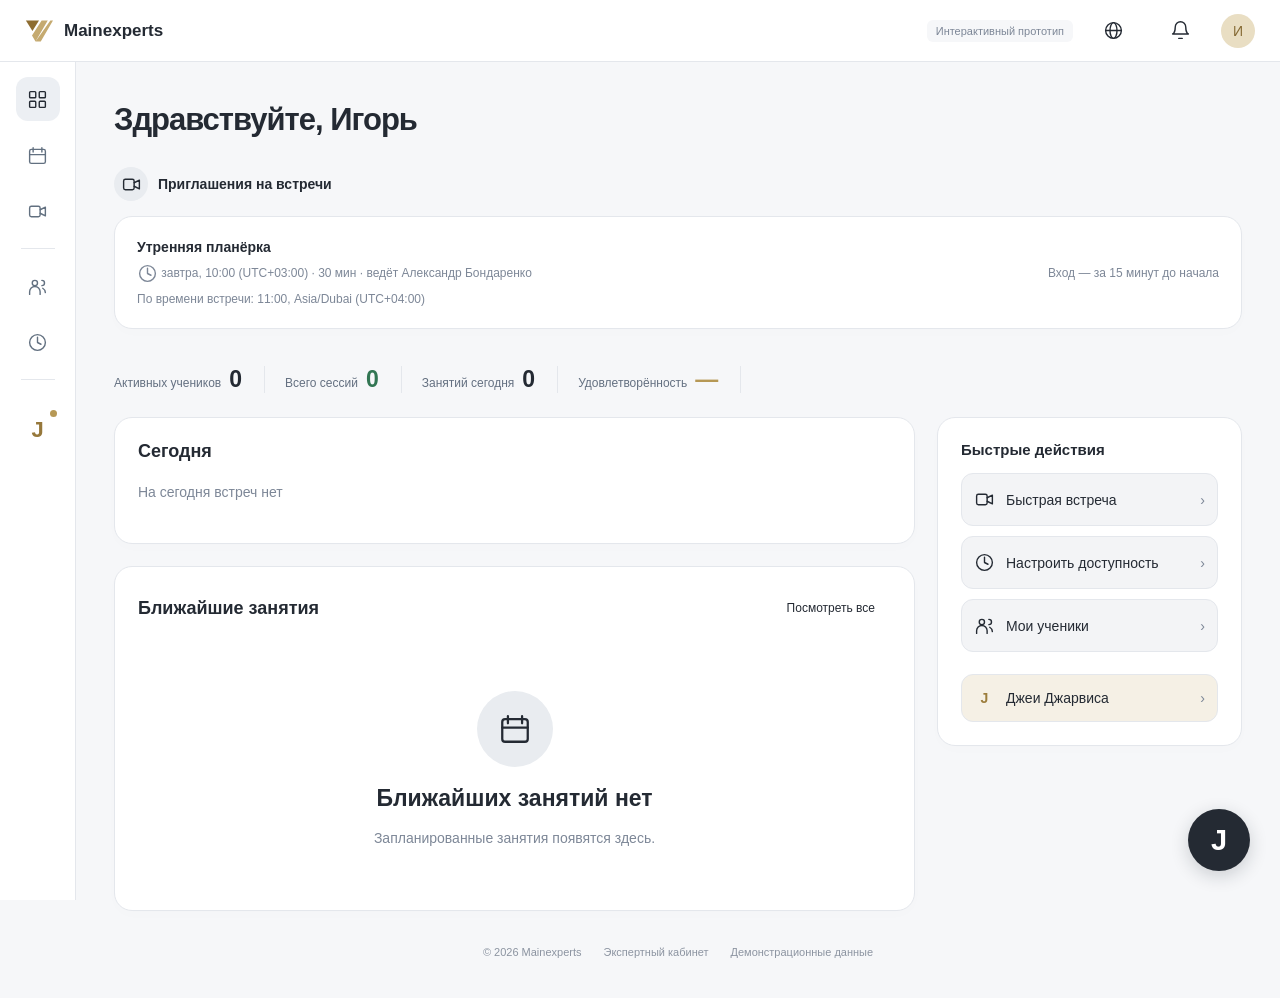
==== jarvis/index.html @ 4f7a0f9d "Add interactive Jarvis J popup and local Js history" ====
<!doctype html><html lang="ru"><head><meta charset="utf-8"><meta name="viewport" content="width=device-width,initial-scale=1"><meta name="robots" content="noindex"><title>Джеи Джарвиса — MainExperts</title><style>
:root{--ink:#242a33;--muted:#7d8797;--gold:#b69855;--line:#e4e7ec;--bg:#f6f7f9;--green:#267653}*{box-sizing:border-box}body{margin:0;background:var(--bg);color:var(--ink);font:14px -apple-system,BlinkMacSystemFont,'Segoe UI',Arial,sans-serif}button,input,textarea,select{font:inherit}button,a,input,textarea,select{-webkit-tap-highlight-color:transparent}button{cursor:pointer}button{border:1px solid var(--line);background:white;color:var(--ink);border-radius:11px;padding:11px 16px;transition:.15s}button:hover{background:#f0f1f3}button:disabled{opacity:.5;cursor:wait}button:focus-visible,a:focus-visible{outline:3px solid #c5ac73;outline-offset:3px}.primary{background:var(--ink);border-color:var(--ink);color:white}.primary:hover{background:#3b4350}.gold{background:#f2ecdf;border-color:#e7dcc3;color:#80632b}.ghost{border:0;background:transparent}.icon{width:21px;height:21px;vertical-align:middle;fill:none;stroke:currentColor;stroke-width:1.6;stroke-linecap:round;stroke-linejoin:round}.top{height:62px;border-bottom:1px solid var(--line);background:white;position:sticky;top:0;z-index:3;display:flex;align-items:center;justify-content:space-between;padding:0 25px}.brand{display:flex;gap:11px;align-items:center;font-size:17px;font-weight:650}.brand svg{width:28px;height:28px}.topright{display:flex;gap:14px;align-items:center}.avatar{border:0;background:#e9dec3;border-radius:50%;width:34px;height:34px;padding:0;color:#856a34}.demolabel{font-size:11px;color:var(--muted);padding:5px 9px;background:var(--bg);border-radius:6px}.sidebar{width:76px;position:fixed;top:62px;bottom:0;background:white;border-right:1px solid var(--line);display:flex;align-items:center;flex-direction:column;padding:15px 0;gap:12px;z-index:3}.navbtn{border:0;width:44px;height:44px;padding:10px;background:transparent;position:relative;border-radius:12px;color:#627080}.navbtn.active{background:#eceff3;color:var(--ink)}.navbtn.jnav{margin-top:12px;font-size:22px;font-weight:700;color:#96783b}.navbtn.jnav.active{background:#f1e9d8}.navbtn .dot{position:absolute;top:3px;right:3px;width:7px;height:7px;background:#b69855;border-radius:50%}.sep{height:1px;background:var(--line);width:34px;margin:3px 0}.navbtn:after{content:attr(aria-label);display:none;position:absolute;left:55px;top:8px;white-space:nowrap;background:#242a33;color:white;padding:9px 12px;border-radius:8px;font-size:12px;font-weight:400}.navbtn:hover:after{display:block}main{margin-left:76px;padding:40px 38px;min-height:calc(100vh - 62px)}h1{font-size:31px;letter-spacing:-1px;margin:0 0 9px}h2{font-size:18px;margin:0}h3{font-size:15px;margin:0}.muted{color:var(--muted)}.small{font-size:12px}.sectiontitle{margin:29px 0 15px;display:flex;align-items:center;gap:10px;font-weight:600}.circle{width:34px;height:34px;display:inline-grid;place-items:center;background:#e9ecf0;border-radius:50%}.card{background:white;border:1px solid var(--line);border-radius:18px;padding:23px;box-shadow:0 4px 14px #14243503}.meeting{display:flex;align-items:center;justify-content:space-between;padding:22px}.meeting p{margin:8px 0 0}.stats{display:flex;gap:20px;flex-wrap:wrap;margin:37px 0 24px;color:#647081;font-size:12px}.stats span{border-right:1px solid var(--line);padding-right:22px}.stats strong{font-size:23px;margin-left:8px;color:var(--ink)}.dashboardgrid{display:grid;grid-template-columns:minmax(0,1fr) 305px;gap:22px}.today{height:127px}.today p{margin-top:22px}.upcoming{min-height:345px;margin-top:22px}.cardhead{display:flex;align-items:center;justify-content:space-between}.empty{display:flex;align-items:center;justify-content:center;flex-direction:column;text-align:center;gap:18px;padding:65px 0 35px}.empty .circle{width:76px;height:76px}.empty .icon{width:34px;height:34px}.empty h2{font-size:23px}.empty p{margin:0}.quick{height:max-content}.quick h3{margin-bottom:15px}.quick button{display:flex;align-items:center;gap:11px;text-align:left;width:100%;background:#f3f4f6;margin:10px 0 0;padding:15px 12px;border-radius:12px}.quick button .arrow{margin-left:auto;color:var(--muted)}.foot{font-size:11px;color:#8c94a1;display:flex;gap:22px;justify-content:center;margin:35px 0 0;flex-wrap:wrap}.jfab{position:fixed;bottom:29px;right:30px;background:#242a33;color:white;border-radius:50%;width:62px;height:62px;padding:0;font-size:29px;font-weight:650;border:0;box-shadow:0 5px 18px #16212d30;z-index:6}.jfab:hover{background:#414955;transform:translateY(-2px)}.jfab:before{content:'Джейнуть Джарвису';position:absolute;right:75px;top:15px;font-size:12px;font-weight:500;color:var(--ink);background:white;padding:10px 15px;white-space:nowrap;border:1px solid var(--line);border-radius:9px;opacity:0;pointer-events:none}.jfab:hover:before{opacity:1}.intro{display:flex;justify-content:space-between;align-items:flex-start;gap:15px;margin-bottom:24px}.intro p{margin:0;line-height:1.6}.eyebrow{font-size:11px;letter-spacing:1.5px;color:#a38951;font-weight:600;margin-bottom:10px}.toolbar{display:flex;align-items:center;gap:12px;padding:13px;margin-bottom:19px}.toolbar input{flex:1;min-width:80px;border:0;padding:10px;background:transparent;outline:none}.toolbar select{border:1px solid var(--line);border-radius:9px;padding:10px;background:white;max-width:190px}.jlayout{display:grid;grid-template-columns:390px minmax(0,1fr);gap:20px;align-items:start}.jlist{display:flex;flex-direction:column;gap:10px}.jitem{text-align:left;padding:19px;width:100%;border-radius:15px}.jitem.selected{border-color:#bd9d58;box-shadow:0 0 0 1px #bd9d58;background:#fffcf5}.jitem h3{line-height:1.45;margin:10px 0 13px}.row{display:flex;align-items:center;justify-content:space-between;gap:12px}.jid{color:#a1874e;font-size:12px;font-weight:650}.tag{font-size:11px;font-weight:600;padding:6px 9px;border-radius:7px;background:#eff1f5;color:#60708a;display:inline-block}.tag.green{background:#e8f3ed;color:#287152}.tag.gold{background:#f8efd9;color:#907126}.tag.blue{background:#eaf0fa;color:#516f9c}.details{padding:28px}.details h2{font-size:24px;line-height:1.3;margin:20px 0 15px;letter-spacing:-.4px}.details .desc{line-height:1.75;white-space:pre-wrap}.context{display:flex;flex-wrap:wrap;gap:8px;color:var(--muted);font-size:12px;margin-bottom:24px}.detailsection{border-top:1px solid var(--line);padding-top:22px;margin-top:24px}.timeline{margin-top:20px}.event{position:relative;margin-left:5px;padding:0 0 23px 23px;border-left:1px solid var(--line);line-height:1.5}.event:before{content:'';position:absolute;left:-4px;top:6px;width:7px;height:7px;border-radius:50%;background:#b69855}.event small{display:block;color:var(--muted);margin-bottom:3px}.detailactions{display:flex;gap:9px;flex-wrap:wrap;margin-top:17px}.detailimg{width:100%;max-height:190px;object-fit:contain;object-position:left;border:1px solid var(--line);border-radius:10px;background:#f6f7f9;cursor:zoom-in}.notice{background:#f5f2ea;border:1px solid #e8dfcb;padding:14px 16px;border-radius:11px;font-size:12px;line-height:1.6;color:#7a6946;margin:0 0 20px}.overlay{position:fixed;inset:0;background:#17202c55;backdrop-filter:blur(4px);z-index:10;display:grid;place-items:center;padding:22px}.overlay[hidden],[hidden]{display:none!important}.modal{background:white;border-radius:23px;width:min(900px,100%);max-height:calc(100dvh - 44px);overflow:auto;box-shadow:0 25px 90px #15202c3d;position:relative}.modalheader{display:flex;justify-content:space-between;align-items:flex-start;padding:26px 28px 22px;border-bottom:1px solid var(--line)}.modalheader h2{font-size:25px;letter-spacing:-.7px}.modalheader p{margin:8px 0 0;color:var(--muted);font-size:13px}.jmark{display:grid;place-items:center;width:42px;height:42px;border-radius:12px;background:#f2ecdf;color:#9b7e40;font-size:26px;font-weight:700;margin-right:14px}.close{padding:5px 9px;font-size:24px;line-height:1.1;border:0;background:transparent;color:#8b94a2}.modalbody{padding:25px 28px;display:grid;grid-template-columns:1fr 1fr;gap:25px}.preview{background:var(--bg);border:1px solid var(--line);border-radius:12px;min-height:200px;display:grid;place-items:center;overflow:hidden;position:relative}.preview img{width:100%;max-height:245px;object-fit:contain;cursor:zoom-in}.preview .muted{padding:25px;text-align:center;font-size:12px;line-height:1.7}.previewbar{display:flex;justify-content:space-between;align-items:center;margin-bottom:12px}.previewtools{display:flex;gap:8px;margin-top:10px}.previewtools button{font-size:11px;padding:8px 10px}.screeninfo{margin-top:17px;font-size:12px;line-height:1.8;color:var(--muted)}.tabs{display:flex;padding:4px;background:#f2f3f5;border-radius:11px;margin-bottom:15px}.tabs button{width:50%;border:0;background:transparent;padding:9px;border-radius:8px;color:var(--muted)}.tabs button.active{background:white;color:var(--ink);box-shadow:0 2px 5px #00000008}.fieldlabel{font-weight:600;font-size:12px;display:block;margin:15px 0 9px}textarea{width:100%;min-height:166px;resize:vertical;border:1px solid var(--line);border-radius:11px;padding:14px;line-height:1.6;outline-color:#b69855;color:var(--ink)}.recbox{border:1px dashed #d6dbe3;border-radius:12px;display:flex;align-items:center;flex-direction:column;padding:22px;gap:12px;text-align:center;margin-bottom:12px}.mic{border-radius:50%;width:54px;height:54px;padding:15px;background:#f1e9d8;color:#987a39;border:0}.mic.recording{background:#fae2e1;color:#ad4f49;animation:pulse 1.4s infinite}@keyframes pulse{50%{box-shadow:0 0 0 9px #fae2e177}}.recbox audio{width:100%;height:35px}.formbottom{display:flex;justify-content:space-between;gap:15px;align-items:center;padding:20px 28px;border-top:1px solid var(--line);background:#fcfcfd;border-radius:0 0 23px 23px}.formbottom .primary{min-width:145px}.error{color:#aa4238;line-height:1.5;font-size:12px;margin-top:10px}.toast{position:fixed;bottom:35px;left:50%;transform:translateX(-50%);background:white;box-shadow:0 10px 40px #17203130;border:1px solid #dbe5dc;border-radius:14px;padding:15px 20px;z-index:30;display:flex;align-items:center;gap:17px;max-width:90vw}.toast strong{display:block;margin-bottom:4px}.toast .ok{width:32px;height:32px;border-radius:50%;background:#e8f3ed;color:#267653;display:grid;place-items:center}.toast button{font-size:12px;padding:8px 10px}.zoom img{max-width:95vw;max-height:88dvh;object-fit:contain;border-radius:12px}.zoom .close{position:fixed;top:15px;right:20px;color:white;font-size:32px}.meetinglist{display:grid;gap:15px}.commentform{margin-top:15px;display:flex;gap:9px}.commentform input{flex:1;min-width:0;border:1px solid var(--line);padding:12px;border-radius:9px}.recordstatus{font-size:12px;color:var(--muted);line-height:1.5}.modal .hint{font-size:11px;line-height:1.6;color:var(--muted)}.mobilehead{display:none}.badgecount{background:#e8dec6;border-radius:20px;padding:3px 7px;font-size:10px;margin-left:5px}.emptylist{padding:40px 20px;text-align:center;color:var(--muted);line-height:1.7}
@media(min-width:1600px){main{padding:44px 50px}.upcoming{min-height:420px}}@media(max-width:1100px){.jlayout{grid-template-columns:320px minmax(0,1fr)}.dashboardgrid{grid-template-columns:minmax(0,1fr) 260px}main{padding:30px 24px}.details{padding:20px}}@media(max-width:800px){.sidebar{width:58px}.navbtn{width:40px;height:40px}.navbtn:after{left:48px}main{margin-left:58px;padding:26px 17px}.dashboardgrid{grid-template-columns:1fr}.quick{display:none}.stats{gap:14px}.stats span{padding-right:13px}.jlayout{grid-template-columns:1fr}.details{margin-top:4px}.jitem{padding:14px}.jlist{max-height:300px;overflow:auto;padding:2px}.modalbody{grid-template-columns:1fr;gap:20px}.modalheader{padding:20px}.modalbody{padding:20px}.preview{min-height:120px;max-height:180px}.preview img{max-height:160px}.screeninfo{display:none}.modalheader h2{font-size:22px}.formbottom{padding:16px 20px}.formbottom .hint{max-width:160px}.overlay{padding:10px}.modal{max-height:calc(100dvh - 20px)}.intro{flex-direction:column}.intro>button{align-self:flex-start}.toolbar{flex-wrap:wrap}.toolbar input{width:100%;flex-basis:100%}.toolbar select{flex:1;font-size:12px}h1{font-size:28px}.meeting{align-items:flex-start;gap:15px}.meeting>.small{display:none}.top{padding:0 15px}.demolabel{display:none}.topright{gap:6px}.jfab{width:56px;height:56px;right:19px;bottom:22px}.toast{bottom:87px;min-width:300px;font-size:12px;padding:12px;gap:9px}.foot{margin-bottom:50px}.details h2{font-size:21px}.detailactions button{font-size:12px}}
</style></head><body>
<svg style="display:none" xmlns="http://www.w3.org/2000/svg"><symbol id="grid" viewBox="0 0 24 24"><rect x="3" y="3" width="7" height="7" rx="1"/><rect x="14" y="3" width="7" height="7" rx="1"/><rect x="3" y="14" width="7" height="7" rx="1"/><rect x="14" y="14" width="7" height="7" rx="1"/></symbol><symbol id="calendar" viewBox="0 0 24 24"><rect x="3" y="5" width="18" height="16" rx="2"/><path d="M7 3v5m10-5v5M3 11h18"/></symbol><symbol id="video" viewBox="0 0 24 24"><rect x="3" y="6" width="12" height="12" rx="2"/><path d="m15 10 6-3v10l-6-3"/></symbol><symbol id="people" viewBox="0 0 24 24"><circle cx="9" cy="8" r="3"/><path d="M3 21v-3a6 6 0 0 1 12 0v3m2-16a3 3 0 0 1 0 6m1 3a6 6 0 0 1 3 5"/></symbol><symbol id="bell" viewBox="0 0 24 24"><path d="M18 8a6 6 0 0 0-12 0c0 7-3 8-3 8h18s-3-1-3-8M10 21h4"/></symbol><symbol id="clock" viewBox="0 0 24 24"><circle cx="12" cy="12" r="9"/><path d="M12 6v6l4 2"/></symbol><symbol id="mic" viewBox="0 0 24 24"><rect x="9" y="2" width="6" height="13" rx="3"/><path d="M5 10v2a7 7 0 0 0 14 0v-2M12 19v3m-4 0h8"/></symbol><symbol id="globe" viewBox="0 0 24 24"><circle cx="12" cy="12" r="9"/><ellipse cx="12" cy="12" rx="4" ry="9"/><path d="M3 12h18"/></symbol></svg>
<div id="app"><header class="top"><div class="brand"><svg viewBox="0 0 32 32"><path fill="#8e6d31" d="M1 4h15L8.5 16z"/><path fill="#c5aa70" d="M19 4h7L12 28l-4-7zM29 4h3L18 28h-6z"/></svg>Mainexperts</div><div class="topright"><span class="demolabel">Интерактивный прототип</span><button class="ghost" aria-label="Язык" data-action="lang"><svg class="icon"><use href="#globe"/></svg></button><button class="ghost" aria-label="Уведомления" data-action="notifications"><svg class="icon"><use href="#bell"/></svg></button><button class="avatar" aria-label="Профиль" data-action="profile">И</button></div></header>
<nav class="sidebar" aria-label="Главное меню"><button class="navbtn active" data-page="home" aria-label="Главная"><svg class="icon"><use href="#grid"/></svg></button><button class="navbtn" data-page="calendar" aria-label="Календарь"><svg class="icon"><use href="#calendar"/></svg></button><button class="navbtn" data-page="meetings" aria-label="Встречи"><svg class="icon"><use href="#video"/></svg></button><div class="sep"></div><button class="navbtn" data-page="students" aria-label="Мои ученики"><svg class="icon"><use href="#people"/></svg></button><button class="navbtn" data-page="availability" aria-label="Доступность"><svg class="icon"><use href="#clock"/></svg></button><div class="sep"></div><button class="navbtn jnav" data-page="js" aria-label="Джеи Джарвиса">J<span class="dot"></span></button></nav>
<main id="main"></main><button class="jfab" id="jfab" title="Джейнуть Джарвису" aria-label="Джейнуть Джарвису">J</button></div>
<div id="composer" class="overlay" hidden><section class="modal" role="dialog" aria-modal="true" aria-labelledby="composeTitle"><header class="modalheader"><div style="display:flex"><div class="jmark">J</div><div><h2 id="composeTitle">Джейнуть Джарвису</h2><p>Покажите экран. Расскажите, что изменить.</p></div></div><button class="close" data-action="close" aria-label="Закрыть">×</button></header><div class="modalbody"><div><div class="previewbar"><strong class="small">Ваш экран</strong><span id="captureLabel" class="small muted">Снимок готов</span></div><div class="preview" id="preview"></div><div class="previewtools"><button data-action="recapture">Переснять</button><button data-action="removeScreenshot">Удалить снимок</button></div><p class="hint">Снимок только этой страницы. Перед отправкой проверьте, что на нём нет лишних данных.</p><div class="screeninfo"><span id="contextLabel"></span><br>Кабинет эксперта · Демонстрационная среда</div></div><div><div class="tabs" role="tablist" aria-label="Способ описания"><button id="textTab" class="active" role="tab" aria-selected="true" data-mode="text">Текст</button><button id="voiceTab" role="tab" aria-selected="false" data-mode="voice">Голос</button></div><div id="voicePanel" hidden><div class="recbox"><button id="record" class="mic" aria-label="Начать запись"><svg class="icon"><use href="#mic"/></svg></button><strong id="recordTime">Надиктовать джей</strong><div class="recordstatus" id="recordStatus">Нажмите на микрофон, чтобы начать запись.</div><audio id="audioPreview" controls hidden></audio></div></div><label class="fieldlabel" for="description" id="descriptionLabel">Что нужно исправить или добавить?</label><textarea id="description" maxlength="5000" placeholder="Например: на главной не вижу прошедшие встречи. Хочу открывать запись отсюда."></textarea><p class="hint" id="textHint">Достаточно описать своими словами. Джарвис разберётся в контексте.</p><div id="formError" class="error" role="alert"></div></div></div><footer class="formbottom"><span class="hint">Джей сохранится в этом браузере.<br>Прототип не отправляет его команде.</span><button id="submit" class="primary">Джейнуть <span style="margin-left:14px">↗</span></button></footer></section></div>
<div id="zoom" class="overlay zoom" hidden role="dialog" aria-label="Снимок экрана"><button class="close" aria-label="Закрыть снимок">×</button><img alt="Снимок экрана джея"></div><div id="toast" class="toast" hidden role="status"></div>
<script>/*!
 * html2canvas 1.4.1 <https://html2canvas.hertzen.com>
 * Copyright (c) 2022 Niklas von Hertzen <https://hertzen.com>
 * Released under MIT License
 */
!function(A,e){"object"==typeof exports&&"undefined"!=typeof module?module.exports=e():"function"==typeof define&&define.amd?define(e):(A="undefined"!=typeof globalThis?globalThis:A||self).html2canvas=e()}(this,function(){"use strict";
/*! *****************************************************************************
    Copyright (c) Microsoft Corporation.

    Permission to use, copy, modify, and/or distribute this software for any
    purpose with or without fee is hereby granted.

    THE SOFTWARE IS PROVIDED "AS IS" AND THE AUTHOR DISCLAIMS ALL WARRANTIES WITH
    REGARD TO THIS SOFTWARE INCLUDING ALL IMPLIED WARRANTIES OF MERCHANTABILITY
    AND FITNESS. IN NO EVENT SHALL THE AUTHOR BE LIABLE FOR ANY SPECIAL, DIRECT,
    INDIRECT, OR CONSEQUENTIAL DAMAGES OR ANY DAMAGES WHATSOEVER RESULTING FROM
    LOSS OF USE, DATA OR PROFITS, WHETHER IN AN ACTION OF CONTRACT, NEGLIGENCE OR
    OTHER TORTIOUS ACTION, ARISING OUT OF OR IN CONNECTION WITH THE USE OR
    PERFORMANCE OF THIS SOFTWARE.
    ***************************************************************************** */var r=function(A,e){return(r=Object.setPrototypeOf||{__proto__:[]}instanceof Array&&function(A,e){A.__proto__=e}||function(A,e){for(var t in e)Object.prototype.hasOwnProperty.call(e,t)&&(A[t]=e[t])})(A,e)};function A(A,e){if("function"!=typeof e&&null!==e)throw new TypeError("Class extends value "+String(e)+" is not a constructor or null");function t(){this.constructor=A}r(A,e),A.prototype=null===e?Object.create(e):(t.prototype=e.prototype,new t)}var h=function(){return(h=Object.assign||function(A){for(var e,t=1,r=arguments.length;t<r;t++)for(var B in e=arguments[t])Object.prototype.hasOwnProperty.call(e,B)&&(A[B]=e[B]);return A}).apply(this,arguments)};function a(A,s,o,i){return new(o=o||Promise)(function(t,e){function r(A){try{n(i.next(A))}catch(A){e(A)}}function B(A){try{n(i.throw(A))}catch(A){e(A)}}function n(A){var e;A.done?t(A.value):((e=A.value)instanceof o?e:new o(function(A){A(e)})).then(r,B)}n((i=i.apply(A,s||[])).next())})}function H(t,r){var B,n,s,o={label:0,sent:function(){if(1&s[0])throw s[1];return s[1]},trys:[],ops:[]},A={next:e(0),throw:e(1),return:e(2)};return"function"==typeof Symbol&&(A[Symbol.iterator]=function(){return this}),A;function e(e){return function(A){return function(e){if(B)throw new TypeError("Generator is already executing.");for(;o;)try{if(B=1,n&&(s=2&e[0]?n.return:e[0]?n.throw||((s=n.return)&&s.call(n),0):n.next)&&!(s=s.call(n,e[1])).done)return s;switch(n=0,(e=s?[2&e[0],s.value]:e)[0]){case 0:case 1:s=e;break;case 4:return o.label++,{value:e[1],done:!1};case 5:o.label++,n=e[1],e=[0];continue;case 7:e=o.ops.pop(),o.trys.pop();continue;default:if(!(s=0<(s=o.trys).length&&s[s.length-1])&&(6===e[0]||2===e[0])){o=0;continue}if(3===e[0]&&(!s||e[1]>s[0]&&e[1]<s[3])){o.label=e[1];break}if(6===e[0]&&o.label<s[1]){o.label=s[1],s=e;break}if(s&&o.label<s[2]){o.label=s[2],o.ops.push(e);break}s[2]&&o.ops.pop(),o.trys.pop();continue}e=r.call(t,o)}catch(A){e=[6,A],n=0}finally{B=s=0}if(5&e[0])throw e[1];return{value:e[0]?e[1]:void 0,done:!0}}([e,A])}}}function t(A,e,t){if(t||2===arguments.length)for(var r,B=0,n=e.length;B<n;B++)!r&&B in e||((r=r||Array.prototype.slice.call(e,0,B))[B]=e[B]);return A.concat(r||e)}var d=(B.prototype.add=function(A,e,t,r){return new B(this.left+A,this.top+e,this.width+t,this.height+r)},B.fromClientRect=function(A,e){return new B(e.left+A.windowBounds.left,e.top+A.windowBounds.top,e.width,e.height)},B.fromDOMRectList=function(A,e){e=Array.from(e).find(function(A){return 0!==A.width});return e?new B(e.left+A.windowBounds.left,e.top+A.windowBounds.top,e.width,e.height):B.EMPTY},B.EMPTY=new B(0,0,0,0),B);function B(A,e,t,r){this.left=A,this.top=e,this.width=t,this.height=r}for(var f=function(A,e){return d.fromClientRect(A,e.getBoundingClientRect())},Q=function(A){for(var e=[],t=0,r=A.length;t<r;){var B,n=A.charCodeAt(t++);55296<=n&&n<=56319&&t<r?56320==(64512&(B=A.charCodeAt(t++)))?e.push(((1023&n)<<10)+(1023&B)+65536):(e.push(n),t--):e.push(n)}return e},g=function(){for(var A=[],e=0;e<arguments.length;e++)A[e]=arguments[e];if(String.fromCodePoint)return String.fromCodePoint.apply(String,A);var t=A.length;if(!t)return"";for(var r=[],B=-1,n="";++B<t;){var s=A[B];s<=65535?r.push(s):(s-=65536,r.push(55296+(s>>10),s%1024+56320)),(B+1===t||16384<r.length)&&(n+=String.fromCharCode.apply(String,r),r.length=0)}return n},e="ABCDEFGHIJKLMNOPQRSTUVWXYZabcdefghijklmnopqrstuvwxyz0123456789+/",n="undefined"==typeof Uint8Array?[]:new Uint8Array(256),s=0;s<e.length;s++)n[e.charCodeAt(s)]=s;for(var o="ABCDEFGHIJKLMNOPQRSTUVWXYZabcdefghijklmnopqrstuvwxyz0123456789+/",c="undefined"==typeof Uint8Array?[]:new Uint8Array(256),i=0;i<o.length;i++)c[o.charCodeAt(i)]=i;function w(A,e,t){return A.slice?A.slice(e,t):new Uint16Array(Array.prototype.slice.call(A,e,t))}var U=(l.prototype.get=function(A){var e;if(0<=A){if(A<55296||56319<A&&A<=65535)return e=this.index[A>>5],this.data[e=(e<<2)+(31&A)];if(A<=65535)return e=this.index[2048+(A-55296>>5)],this.data[e=(e<<2)+(31&A)];if(A<this.highStart)return e=this.index[e=2080+(A>>11)],e=this.index[e+=A>>5&63],this.data[e=(e<<2)+(31&A)];if(A<=1114111)return this.data[this.highValueIndex]}return this.errorValue},l);function l(A,e,t,r,B,n){this.initialValue=A,this.errorValue=e,this.highStart=t,this.highValueIndex=r,this.index=B,this.data=n}for(var C="ABCDEFGHIJKLMNOPQRSTUVWXYZabcdefghijklmnopqrstuvwxyz0123456789+/",u="undefined"==typeof Uint8Array?[]:new Uint8Array(256),F=0;F<C.length;F++)u[C.charCodeAt(F)]=F;function p(A,e,t,r){var B=r[t];if(Array.isArray(A)?-1!==A.indexOf(B):A===B)for(var n=t;n<=r.length;){if((o=r[++n])===e)return 1;if(o!==D)break}if(B===D)for(n=t;0<n;){var s=r[--n];if(Array.isArray(A)?-1!==A.indexOf(s):A===s)for(var o,i=t;i<=r.length;){if((o=r[++i])===e)return 1;if(o!==D)break}if(s!==D)break}}function E(A,e){for(var t=A;0<=t;){var r=e[t];if(r!==D)return r;t--}return 0}function I(t,A){var e=(B=function(A,r){void 0===r&&(r="strict");var B=[],n=[],s=[];return A.forEach(function(A,e){var t=rA.get(A);if(50<t?(s.push(!0),t-=50):s.push(!1),-1!==["normal","auto","loose"].indexOf(r)&&-1!==[8208,8211,12316,12448].indexOf(A))return n.push(e),B.push(16);if(4!==t&&11!==t)return n.push(e),31===t?B.push("strict"===r?O:q):t===AA||29===t?B.push(J):43===t?131072<=A&&A<=196605||196608<=A&&A<=262141?B.push(q):B.push(J):void B.push(t);if(0===e)return n.push(e),B.push(J);t=B[e-1];return-1===iA.indexOf(t)?(n.push(n[e-1]),B.push(t)):(n.push(e),B.push(J))}),[n,B,s]}(t,(A=A||{lineBreak:"normal",wordBreak:"normal"}).lineBreak))[0],r=B[1],B=B[2];return[e,r="break-all"===A.wordBreak||"break-word"===A.wordBreak?r.map(function(A){return-1!==[R,J,AA].indexOf(A)?q:A}):r,"keep-all"===A.wordBreak?B.map(function(A,e){return A&&19968<=t[e]&&t[e]<=40959}):void 0]}var y,K,m,L,b,D=10,v=13,x=15,M=17,S=18,T=19,G=20,O=21,V=22,k=24,R=25,N=26,P=27,X=28,J=30,Y=32,W=33,Z=34,_=35,q=37,j=38,z=39,$=40,AA=42,eA=[9001,65288],tA="×",rA=(m=function(A){var e,t,r,B,n=.75*A.length,s=A.length,o=0;"="===A[A.length-1]&&(n--,"="===A[A.length-2]&&n--);for(var n=new("undefined"!=typeof ArrayBuffer&&"undefined"!=typeof Uint8Array&&void 0!==Uint8Array.prototype.slice?ArrayBuffer:Array)(n),i=Array.isArray(n)?n:new Uint8Array(n),Q=0;Q<s;Q+=4)e=c[A.charCodeAt(Q)],t=c[A.charCodeAt(Q+1)],r=c[A.charCodeAt(Q+2)],B=c[A.charCodeAt(Q+3)],i[o++]=e<<2|t>>4,i[o++]=(15&t)<<4|r>>2,i[o++]=(3&r)<<6|63&B;return n}(y="[base64]/[base64]/[base64]/8DvwO/A78DvwO/A78DvwO/A78DvwO/A78DvwO/A78DvwO/A78DvwO/A78DvwO/A78DvwO/[base64]/CzAAMACHC4sLkwubC58Lpwt1AK4Ltgt1APsDMAAwADAAMAAwADAAMAAwAL4LwwvLC9IL1wvdCzAAMADlC+kL8Qv5C/[base64]/[base64]/[base64]//[base64]"),L=Array.isArray(m)?function(A){for(var e=A.length,t=[],r=0;r<e;r+=4)t.push(A[r+3]<<24|A[r+2]<<16|A[r+1]<<8|A[r]);return t}(m):new Uint32Array(m),b=Array.isArray(m)?function(A){for(var e=A.length,t=[],r=0;r<e;r+=2)t.push(A[r+1]<<8|A[r]);return t}(m):new Uint16Array(m),y=w(b,12,L[4]/2),K=2===L[5]?w(b,(24+L[4])/2):(m=L,b=Math.ceil((24+L[4])/4),m.slice?m.slice(b,K):new Uint32Array(Array.prototype.slice.call(m,b,K))),new U(L[0],L[1],L[2],L[3],y,K)),BA=[J,36],nA=[1,2,3,5],sA=[D,8],oA=[P,N],iA=nA.concat(sA),QA=[j,z,$,Z,_],cA=[x,v],aA=(gA.prototype.slice=function(){return g.apply(void 0,this.codePoints.slice(this.start,this.end))},gA);function gA(A,e,t,r){this.codePoints=A,this.required="!"===e,this.start=t,this.end=r}function wA(A,e){var t=Q(A),r=(e=I(t,e))[0],B=e[1],n=e[2],s=t.length,o=0,i=0;return{next:function(){if(s<=i)return{done:!0,value:null};for(var A=tA;i<s&&(A=function(A,e,t,r,B){if(0===t[r])return tA;var n=r-1;if(Array.isArray(B)&&!0===B[n])return tA;var s=n-1,o=1+n,i=e[n],r=0<=s?e[s]:0,B=e[o];if(2===i&&3===B)return tA;if(-1!==nA.indexOf(i))return"!";if(-1!==nA.indexOf(B))return tA;if(-1!==sA.indexOf(B))return tA;if(8===E(n,e))return"÷";if(11===rA.get(A[n]))return tA;if((i===Y||i===W)&&11===rA.get(A[o]))return tA;if(7===i||7===B)return tA;if(9===i)return tA;if(-1===[D,v,x].indexOf(i)&&9===B)return tA;if(-1!==[M,S,T,k,X].indexOf(B))return tA;if(E(n,e)===V)return tA;if(p(23,V,n,e))return tA;if(p([M,S],O,n,e))return tA;if(p(12,12,n,e))return tA;if(i===D)return"÷";if(23===i||23===B)return tA;if(16===B||16===i)return"÷";if(-1!==[v,x,O].indexOf(B)||14===i)return tA;if(36===r&&-1!==cA.indexOf(i))return tA;if(i===X&&36===B)return tA;if(B===G)return tA;if(-1!==BA.indexOf(B)&&i===R||-1!==BA.indexOf(i)&&B===R)return tA;if(i===P&&-1!==[q,Y,W].indexOf(B)||-1!==[q,Y,W].indexOf(i)&&B===N)return tA;if(-1!==BA.indexOf(i)&&-1!==oA.indexOf(B)||-1!==oA.indexOf(i)&&-1!==BA.indexOf(B))return tA;if(-1!==[P,N].indexOf(i)&&(B===R||-1!==[V,x].indexOf(B)&&e[1+o]===R)||-1!==[V,x].indexOf(i)&&B===R||i===R&&-1!==[R,X,k].indexOf(B))return tA;if(-1!==[R,X,k,M,S].indexOf(B))for(var Q=n;0<=Q;){if((c=e[Q])===R)return tA;if(-1===[X,k].indexOf(c))break;Q--}if(-1!==[P,N].indexOf(B))for(var c,Q=-1!==[M,S].indexOf(i)?s:n;0<=Q;){if((c=e[Q])===R)return tA;if(-1===[X,k].indexOf(c))break;Q--}if(j===i&&-1!==[j,z,Z,_].indexOf(B)||-1!==[z,Z].indexOf(i)&&-1!==[z,$].indexOf(B)||-1!==[$,_].indexOf(i)&&B===$)return tA;if(-1!==QA.indexOf(i)&&-1!==[G,N].indexOf(B)||-1!==QA.indexOf(B)&&i===P)return tA;if(-1!==BA.indexOf(i)&&-1!==BA.indexOf(B))return tA;if(i===k&&-1!==BA.indexOf(B))return tA;if(-1!==BA.concat(R).indexOf(i)&&B===V&&-1===eA.indexOf(A[o])||-1!==BA.concat(R).indexOf(B)&&i===S)return tA;if(41===i&&41===B){for(var a=t[n],g=1;0<a&&41===e[--a];)g++;if(g%2!=0)return tA}return i===Y&&B===W?tA:"÷"}(t,B,r,++i,n))===tA;);if(A===tA&&i!==s)return{done:!0,value:null};var e=new aA(t,A,o,i);return o=i,{value:e,done:!1}}}}function UA(A){return 48<=A&&A<=57}function lA(A){return UA(A)||65<=A&&A<=70||97<=A&&A<=102}function CA(A){return 10===A||9===A||32===A}function uA(A){return 97<=(t=e=A)&&t<=122||65<=(e=e)&&e<=90||128<=A||95===A;var e,t}function FA(A){return uA(A)||UA(A)||45===A}function hA(A,e){return 92===A&&10!==e}function dA(A,e,t){return 45===A?uA(e)||hA(e,t):!!uA(A)||92===A&&10!==e}function fA(A,e,t){return 43===A||45===A?!!UA(e)||46===e&&UA(t):UA(46===A?e:A)}var HA={type:2},pA={type:3},EA={type:4},IA={type:13},yA={type:8},KA={type:21},mA={type:9},LA={type:10},bA={type:11},DA={type:12},vA={type:14},xA={type:23},MA={type:1},SA={type:25},TA={type:24},GA={type:26},OA={type:27},VA={type:28},kA={type:29},RA={type:31},NA={type:32},PA=(XA.prototype.write=function(A){this._value=this._value.concat(Q(A))},XA.prototype.read=function(){for(var A=[],e=this.consumeToken();e!==NA;)A.push(e),e=this.consumeToken();return A},XA.prototype.consumeToken=function(){var A=this.consumeCodePoint();switch(A){case 34:return this.consumeStringToken(34);case 35:var e=this.peekCodePoint(0),t=this.peekCodePoint(1),r=this.peekCodePoint(2);if(FA(e)||hA(t,r)){var B=dA(e,t,r)?2:1;return{type:5,value:this.consumeName(),flags:B}}break;case 36:if(61===this.peekCodePoint(0))return this.consumeCodePoint(),IA;break;case 39:return this.consumeStringToken(39);case 40:return HA;case 41:return pA;case 42:if(61===this.peekCodePoint(0))return this.consumeCodePoint(),vA;break;case 43:if(fA(A,this.peekCodePoint(0),this.peekCodePoint(1)))return this.reconsumeCodePoint(A),this.consumeNumericToken();break;case 44:return EA;case 45:var r=A,B=this.peekCodePoint(0),n=this.peekCodePoint(1);if(fA(r,B,n))return this.reconsumeCodePoint(A),this.consumeNumericToken();if(dA(r,B,n))return this.reconsumeCodePoint(A),this.consumeIdentLikeToken();if(45===B&&62===n)return this.consumeCodePoint(),this.consumeCodePoint(),TA;break;case 46:if(fA(A,this.peekCodePoint(0),this.peekCodePoint(1)))return this.reconsumeCodePoint(A),this.consumeNumericToken();break;case 47:if(42===this.peekCodePoint(0))for(this.consumeCodePoint();;){var s=this.consumeCodePoint();if(42===s&&47===(s=this.consumeCodePoint()))return this.consumeToken();if(-1===s)return this.consumeToken()}break;case 58:return GA;case 59:return OA;case 60:if(33===this.peekCodePoint(0)&&45===this.peekCodePoint(1)&&45===this.peekCodePoint(2))return this.consumeCodePoint(),this.consumeCodePoint(),SA;break;case 64:var n=this.peekCodePoint(0),o=this.peekCodePoint(1),i=this.peekCodePoint(2);if(dA(n,o,i))return{type:7,value:this.consumeName()};break;case 91:return VA;case 92:if(hA(A,this.peekCodePoint(0)))return this.reconsumeCodePoint(A),this.consumeIdentLikeToken();break;case 93:return kA;case 61:if(61===this.peekCodePoint(0))return this.consumeCodePoint(),yA;break;case 123:return bA;case 125:return DA;case 117:case 85:o=this.peekCodePoint(0),i=this.peekCodePoint(1);return 43!==o||!lA(i)&&63!==i||(this.consumeCodePoint(),this.consumeUnicodeRangeToken()),this.reconsumeCodePoint(A),this.consumeIdentLikeToken();case 124:if(61===this.peekCodePoint(0))return this.consumeCodePoint(),mA;if(124===this.peekCodePoint(0))return this.consumeCodePoint(),KA;break;case 126:if(61===this.peekCodePoint(0))return this.consumeCodePoint(),LA;break;case-1:return NA}return CA(A)?(this.consumeWhiteSpace(),RA):UA(A)?(this.reconsumeCodePoint(A),this.consumeNumericToken()):uA(A)?(this.reconsumeCodePoint(A),this.consumeIdentLikeToken()):{type:6,value:g(A)}},XA.prototype.consumeCodePoint=function(){var A=this._value.shift();return void 0===A?-1:A},XA.prototype.reconsumeCodePoint=function(A){this._value.unshift(A)},XA.prototype.peekCodePoint=function(A){return A>=this._value.length?-1:this._value[A]},XA.prototype.consumeUnicodeRangeToken=function(){for(var A=[],e=this.consumeCodePoint();lA(e)&&A.length<6;)A.push(e),e=this.consumeCodePoint();for(var t=!1;63===e&&A.length<6;)A.push(e),e=this.consumeCodePoint(),t=!0;if(t)return{type:30,start:parseInt(g.apply(void 0,A.map(function(A){return 63===A?48:A})),16),end:parseInt(g.apply(void 0,A.map(function(A){return 63===A?70:A})),16)};var r=parseInt(g.apply(void 0,A),16);if(45===this.peekCodePoint(0)&&lA(this.peekCodePoint(1))){this.consumeCodePoint();for(var e=this.consumeCodePoint(),B=[];lA(e)&&B.length<6;)B.push(e),e=this.consumeCodePoint();return{type:30,start:r,end:parseInt(g.apply(void 0,B),16)}}return{type:30,start:r,end:r}},XA.prototype.consumeIdentLikeToken=function(){var A=this.consumeName();return"url"===A.toLowerCase()&&40===this.peekCodePoint(0)?(this.consumeCodePoint(),this.consumeUrlToken()):40===this.peekCodePoint(0)?(this.consumeCodePoint(),{type:19,value:A}):{type:20,value:A}},XA.prototype.consumeUrlToken=function(){var A=[];if(this.consumeWhiteSpace(),-1===this.peekCodePoint(0))return{type:22,value:""};var e,t=this.peekCodePoint(0);if(39===t||34===t){t=this.consumeStringToken(this.consumeCodePoint());return 0===t.type&&(this.consumeWhiteSpace(),-1===this.peekCodePoint(0)||41===this.peekCodePoint(0))?(this.consumeCodePoint(),{type:22,value:t.value}):(this.consumeBadUrlRemnants(),xA)}for(;;){var r=this.consumeCodePoint();if(-1===r||41===r)return{type:22,value:g.apply(void 0,A)};if(CA(r))return this.consumeWhiteSpace(),-1===this.peekCodePoint(0)||41===this.peekCodePoint(0)?(this.consumeCodePoint(),{type:22,value:g.apply(void 0,A)}):(this.consumeBadUrlRemnants(),xA);if(34===r||39===r||40===r||(0<=(e=r)&&e<=8||11===e||14<=e&&e<=31||127===e))return this.consumeBadUrlRemnants(),xA;if(92===r){if(!hA(r,this.peekCodePoint(0)))return this.consumeBadUrlRemnants(),xA;A.push(this.consumeEscapedCodePoint())}else A.push(r)}},XA.prototype.consumeWhiteSpace=function(){for(;CA(this.peekCodePoint(0));)this.consumeCodePoint()},XA.prototype.consumeBadUrlRemnants=function(){for(;;){var A=this.consumeCodePoint();if(41===A||-1===A)return;hA(A,this.peekCodePoint(0))&&this.consumeEscapedCodePoint()}},XA.prototype.consumeStringSlice=function(A){for(var e="";0<A;){var t=Math.min(5e4,A);e+=g.apply(void 0,this._value.splice(0,t)),A-=t}return this._value.shift(),e},XA.prototype.consumeStringToken=function(A){for(var e="",t=0;;){var r,B=this._value[t];if(-1===B||void 0===B||B===A)return{type:0,value:e+=this.consumeStringSlice(t)};if(10===B)return this._value.splice(0,t),MA;92!==B||-1!==(r=this._value[t+1])&&void 0!==r&&(10===r?(e+=this.consumeStringSlice(t),t=-1,this._value.shift()):hA(B,r)&&(e+=this.consumeStringSlice(t),e+=g(this.consumeEscapedCodePoint()),t=-1)),t++}},XA.prototype.consumeNumber=function(){var A=[],e=4;for(43!==(t=this.peekCodePoint(0))&&45!==t||A.push(this.consumeCodePoint());UA(this.peekCodePoint(0));)A.push(this.consumeCodePoint());var t=this.peekCodePoint(0),r=this.peekCodePoint(1);if(46===t&&UA(r))for(A.push(this.consumeCodePoint(),this.consumeCodePoint()),e=8;UA(this.peekCodePoint(0));)A.push(this.consumeCodePoint());t=this.peekCodePoint(0);var r=this.peekCodePoint(1),B=this.peekCodePoint(2);if((69===t||101===t)&&((43===r||45===r)&&UA(B)||UA(r)))for(A.push(this.consumeCodePoint(),this.consumeCodePoint()),e=8;UA(this.peekCodePoint(0));)A.push(this.consumeCodePoint());return[function(A){var e=0,t=1;43!==A[e]&&45!==A[e]||(45===A[e]&&(t=-1),e++);for(var r=[];UA(A[e]);)r.push(A[e++]);var B=r.length?parseInt(g.apply(void 0,r),10):0;46===A[e]&&e++;for(var n=[];UA(A[e]);)n.push(A[e++]);var s=n.length,o=s?parseInt(g.apply(void 0,n),10):0;69!==A[e]&&101!==A[e]||e++;var i=1;43!==A[e]&&45!==A[e]||(45===A[e]&&(i=-1),e++);for(var Q=[];UA(A[e]);)Q.push(A[e++]);var c=Q.length?parseInt(g.apply(void 0,Q),10):0;return t*(B+o*Math.pow(10,-s))*Math.pow(10,i*c)}(A),e]},XA.prototype.consumeNumericToken=function(){var A=this.consumeNumber(),e=A[0],t=A[1],r=this.peekCodePoint(0),B=this.peekCodePoint(1),A=this.peekCodePoint(2);return dA(r,B,A)?{type:15,number:e,flags:t,unit:this.consumeName()}:37===r?(this.consumeCodePoint(),{type:16,number:e,flags:t}):{type:17,number:e,flags:t}},XA.prototype.consumeEscapedCodePoint=function(){var A,e=this.consumeCodePoint();if(lA(e)){for(var t=g(e);lA(this.peekCodePoint(0))&&t.length<6;)t+=g(this.consumeCodePoint());CA(this.peekCodePoint(0))&&this.consumeCodePoint();var r=parseInt(t,16);return 0===r||55296<=(A=r)&&A<=57343||1114111<r?65533:r}return-1===e?65533:e},XA.prototype.consumeName=function(){for(var A="";;){var e=this.consumeCodePoint();if(FA(e))A+=g(e);else{if(!hA(e,this.peekCodePoint(0)))return this.reconsumeCodePoint(e),A;A+=g(this.consumeEscapedCodePoint())}}},XA);function XA(){this._value=[]}var JA=(YA.create=function(A){var e=new PA;return e.write(A),new YA(e.read())},YA.parseValue=function(A){return YA.create(A).parseComponentValue()},YA.parseValues=function(A){return YA.create(A).parseComponentValues()},YA.prototype.parseComponentValue=function(){for(var A=this.consumeToken();31===A.type;)A=this.consumeToken();if(32===A.type)throw new SyntaxError("Error parsing CSS component value, unexpected EOF");this.reconsumeToken(A);for(var e=this.consumeComponentValue();31===(A=this.consumeToken()).type;);if(32===A.type)return e;throw new SyntaxError("Error parsing CSS component value, multiple values found when expecting only one")},YA.prototype.parseComponentValues=function(){for(var A=[];;){var e=this.consumeComponentValue();if(32===e.type)return A;A.push(e),A.push()}},YA.prototype.consumeComponentValue=function(){var A=this.consumeToken();switch(A.type){case 11:case 28:case 2:return this.consumeSimpleBlock(A.type);case 19:return this.consumeFunction(A)}return A},YA.prototype.consumeSimpleBlock=function(A){for(var e={type:A,values:[]},t=this.consumeToken();;){if(32===t.type||ce(t,A))return e;this.reconsumeToken(t),e.values.push(this.consumeComponentValue()),t=this.consumeToken()}},YA.prototype.consumeFunction=function(A){for(var e={name:A.value,values:[],type:18};;){var t=this.consumeToken();if(32===t.type||3===t.type)return e;this.reconsumeToken(t),e.values.push(this.consumeComponentValue())}},YA.prototype.consumeToken=function(){var A=this._tokens.shift();return void 0===A?NA:A},YA.prototype.reconsumeToken=function(A){this._tokens.unshift(A)},YA);function YA(A){this._tokens=A}function WA(A){return 15===A.type}function ZA(A){return 17===A.type}function _A(A){return 20===A.type}function qA(A){return 0===A.type}function jA(A,e){return _A(A)&&A.value===e}function zA(A){return 31!==A.type}function $A(A){return 31!==A.type&&4!==A.type}function Ae(A){var e=[],t=[];return A.forEach(function(A){if(4===A.type){if(0===t.length)throw new Error("Error parsing function args, zero tokens for arg");return e.push(t),void(t=[])}31!==A.type&&t.push(A)}),t.length&&e.push(t),e}function ee(A){return 17===A.type||15===A.type}function te(A){return 16===A.type||ee(A)}function re(A){return 1<A.length?[A[0],A[1]]:[A[0]]}function Be(A,e,t){var r=A[0],A=A[1];return[Ue(r,e),Ue(void 0!==A?A:r,t)]}function ne(A){return 15===A.type&&("deg"===A.unit||"grad"===A.unit||"rad"===A.unit||"turn"===A.unit)}function se(A){switch(A.filter(_A).map(function(A){return A.value}).join(" ")){case"to bottom right":case"to right bottom":case"left top":case"top left":return[ae,ae];case"to top":case"bottom":return Ce(0);case"to bottom left":case"to left bottom":case"right top":case"top right":return[ae,we];case"to right":case"left":return Ce(90);case"to top left":case"to left top":case"right bottom":case"bottom right":return[we,we];case"to bottom":case"top":return Ce(180);case"to top right":case"to right top":case"left bottom":case"bottom left":return[we,ae];case"to left":case"right":return Ce(270)}return 0}function oe(A){return 0==(255&A)}function ie(A){var e=255&A,t=255&A>>8,r=255&A>>16,A=255&A>>24;return e<255?"rgba("+A+","+r+","+t+","+e/255+")":"rgb("+A+","+r+","+t+")"}function Qe(A,e){if(17===A.type)return A.number;if(16!==A.type)return 0;var t=3===e?1:255;return 3===e?A.number/100*t:Math.round(A.number/100*t)}var ce=function(A,e){return 11===e&&12===A.type||(28===e&&29===A.type||2===e&&3===A.type)},ae={type:17,number:0,flags:4},ge={type:16,number:50,flags:4},we={type:16,number:100,flags:4},Ue=function(A,e){if(16===A.type)return A.number/100*e;if(WA(A))switch(A.unit){case"rem":case"em":return 16*A.number;default:return A.number}return A.number},le=function(A,e){if(15===e.type)switch(e.unit){case"deg":return Math.PI*e.number/180;case"grad":return Math.PI/200*e.number;case"rad":return e.number;case"turn":return 2*Math.PI*e.number}throw new Error("Unsupported angle type")},Ce=function(A){return Math.PI*A/180},ue=function(A,e){if(18===e.type){var t=me[e.name];if(void 0===t)throw new Error('Attempting to parse an unsupported color function "'+e.name+'"');return t(A,e.values)}if(5===e.type){if(3===e.value.length){var r=e.value.substring(0,1),B=e.value.substring(1,2),n=e.value.substring(2,3);return Fe(parseInt(r+r,16),parseInt(B+B,16),parseInt(n+n,16),1)}if(4===e.value.length){var r=e.value.substring(0,1),B=e.value.substring(1,2),n=e.value.substring(2,3),s=e.value.substring(3,4);return Fe(parseInt(r+r,16),parseInt(B+B,16),parseInt(n+n,16),parseInt(s+s,16)/255)}if(6===e.value.length){r=e.value.substring(0,2),B=e.value.substring(2,4),n=e.value.substring(4,6);return Fe(parseInt(r,16),parseInt(B,16),parseInt(n,16),1)}if(8===e.value.length){r=e.value.substring(0,2),B=e.value.substring(2,4),n=e.value.substring(4,6),s=e.value.substring(6,8);return Fe(parseInt(r,16),parseInt(B,16),parseInt(n,16),parseInt(s,16)/255)}}if(20===e.type){e=Le[e.value.toUpperCase()];if(void 0!==e)return e}return Le.TRANSPARENT},Fe=function(A,e,t,r){return(A<<24|e<<16|t<<8|Math.round(255*r)<<0)>>>0},he=function(A,e){e=e.filter($A);if(3===e.length){var t=e.map(Qe),r=t[0],B=t[1],t=t[2];return Fe(r,B,t,1)}if(4!==e.length)return 0;e=e.map(Qe),r=e[0],B=e[1],t=e[2],e=e[3];return Fe(r,B,t,e)};function de(A,e,t){return t<0&&(t+=1),1<=t&&--t,t<1/6?(e-A)*t*6+A:t<.5?e:t<2/3?6*(e-A)*(2/3-t)+A:A}function fe(A,e){return ue(A,JA.create(e).parseComponentValue())}function He(A,e){return A=ue(A,e[0]),(e=e[1])&&te(e)?{color:A,stop:e}:{color:A,stop:null}}function pe(A,t){var e=A[0],r=A[A.length-1];null===e.stop&&(e.stop=ae),null===r.stop&&(r.stop=we);for(var B=[],n=0,s=0;s<A.length;s++){var o=A[s].stop;null!==o?(n<(o=Ue(o,t))?B.push(o):B.push(n),n=o):B.push(null)}for(var i=null,s=0;s<B.length;s++){var Q=B[s];if(null===Q)null===i&&(i=s);else if(null!==i){for(var c=s-i,a=(Q-B[i-1])/(1+c),g=1;g<=c;g++)B[i+g-1]=a*g;i=null}}return A.map(function(A,e){return{color:A.color,stop:Math.max(Math.min(1,B[e]/t),0)}})}function Ee(A,e,t){var r="number"==typeof A?A:(s=e/2,r=(n=t)/2,s=Ue((B=A)[0],e)-s,n=r-Ue(B[1],n),(Math.atan2(n,s)+2*Math.PI)%(2*Math.PI)),B=Math.abs(e*Math.sin(r))+Math.abs(t*Math.cos(r)),n=e/2,s=t/2,e=B/2,t=Math.sin(r-Math.PI/2)*e,e=Math.cos(r-Math.PI/2)*e;return[B,n-e,n+e,s-t,s+t]}function Ie(A,e){return Math.sqrt(A*A+e*e)}function ye(A,e,B,n,s){return[[0,0],[0,e],[A,0],[A,e]].reduce(function(A,e){var t=e[0],r=e[1],r=Ie(B-t,n-r);return(s?r<A.optimumDistance:r>A.optimumDistance)?{optimumCorner:e,optimumDistance:r}:A},{optimumDistance:s?1/0:-1/0,optimumCorner:null}).optimumCorner}var Ke=function(A,e){var t=e.filter($A),r=t[0],B=t[1],n=t[2],e=t[3],t=(17===r.type?Ce(r.number):le(A,r))/(2*Math.PI),A=te(B)?B.number/100:0,r=te(n)?n.number/100:0,B=void 0!==e&&te(e)?Ue(e,1):1;if(0==A)return Fe(255*r,255*r,255*r,1);n=r<=.5?r*(1+A):r+A-r*A,e=2*r-n,A=de(e,n,t+1/3),r=de(e,n,t),t=de(e,n,t-1/3);return Fe(255*A,255*r,255*t,B)},me={hsl:Ke,hsla:Ke,rgb:he,rgba:he},Le={ALICEBLUE:4042850303,ANTIQUEWHITE:4209760255,AQUA:16777215,AQUAMARINE:2147472639,AZURE:4043309055,BEIGE:4126530815,BISQUE:4293182719,BLACK:255,BLANCHEDALMOND:4293643775,BLUE:65535,BLUEVIOLET:2318131967,BROWN:2771004159,BURLYWOOD:3736635391,CADETBLUE:1604231423,CHARTREUSE:2147418367,CHOCOLATE:3530104575,CORAL:4286533887,CORNFLOWERBLUE:1687547391,CORNSILK:4294499583,CRIMSON:3692313855,CYAN:16777215,DARKBLUE:35839,DARKCYAN:9145343,DARKGOLDENROD:3095837695,DARKGRAY:2846468607,DARKGREEN:6553855,DARKGREY:2846468607,DARKKHAKI:3182914559,DARKMAGENTA:2332068863,DARKOLIVEGREEN:1433087999,DARKORANGE:4287365375,DARKORCHID:2570243327,DARKRED:2332033279,DARKSALMON:3918953215,DARKSEAGREEN:2411499519,DARKSLATEBLUE:1211993087,DARKSLATEGRAY:793726975,DARKSLATEGREY:793726975,DARKTURQUOISE:13554175,DARKVIOLET:2483082239,DEEPPINK:4279538687,DEEPSKYBLUE:12582911,DIMGRAY:1768516095,DIMGREY:1768516095,DODGERBLUE:512819199,FIREBRICK:2988581631,FLORALWHITE:4294635775,FORESTGREEN:579543807,FUCHSIA:4278255615,GAINSBORO:3705462015,GHOSTWHITE:4177068031,GOLD:4292280575,GOLDENROD:3668254975,GRAY:2155905279,GREEN:8388863,GREENYELLOW:2919182335,GREY:2155905279,HONEYDEW:4043305215,HOTPINK:4285117695,INDIANRED:3445382399,INDIGO:1258324735,IVORY:4294963455,KHAKI:4041641215,LAVENDER:3873897215,LAVENDERBLUSH:4293981695,LAWNGREEN:2096890111,LEMONCHIFFON:4294626815,LIGHTBLUE:2916673279,LIGHTCORAL:4034953471,LIGHTCYAN:3774873599,LIGHTGOLDENRODYELLOW:4210742015,LIGHTGRAY:3553874943,LIGHTGREEN:2431553791,LIGHTGREY:3553874943,LIGHTPINK:4290167295,LIGHTSALMON:4288707327,LIGHTSEAGREEN:548580095,LIGHTSKYBLUE:2278488831,LIGHTSLATEGRAY:2005441023,LIGHTSLATEGREY:2005441023,LIGHTSTEELBLUE:2965692159,LIGHTYELLOW:4294959359,LIME:16711935,LIMEGREEN:852308735,LINEN:4210091775,MAGENTA:4278255615,MAROON:2147483903,MEDIUMAQUAMARINE:1724754687,MEDIUMBLUE:52735,MEDIUMORCHID:3126187007,MEDIUMPURPLE:2473647103,MEDIUMSEAGREEN:1018393087,MEDIUMSLATEBLUE:2070474495,MEDIUMSPRINGGREEN:16423679,MEDIUMTURQUOISE:1221709055,MEDIUMVIOLETRED:3340076543,MIDNIGHTBLUE:421097727,MINTCREAM:4127193855,MISTYROSE:4293190143,MOCCASIN:4293178879,NAVAJOWHITE:4292783615,NAVY:33023,OLDLACE:4260751103,OLIVE:2155872511,OLIVEDRAB:1804477439,ORANGE:4289003775,ORANGERED:4282712319,ORCHID:3664828159,PALEGOLDENROD:4008225535,PALEGREEN:2566625535,PALETURQUOISE:2951671551,PALEVIOLETRED:3681588223,PAPAYAWHIP:4293907967,PEACHPUFF:4292524543,PERU:3448061951,PINK:4290825215,PLUM:3718307327,POWDERBLUE:2967529215,PURPLE:2147516671,REBECCAPURPLE:1714657791,RED:4278190335,ROSYBROWN:3163525119,ROYALBLUE:1097458175,SADDLEBROWN:2336560127,SALMON:4202722047,SANDYBROWN:4104413439,SEAGREEN:780883967,SEASHELL:4294307583,SIENNA:2689740287,SILVER:3233857791,SKYBLUE:2278484991,SLATEBLUE:1784335871,SLATEGRAY:1887473919,SLATEGREY:1887473919,SNOW:4294638335,SPRINGGREEN:16744447,STEELBLUE:1182971135,TAN:3535047935,TEAL:8421631,THISTLE:3636451583,TOMATO:4284696575,TRANSPARENT:0,TURQUOISE:1088475391,VIOLET:4001558271,WHEAT:4125012991,WHITE:4294967295,WHITESMOKE:4126537215,YELLOW:4294902015,YELLOWGREEN:2597139199},be={name:"background-clip",initialValue:"border-box",prefix:!1,type:1,parse:function(A,e){return e.map(function(A){if(_A(A))switch(A.value){case"padding-box":return 1;case"content-box":return 2}return 0})}},De={name:"background-color",initialValue:"transparent",prefix:!1,type:3,format:"color"},Ke=function(t,A){var r=Ce(180),B=[];return Ae(A).forEach(function(A,e){if(0===e){e=A[0];if(20===e.type&&-1!==["top","left","right","bottom"].indexOf(e.value))return void(r=se(A));if(ne(e))return void(r=(le(t,e)+Ce(270))%Ce(360))}A=He(t,A);B.push(A)}),{angle:r,stops:B,type:1}},ve="closest-side",xe="farthest-side",Me="closest-corner",Se="farthest-corner",Te="ellipse",Ge="contain",he=function(r,A){var B=0,n=3,s=[],o=[];return Ae(A).forEach(function(A,e){var t=!0;0===e?t=A.reduce(function(A,e){if(_A(e))switch(e.value){case"center":return o.push(ge),!1;case"top":case"left":return o.push(ae),!1;case"right":case"bottom":return o.push(we),!1}else if(te(e)||ee(e))return o.push(e),!1;return A},t):1===e&&(t=A.reduce(function(A,e){if(_A(e))switch(e.value){case"circle":return B=0,!1;case Te:return!(B=1);case Ge:case ve:return n=0,!1;case xe:return!(n=1);case Me:return!(n=2);case"cover":case Se:return!(n=3)}else if(ee(e)||te(e))return(n=!Array.isArray(n)?[]:n).push(e),!1;return A},t)),t&&(A=He(r,A),s.push(A))}),{size:n,shape:B,stops:s,position:o,type:2}},Oe=function(A,e){if(22===e.type){var t={url:e.value,type:0};return A.cache.addImage(e.value),t}if(18!==e.type)throw new Error("Unsupported image type "+e.type);t=ke[e.name];if(void 0===t)throw new Error('Attempting to parse an unsupported image function "'+e.name+'"');return t(A,e.values)};var Ve,ke={"linear-gradient":function(t,A){var r=Ce(180),B=[];return Ae(A).forEach(function(A,e){if(0===e){e=A[0];if(20===e.type&&"to"===e.value)return void(r=se(A));if(ne(e))return void(r=le(t,e))}A=He(t,A);B.push(A)}),{angle:r,stops:B,type:1}},"-moz-linear-gradient":Ke,"-ms-linear-gradient":Ke,"-o-linear-gradient":Ke,"-webkit-linear-gradient":Ke,"radial-gradient":function(B,A){var n=0,s=3,o=[],i=[];return Ae(A).forEach(function(A,e){var t,r=!0;0===e&&(t=!1,r=A.reduce(function(A,e){if(t)if(_A(e))switch(e.value){case"center":return i.push(ge),A;case"top":case"left":return i.push(ae),A;case"right":case"bottom":return i.push(we),A}else(te(e)||ee(e))&&i.push(e);else if(_A(e))switch(e.value){case"circle":return n=0,!1;case Te:return!(n=1);case"at":return!(t=!0);case ve:return s=0,!1;case"cover":case xe:return!(s=1);case Ge:case Me:return!(s=2);case Se:return!(s=3)}else if(ee(e)||te(e))return(s=!Array.isArray(s)?[]:s).push(e),!1;return A},r)),r&&(A=He(B,A),o.push(A))}),{size:s,shape:n,stops:o,position:i,type:2}},"-moz-radial-gradient":he,"-ms-radial-gradient":he,"-o-radial-gradient":he,"-webkit-radial-gradient":he,"-webkit-gradient":function(r,A){var e=Ce(180),B=[],n=1;return Ae(A).forEach(function(A,e){var t,A=A[0];if(0===e){if(_A(A)&&"linear"===A.value)return void(n=1);if(_A(A)&&"radial"===A.value)return void(n=2)}18===A.type&&("from"===A.name?(t=ue(r,A.values[0]),B.push({stop:ae,color:t})):"to"===A.name?(t=ue(r,A.values[0]),B.push({stop:we,color:t})):"color-stop"!==A.name||2===(A=A.values.filter($A)).length&&(t=ue(r,A[1]),A=A[0],ZA(A)&&B.push({stop:{type:16,number:100*A.number,flags:A.flags},color:t})))}),1===n?{angle:(e+Ce(180))%Ce(360),stops:B,type:n}:{size:3,shape:0,stops:B,position:[],type:n}}},Re={name:"background-image",initialValue:"none",type:1,prefix:!1,parse:function(e,A){if(0===A.length)return[];var t=A[0];return 20===t.type&&"none"===t.value?[]:A.filter(function(A){return $A(A)&&!(20===(A=A).type&&"none"===A.value||18===A.type&&!ke[A.name])}).map(function(A){return Oe(e,A)})}},Ne={name:"background-origin",initialValue:"border-box",prefix:!1,type:1,parse:function(A,e){return e.map(function(A){if(_A(A))switch(A.value){case"padding-box":return 1;case"content-box":return 2}return 0})}},Pe={name:"background-position",initialValue:"0% 0%",type:1,prefix:!1,parse:function(A,e){return Ae(e).map(function(A){return A.filter(te)}).map(re)}},Xe={name:"background-repeat",initialValue:"repeat",prefix:!1,type:1,parse:function(A,e){return Ae(e).map(function(A){return A.filter(_A).map(function(A){return A.value}).join(" ")}).map(Je)}},Je=function(A){switch(A){case"no-repeat":return 1;case"repeat-x":case"repeat no-repeat":return 2;case"repeat-y":case"no-repeat repeat":return 3;default:return 0}};(he=Ve=Ve||{}).AUTO="auto",he.CONTAIN="contain";function Ye(A,e){return _A(A)&&"normal"===A.value?1.2*e:17===A.type?e*A.number:te(A)?Ue(A,e):e}var We,Ze,_e={name:"background-size",initialValue:"0",prefix:!(he.COVER="cover"),type:1,parse:function(A,e){return Ae(e).map(function(A){return A.filter(qe)})}},qe=function(A){return _A(A)||te(A)},he=function(A){return{name:"border-"+A+"-color",initialValue:"transparent",prefix:!1,type:3,format:"color"}},je=he("top"),ze=he("right"),$e=he("bottom"),At=he("left"),he=function(A){return{name:"border-radius-"+A,initialValue:"0 0",prefix:!1,type:1,parse:function(A,e){return re(e.filter(te))}}},et=he("top-left"),tt=he("top-right"),rt=he("bottom-right"),Bt=he("bottom-left"),he=function(A){return{name:"border-"+A+"-style",initialValue:"solid",prefix:!1,type:2,parse:function(A,e){switch(e){case"none":return 0;case"dashed":return 2;case"dotted":return 3;case"double":return 4}return 1}}},nt=he("top"),st=he("right"),ot=he("bottom"),it=he("left"),he=function(A){return{name:"border-"+A+"-width",initialValue:"0",type:0,prefix:!1,parse:function(A,e){return WA(e)?e.number:0}}},Qt=he("top"),ct=he("right"),at=he("bottom"),gt=he("left"),wt={name:"color",initialValue:"transparent",prefix:!1,type:3,format:"color"},Ut={name:"direction",initialValue:"ltr",prefix:!1,type:2,parse:function(A,e){return"rtl"!==e?0:1}},lt={name:"display",initialValue:"inline-block",prefix:!1,type:1,parse:function(A,e){return e.filter(_A).reduce(function(A,e){return A|Ct(e.value)},0)}},Ct=function(A){switch(A){case"block":case"-webkit-box":return 2;case"inline":return 4;case"run-in":return 8;case"flow":return 16;case"flow-root":return 32;case"table":return 64;case"flex":case"-webkit-flex":return 128;case"grid":case"-ms-grid":return 256;case"ruby":return 512;case"subgrid":return 1024;case"list-item":return 2048;case"table-row-group":return 4096;case"table-header-group":return 8192;case"table-footer-group":return 16384;case"table-row":return 32768;case"table-cell":return 65536;case"table-column-group":return 131072;case"table-column":return 262144;case"table-caption":return 524288;case"ruby-base":return 1048576;case"ruby-text":return 2097152;case"ruby-base-container":return 4194304;case"ruby-text-container":return 8388608;case"contents":return 16777216;case"inline-block":return 33554432;case"inline-list-item":return 67108864;case"inline-table":return 134217728;case"inline-flex":return 268435456;case"inline-grid":return 536870912}return 0},ut={name:"float",initialValue:"none",prefix:!1,type:2,parse:function(A,e){switch(e){case"left":return 1;case"right":return 2;case"inline-start":return 3;case"inline-end":return 4}return 0}},Ft={name:"letter-spacing",initialValue:"0",prefix:!1,type:0,parse:function(A,e){return!(20===e.type&&"normal"===e.value||17!==e.type&&15!==e.type)?e.number:0}},ht={name:"line-break",initialValue:(he=We=We||{}).NORMAL="normal",prefix:!(he.STRICT="strict"),type:2,parse:function(A,e){return"strict"!==e?We.NORMAL:We.STRICT}},dt={name:"line-height",initialValue:"normal",prefix:!1,type:4},ft={name:"list-style-image",initialValue:"none",type:0,prefix:!1,parse:function(A,e){return 20===e.type&&"none"===e.value?null:Oe(A,e)}},Ht={name:"list-style-position",initialValue:"outside",prefix:!1,type:2,parse:function(A,e){return"inside"!==e?1:0}},pt={name:"list-style-type",initialValue:"none",prefix:!1,type:2,parse:function(A,e){switch(e){case"disc":return 0;case"circle":return 1;case"square":return 2;case"decimal":return 3;case"cjk-decimal":return 4;case"decimal-leading-zero":return 5;case"lower-roman":return 6;case"upper-roman":return 7;case"lower-greek":return 8;case"lower-alpha":return 9;case"upper-alpha":return 10;case"arabic-indic":return 11;case"armenian":return 12;case"bengali":return 13;case"cambodian":return 14;case"cjk-earthly-branch":return 15;case"cjk-heavenly-stem":return 16;case"cjk-ideographic":return 17;case"devanagari":return 18;case"ethiopic-numeric":return 19;case"georgian":return 20;case"gujarati":return 21;case"gurmukhi":case"hebrew":return 22;case"hiragana":return 23;case"hiragana-iroha":return 24;case"japanese-formal":return 25;case"japanese-informal":return 26;case"kannada":return 27;case"katakana":return 28;case"katakana-iroha":return 29;case"khmer":return 30;case"korean-hangul-formal":return 31;case"korean-hanja-formal":return 32;case"korean-hanja-informal":return 33;case"lao":return 34;case"lower-armenian":return 35;case"malayalam":return 36;case"mongolian":return 37;case"myanmar":return 38;case"oriya":return 39;case"persian":return 40;case"simp-chinese-formal":return 41;case"simp-chinese-informal":return 42;case"tamil":return 43;case"telugu":return 44;case"thai":return 45;case"tibetan":return 46;case"trad-chinese-formal":return 47;case"trad-chinese-informal":return 48;case"upper-armenian":return 49;case"disclosure-open":return 50;case"disclosure-closed":return 51;default:return-1}}},he=function(A){return{name:"margin-"+A,initialValue:"0",prefix:!1,type:4}},Et=he("top"),It=he("right"),yt=he("bottom"),Kt=he("left"),mt={name:"overflow",initialValue:"visible",prefix:!1,type:1,parse:function(A,e){return e.filter(_A).map(function(A){switch(A.value){case"hidden":return 1;case"scroll":return 2;case"clip":return 3;case"auto":return 4;default:return 0}})}},Lt={name:"overflow-wrap",initialValue:"normal",prefix:!1,type:2,parse:function(A,e){return"break-word"!==e?"normal":"break-word"}},he=function(A){return{name:"padding-"+A,initialValue:"0",prefix:!1,type:3,format:"length-percentage"}},bt=he("top"),Dt=he("right"),vt=he("bottom"),xt=he("left"),Mt={name:"text-align",initialValue:"left",prefix:!1,type:2,parse:function(A,e){switch(e){case"right":return 2;case"center":case"justify":return 1;default:return 0}}},St={name:"position",initialValue:"static",prefix:!1,type:2,parse:function(A,e){switch(e){case"relative":return 1;case"absolute":return 2;case"fixed":return 3;case"sticky":return 4}return 0}},Tt={name:"text-shadow",initialValue:"none",type:1,prefix:!1,parse:function(n,A){return 1===A.length&&jA(A[0],"none")?[]:Ae(A).map(function(A){for(var e={color:Le.TRANSPARENT,offsetX:ae,offsetY:ae,blur:ae},t=0,r=0;r<A.length;r++){var B=A[r];ee(B)?(0===t?e.offsetX=B:1===t?e.offsetY=B:e.blur=B,t++):e.color=ue(n,B)}return e})}},Gt={name:"text-transform",initialValue:"none",prefix:!1,type:2,parse:function(A,e){switch(e){case"uppercase":return 2;case"lowercase":return 1;case"capitalize":return 3}return 0}},Ot={name:"transform",initialValue:"none",prefix:!0,type:0,parse:function(A,e){if(20===e.type&&"none"===e.value)return null;if(18!==e.type)return null;var t=Vt[e.name];if(void 0===t)throw new Error('Attempting to parse an unsupported transform function "'+e.name+'"');return t(e.values)}},Vt={matrix:function(A){A=A.filter(function(A){return 17===A.type}).map(function(A){return A.number});return 6===A.length?A:null},matrix3d:function(A){var e=A.filter(function(A){return 17===A.type}).map(function(A){return A.number}),t=e[0],r=e[1];e[2],e[3];var B=e[4],n=e[5];e[6],e[7],e[8],e[9],e[10],e[11];var s=e[12],A=e[13];return e[14],e[15],16===e.length?[t,r,B,n,s,A]:null}},he={type:16,number:50,flags:4},kt=[he,he],Rt={name:"transform-origin",initialValue:"50% 50%",prefix:!0,type:1,parse:function(A,e){e=e.filter(te);return 2!==e.length?kt:[e[0],e[1]]}},Nt={name:"visible",initialValue:"none",prefix:!1,type:2,parse:function(A,e){switch(e){case"hidden":return 1;case"collapse":return 2;default:return 0}}};(he=Ze=Ze||{}).NORMAL="normal",he.BREAK_ALL="break-all";function Pt(A,e){return 0!=(A&e)}function Xt(A,e,t){return(A=A&&A[Math.min(e,A.length-1)])?t?A.open:A.close:""}var Jt={name:"word-break",initialValue:"normal",prefix:!(he.KEEP_ALL="keep-all"),type:2,parse:function(A,e){switch(e){case"break-all":return Ze.BREAK_ALL;case"keep-all":return Ze.KEEP_ALL;default:return Ze.NORMAL}}},Yt={name:"z-index",initialValue:"auto",prefix:!1,type:0,parse:function(A,e){if(20===e.type)return{auto:!0,order:0};if(ZA(e))return{auto:!1,order:e.number};throw new Error("Invalid z-index number parsed")}},Wt=function(A,e){if(15===e.type)switch(e.unit.toLowerCase()){case"s":return 1e3*e.number;case"ms":return e.number}throw new Error("Unsupported time type")},Zt={name:"opacity",initialValue:"1",type:0,prefix:!1,parse:function(A,e){return ZA(e)?e.number:1}},_t={name:"text-decoration-color",initialValue:"transparent",prefix:!1,type:3,format:"color"},qt={name:"text-decoration-line",initialValue:"none",prefix:!1,type:1,parse:function(A,e){return e.filter(_A).map(function(A){switch(A.value){case"underline":return 1;case"overline":return 2;case"line-through":return 3;case"none":return 4}return 0}).filter(function(A){return 0!==A})}},jt={name:"font-family",initialValue:"",prefix:!1,type:1,parse:function(A,e){var t=[],r=[];return e.forEach(function(A){switch(A.type){case 20:case 0:t.push(A.value);break;case 17:t.push(A.number.toString());break;case 4:r.push(t.join(" ")),t.length=0}}),t.length&&r.push(t.join(" ")),r.map(function(A){return-1===A.indexOf(" ")?A:"'"+A+"'"})}},zt={name:"font-size",initialValue:"0",prefix:!1,type:3,format:"length"},$t={name:"font-weight",initialValue:"normal",type:0,prefix:!1,parse:function(A,e){return ZA(e)?e.number:!_A(e)||"bold"!==e.value?400:700}},Ar={name:"font-variant",initialValue:"none",type:1,prefix:!1,parse:function(A,e){return e.filter(_A).map(function(A){return A.value})}},er={name:"font-style",initialValue:"normal",prefix:!1,type:2,parse:function(A,e){switch(e){case"oblique":return"oblique";case"italic":return"italic";default:return"normal"}}},tr={name:"content",initialValue:"none",type:1,prefix:!1,parse:function(A,e){if(0===e.length)return[];var t=e[0];return 20===t.type&&"none"===t.value?[]:e}},rr={name:"counter-increment",initialValue:"none",prefix:!0,type:1,parse:function(A,e){if(0===e.length)return null;var t=e[0];if(20===t.type&&"none"===t.value)return null;for(var r=[],B=e.filter(zA),n=0;n<B.length;n++){var s=B[n],o=B[n+1];20===s.type&&(o=o&&ZA(o)?o.number:1,r.push({counter:s.value,increment:o}))}return r}},Br={name:"counter-reset",initialValue:"none",prefix:!0,type:1,parse:function(A,e){if(0===e.length)return[];for(var t=[],r=e.filter(zA),B=0;B<r.length;B++){var n=r[B],s=r[B+1];_A(n)&&"none"!==n.value&&(s=s&&ZA(s)?s.number:0,t.push({counter:n.value,reset:s}))}return t}},nr={name:"duration",initialValue:"0s",prefix:!1,type:1,parse:function(e,A){return A.filter(WA).map(function(A){return Wt(e,A)})}},sr={name:"quotes",initialValue:"none",prefix:!0,type:1,parse:function(A,e){if(0===e.length)return null;var t=e[0];if(20===t.type&&"none"===t.value)return null;var r=[],B=e.filter(qA);if(B.length%2!=0)return null;for(var n=0;n<B.length;n+=2){var s=B[n].value,o=B[n+1].value;r.push({open:s,close:o})}return r}},or={name:"box-shadow",initialValue:"none",type:1,prefix:!1,parse:function(n,A){return 1===A.length&&jA(A[0],"none")?[]:Ae(A).map(function(A){for(var e={color:255,offsetX:ae,offsetY:ae,blur:ae,spread:ae,inset:!1},t=0,r=0;r<A.length;r++){var B=A[r];jA(B,"inset")?e.inset=!0:ee(B)?(0===t?e.offsetX=B:1===t?e.offsetY=B:2===t?e.blur=B:e.spread=B,t++):e.color=ue(n,B)}return e})}},ir={name:"paint-order",initialValue:"normal",prefix:!1,type:1,parse:function(A,e){var t=[];return e.filter(_A).forEach(function(A){switch(A.value){case"stroke":t.push(1);break;case"fill":t.push(0);break;case"markers":t.push(2)}}),[0,1,2].forEach(function(A){-1===t.indexOf(A)&&t.push(A)}),t}},Qr={name:"-webkit-text-stroke-color",initialValue:"currentcolor",prefix:!1,type:3,format:"color"},cr={name:"-webkit-text-stroke-width",initialValue:"0",type:0,prefix:!1,parse:function(A,e){return WA(e)?e.number:0}},ar=(gr.prototype.isVisible=function(){return 0<this.display&&0<this.opacity&&0===this.visibility},gr.prototype.isTransparent=function(){return oe(this.backgroundColor)},gr.prototype.isTransformed=function(){return null!==this.transform},gr.prototype.isPositioned=function(){return 0!==this.position},gr.prototype.isPositionedWithZIndex=function(){return this.isPositioned()&&!this.zIndex.auto},gr.prototype.isFloating=function(){return 0!==this.float},gr.prototype.isInlineLevel=function(){return Pt(this.display,4)||Pt(this.display,33554432)||Pt(this.display,268435456)||Pt(this.display,536870912)||Pt(this.display,67108864)||Pt(this.display,134217728)},gr);function gr(A,e){this.animationDuration=lr(A,nr,e.animationDuration),this.backgroundClip=lr(A,be,e.backgroundClip),this.backgroundColor=lr(A,De,e.backgroundColor),this.backgroundImage=lr(A,Re,e.backgroundImage),this.backgroundOrigin=lr(A,Ne,e.backgroundOrigin),this.backgroundPosition=lr(A,Pe,e.backgroundPosition),this.backgroundRepeat=lr(A,Xe,e.backgroundRepeat),this.backgroundSize=lr(A,_e,e.backgroundSize),this.borderTopColor=lr(A,je,e.borderTopColor),this.borderRightColor=lr(A,ze,e.borderRightColor),this.borderBottomColor=lr(A,$e,e.borderBottomColor),this.borderLeftColor=lr(A,At,e.borderLeftColor),this.borderTopLeftRadius=lr(A,et,e.borderTopLeftRadius),this.borderTopRightRadius=lr(A,tt,e.borderTopRightRadius),this.borderBottomRightRadius=lr(A,rt,e.borderBottomRightRadius),this.borderBottomLeftRadius=lr(A,Bt,e.borderBottomLeftRadius),this.borderTopStyle=lr(A,nt,e.borderTopStyle),this.borderRightStyle=lr(A,st,e.borderRightStyle),this.borderBottomStyle=lr(A,ot,e.borderBottomStyle),this.borderLeftStyle=lr(A,it,e.borderLeftStyle),this.borderTopWidth=lr(A,Qt,e.borderTopWidth),this.borderRightWidth=lr(A,ct,e.borderRightWidth),this.borderBottomWidth=lr(A,at,e.borderBottomWidth),this.borderLeftWidth=lr(A,gt,e.borderLeftWidth),this.boxShadow=lr(A,or,e.boxShadow),this.color=lr(A,wt,e.color),this.direction=lr(A,Ut,e.direction),this.display=lr(A,lt,e.display),this.float=lr(A,ut,e.cssFloat),this.fontFamily=lr(A,jt,e.fontFamily),this.fontSize=lr(A,zt,e.fontSize),this.fontStyle=lr(A,er,e.fontStyle),this.fontVariant=lr(A,Ar,e.fontVariant),this.fontWeight=lr(A,$t,e.fontWeight),this.letterSpacing=lr(A,Ft,e.letterSpacing),this.lineBreak=lr(A,ht,e.lineBreak),this.lineHeight=lr(A,dt,e.lineHeight),this.listStyleImage=lr(A,ft,e.listStyleImage),this.listStylePosition=lr(A,Ht,e.listStylePosition),this.listStyleType=lr(A,pt,e.listStyleType),this.marginTop=lr(A,Et,e.marginTop),this.marginRight=lr(A,It,e.marginRight),this.marginBottom=lr(A,yt,e.marginBottom),this.marginLeft=lr(A,Kt,e.marginLeft),this.opacity=lr(A,Zt,e.opacity);var t=lr(A,mt,e.overflow);this.overflowX=t[0],this.overflowY=t[1<t.length?1:0],this.overflowWrap=lr(A,Lt,e.overflowWrap),this.paddingTop=lr(A,bt,e.paddingTop),this.paddingRight=lr(A,Dt,e.paddingRight),this.paddingBottom=lr(A,vt,e.paddingBottom),this.paddingLeft=lr(A,xt,e.paddingLeft),this.paintOrder=lr(A,ir,e.paintOrder),this.position=lr(A,St,e.position),this.textAlign=lr(A,Mt,e.textAlign),this.textDecorationColor=lr(A,_t,null!==(t=e.textDecorationColor)&&void 0!==t?t:e.color),this.textDecorationLine=lr(A,qt,null!==(t=e.textDecorationLine)&&void 0!==t?t:e.textDecoration),this.textShadow=lr(A,Tt,e.textShadow),this.textTransform=lr(A,Gt,e.textTransform),this.transform=lr(A,Ot,e.transform),this.transformOrigin=lr(A,Rt,e.transformOrigin),this.visibility=lr(A,Nt,e.visibility),this.webkitTextStrokeColor=lr(A,Qr,e.webkitTextStrokeColor),this.webkitTextStrokeWidth=lr(A,cr,e.webkitTextStrokeWidth),this.wordBreak=lr(A,Jt,e.wordBreak),this.zIndex=lr(A,Yt,e.zIndex)}for(var wr=function(A,e){this.content=lr(A,tr,e.content),this.quotes=lr(A,sr,e.quotes)},Ur=function(A,e){this.counterIncrement=lr(A,rr,e.counterIncrement),this.counterReset=lr(A,Br,e.counterReset)},lr=function(A,e,t){var r=new PA,t=null!=t?t.toString():e.initialValue;r.write(t);var B=new JA(r.read());switch(e.type){case 2:var n=B.parseComponentValue();return e.parse(A,_A(n)?n.value:e.initialValue);case 0:return e.parse(A,B.parseComponentValue());case 1:return e.parse(A,B.parseComponentValues());case 4:return B.parseComponentValue();case 3:switch(e.format){case"angle":return le(A,B.parseComponentValue());case"color":return ue(A,B.parseComponentValue());case"image":return Oe(A,B.parseComponentValue());case"length":var s=B.parseComponentValue();return ee(s)?s:ae;case"length-percentage":s=B.parseComponentValue();return te(s)?s:ae;case"time":return Wt(A,B.parseComponentValue())}}},Cr=function(A,e){A=function(A){switch(A.getAttribute("data-html2canvas-debug")){case"all":return 1;case"clone":return 2;case"parse":return 3;case"render":return 4;default:return 0}}(A);return 1===A||e===A},ur=function(A,e){this.context=A,this.textNodes=[],this.elements=[],this.flags=0,Cr(e,3),this.styles=new ar(A,window.getComputedStyle(e,null)),JB(e)&&(this.styles.animationDuration.some(function(A){return 0<A})&&(e.style.animationDuration="0s"),null!==this.styles.transform&&(e.style.transform="none")),this.bounds=f(this.context,e),Cr(e,4)&&(this.flags|=16)},Fr="ABCDEFGHIJKLMNOPQRSTUVWXYZabcdefghijklmnopqrstuvwxyz0123456789+/",hr="undefined"==typeof Uint8Array?[]:new Uint8Array(256),dr=0;dr<Fr.length;dr++)hr[Fr.charCodeAt(dr)]=dr;function fr(A,e,t){return A.slice?A.slice(e,t):new Uint16Array(Array.prototype.slice.call(A,e,t))}var Hr=(pr.prototype.get=function(A){var e;if(0<=A){if(A<55296||56319<A&&A<=65535)return e=this.index[A>>5],this.data[e=(e<<2)+(31&A)];if(A<=65535)return e=this.index[2048+(A-55296>>5)],this.data[e=(e<<2)+(31&A)];if(A<this.highStart)return e=this.index[e=2080+(A>>11)],e=this.index[e+=A>>5&63],this.data[e=(e<<2)+(31&A)];if(A<=1114111)return this.data[this.highValueIndex]}return this.errorValue},pr);function pr(A,e,t,r,B,n){this.initialValue=A,this.errorValue=e,this.highStart=t,this.highValueIndex=r,this.index=B,this.data=n}for(var Er="ABCDEFGHIJKLMNOPQRSTUVWXYZabcdefghijklmnopqrstuvwxyz0123456789+/",Ir="undefined"==typeof Uint8Array?[]:new Uint8Array(256),yr=0;yr<Er.length;yr++)Ir[Er.charCodeAt(yr)]=yr;function Kr(A){return kr.get(A)}function mr(A){var t=function(A){for(var e=[],t=0,r=A.length;t<r;){var B,n=A.charCodeAt(t++);55296<=n&&n<=56319&&t<r?56320==(64512&(B=A.charCodeAt(t++)))?e.push(((1023&n)<<10)+(1023&B)+65536):(e.push(n),t--):e.push(n)}return e}(A),r=t.length,B=0,n=0,s=t.map(Kr);return{next:function(){if(r<=B)return{done:!0,value:null};for(var A=Rr;B<r&&(A=function(A,e){var t=e-2,r=A[t],B=A[e-1],e=A[e];if(2===B&&3===e)return Rr;if(2===B||3===B||4===B)return"÷";if(2===e||3===e||4===e)return"÷";if(B===Tr&&-1!==[Tr,Gr,Or,Vr].indexOf(e))return Rr;if(!(B!==Or&&B!==Gr||e!==Gr&&10!==e))return Rr;if((B===Vr||10===B)&&10===e)return Rr;if(13===e||5===e)return Rr;if(7===e)return Rr;if(1===B)return Rr;if(13===B&&14===e){for(;5===r;)r=A[--t];if(14===r)return Rr}if(15===B&&15===e){for(var n=0;15===r;)n++,r=A[--t];if(n%2==0)return Rr}return"÷"}(s,++B))===Rr;);if(A===Rr&&B!==r)return{done:!0,value:null};var e=function(){for(var A=[],e=0;e<arguments.length;e++)A[e]=arguments[e];if(String.fromCodePoint)return String.fromCodePoint.apply(String,A);var t=A.length;if(!t)return"";for(var r=[],B=-1,n="";++B<t;){var s=A[B];s<=65535?r.push(s):(s-=65536,r.push(55296+(s>>10),s%1024+56320)),(B+1===t||16384<r.length)&&(n+=String.fromCharCode.apply(String,r),r.length=0)}return n}.apply(null,t.slice(n,B));return n=B,{value:e,done:!1}}}}function Lr(A){return 0===A[0]&&255===A[1]&&0===A[2]&&255===A[3]}var br,Dr,vr,xr,Mr,Sr,Tr=8,Gr=9,Or=11,Vr=12,kr=(vr=function(A){var e,t,r,B,n=.75*A.length,s=A.length,o=0;"="===A[A.length-1]&&(n--,"="===A[A.length-2]&&n--);for(var n=new("undefined"!=typeof ArrayBuffer&&"undefined"!=typeof Uint8Array&&void 0!==Uint8Array.prototype.slice?ArrayBuffer:Array)(n),i=Array.isArray(n)?n:new Uint8Array(n),Q=0;Q<s;Q+=4)e=hr[A.charCodeAt(Q)],t=hr[A.charCodeAt(Q+1)],r=hr[A.charCodeAt(Q+2)],B=hr[A.charCodeAt(Q+3)],i[o++]=e<<2|t>>4,i[o++]=(15&t)<<4|r>>2,i[o++]=(3&r)<<6|63&B;return n}(br="[base64]/[base64]/[base64]/[base64]/oEpgO6AqsD+AAIAAgAswMIAAgACAAIAIkAuwP5AfsBwwPLAwgACAAIAAgACADRA9kDCAAIAOED6QMIAAgACAAIAAgACADuA/[base64]///////[base64]"),xr=Array.isArray(vr)?function(A){for(var e=A.length,t=[],r=0;r<e;r+=4)t.push(A[r+3]<<24|A[r+2]<<16|A[r+1]<<8|A[r]);return t}(vr):new Uint32Array(vr),Mr=Array.isArray(vr)?function(A){for(var e=A.length,t=[],r=0;r<e;r+=2)t.push(A[r+1]<<8|A[r]);return t}(vr):new Uint16Array(vr),br=fr(Mr,12,xr[4]/2),Dr=2===xr[5]?fr(Mr,(24+xr[4])/2):(vr=xr,Mr=Math.ceil((24+xr[4])/4),vr.slice?vr.slice(Mr,Dr):new Uint32Array(Array.prototype.slice.call(vr,Mr,Dr))),new Hr(xr[0],xr[1],xr[2],xr[3],br,Dr)),Rr="×",Nr=function(A,e,t,r,B){var n="http://www.w3.org/2000/svg",s=document.createElementNS(n,"svg"),n=document.createElementNS(n,"foreignObject");return s.setAttributeNS(null,"width",A.toString()),s.setAttributeNS(null,"height",e.toString()),n.setAttributeNS(null,"width","100%"),n.setAttributeNS(null,"height","100%"),n.setAttributeNS(null,"x",t.toString()),n.setAttributeNS(null,"y",r.toString()),n.setAttributeNS(null,"externalResourcesRequired","true"),s.appendChild(n),n.appendChild(B),s},Pr=function(r){return new Promise(function(A,e){var t=new Image;t.onload=function(){return A(t)},t.onerror=e,t.src="data:image/svg+xml;charset=utf-8,"+encodeURIComponent((new XMLSerializer).serializeToString(r))})},Xr={get SUPPORT_RANGE_BOUNDS(){var A=function(A){if(A.createRange){var e=A.createRange();if(e.getBoundingClientRect){var t=A.createElement("boundtest");t.style.height="123px",t.style.display="block",A.body.appendChild(t),e.selectNode(t);e=e.getBoundingClientRect(),e=Math.round(e.height);if(A.body.removeChild(t),123===e)return!0}}return!1}(document);return Object.defineProperty(Xr,"SUPPORT_RANGE_BOUNDS",{value:A}),A},get SUPPORT_WORD_BREAKING(){var A=Xr.SUPPORT_RANGE_BOUNDS&&function(A){var e=A.createElement("boundtest");e.style.width="50px",e.style.display="block",e.style.fontSize="12px",e.style.letterSpacing="0px",e.style.wordSpacing="0px",A.body.appendChild(e);var r=A.createRange();e.innerHTML="function"==typeof"".repeat?"&#128104;".repeat(10):"";var B=e.firstChild,t=Q(B.data).map(function(A){return g(A)}),n=0,s={},t=t.every(function(A,e){r.setStart(B,n),r.setEnd(B,n+A.length);var t=r.getBoundingClientRect();n+=A.length;A=t.x>s.x||t.y>s.y;return s=t,0===e||A});return A.body.removeChild(e),t}(document);return Object.defineProperty(Xr,"SUPPORT_WORD_BREAKING",{value:A}),A},get SUPPORT_SVG_DRAWING(){var A=function(A){var e=new Image,t=A.createElement("canvas"),A=t.getContext("2d");if(!A)return!1;e.src="data:image/svg+xml,<svg xmlns='http://www.w3.org/2000/svg'></svg>";try{A.drawImage(e,0,0),t.toDataURL()}catch(A){return!1}return!0}(document);return Object.defineProperty(Xr,"SUPPORT_SVG_DRAWING",{value:A}),A},get SUPPORT_FOREIGNOBJECT_DRAWING(){var A="function"==typeof Array.from&&"function"==typeof window.fetch?function(t){var A=t.createElement("canvas"),r=100;A.width=r,A.height=r;var B=A.getContext("2d");if(!B)return Promise.reject(!1);B.fillStyle="rgb(0, 255, 0)",B.fillRect(0,0,r,r);var e=new Image,n=A.toDataURL();e.src=n;e=Nr(r,r,0,0,e);return B.fillStyle="red",B.fillRect(0,0,r,r),Pr(e).then(function(A){B.drawImage(A,0,0);var e=B.getImageData(0,0,r,r).data;B.fillStyle="red",B.fillRect(0,0,r,r);A=t.createElement("div");return A.style.backgroundImage="url("+n+")",A.style.height="100px",Lr(e)?Pr(Nr(r,r,0,0,A)):Promise.reject(!1)}).then(function(A){return B.drawImage(A,0,0),Lr(B.getImageData(0,0,r,r).data)}).catch(function(){return!1})}(document):Promise.resolve(!1);return Object.defineProperty(Xr,"SUPPORT_FOREIGNOBJECT_DRAWING",{value:A}),A},get SUPPORT_CORS_IMAGES(){var A=void 0!==(new Image).crossOrigin;return Object.defineProperty(Xr,"SUPPORT_CORS_IMAGES",{value:A}),A},get SUPPORT_RESPONSE_TYPE(){var A="string"==typeof(new XMLHttpRequest).responseType;return Object.defineProperty(Xr,"SUPPORT_RESPONSE_TYPE",{value:A}),A},get SUPPORT_CORS_XHR(){var A="withCredentials"in new XMLHttpRequest;return Object.defineProperty(Xr,"SUPPORT_CORS_XHR",{value:A}),A},get SUPPORT_NATIVE_TEXT_SEGMENTATION(){var A=!("undefined"==typeof Intl||!Intl.Segmenter);return Object.defineProperty(Xr,"SUPPORT_NATIVE_TEXT_SEGMENTATION",{value:A}),A}},Jr=function(A,e){this.text=A,this.bounds=e},Yr=function(A,e){var t=e.ownerDocument;if(t){var r=t.createElement("html2canvaswrapper");r.appendChild(e.cloneNode(!0));t=e.parentNode;if(t){t.replaceChild(r,e);A=f(A,r);return r.firstChild&&t.replaceChild(r.firstChild,r),A}}return d.EMPTY},Wr=function(A,e,t){var r=A.ownerDocument;if(!r)throw new Error("Node has no owner document");r=r.createRange();return r.setStart(A,e),r.setEnd(A,e+t),r},Zr=function(A){if(Xr.SUPPORT_NATIVE_TEXT_SEGMENTATION){var e=new Intl.Segmenter(void 0,{granularity:"grapheme"});return Array.from(e.segment(A)).map(function(A){return A.segment})}return function(A){for(var e,t=mr(A),r=[];!(e=t.next()).done;)e.value&&r.push(e.value.slice());return r}(A)},_r=function(A,e){return 0!==e.letterSpacing?Zr(A):function(A,e){if(Xr.SUPPORT_NATIVE_TEXT_SEGMENTATION){var t=new Intl.Segmenter(void 0,{granularity:"word"});return Array.from(t.segment(A)).map(function(A){return A.segment})}return jr(A,e)}(A,e)},qr=[32,160,4961,65792,65793,4153,4241],jr=function(A,e){for(var t,r=wA(A,{lineBreak:e.lineBreak,wordBreak:"break-word"===e.overflowWrap?"break-word":e.wordBreak}),B=[];!(t=r.next()).done;)!function(){var A,e;t.value&&(A=t.value.slice(),A=Q(A),e="",A.forEach(function(A){-1===qr.indexOf(A)?e+=g(A):(e.length&&B.push(e),B.push(g(A)),e="")}),e.length&&B.push(e))}();return B},zr=function(A,e,t){var B,n,s,o,i;this.text=$r(e.data,t.textTransform),this.textBounds=(B=A,A=this.text,s=e,A=_r(A,n=t),o=[],i=0,A.forEach(function(A){var e,t,r;n.textDecorationLine.length||0<A.trim().length?Xr.SUPPORT_RANGE_BOUNDS?1<(r=Wr(s,i,A.length).getClientRects()).length?(e=Zr(A),t=0,e.forEach(function(A){o.push(new Jr(A,d.fromDOMRectList(B,Wr(s,t+i,A.length).getClientRects()))),t+=A.length})):o.push(new Jr(A,d.fromDOMRectList(B,r))):(r=s.splitText(A.length),o.push(new Jr(A,Yr(B,s))),s=r):Xr.SUPPORT_RANGE_BOUNDS||(s=s.splitText(A.length)),i+=A.length}),o)},$r=function(A,e){switch(e){case 1:return A.toLowerCase();case 3:return A.replace(AB,eB);case 2:return A.toUpperCase();default:return A}},AB=/(^|\s|:|-|\(|\))([a-z])/g,eB=function(A,e,t){return 0<A.length?e+t.toUpperCase():A},tB=(A(rB,Sr=ur),rB);function rB(A,e){A=Sr.call(this,A,e)||this;return A.src=e.currentSrc||e.src,A.intrinsicWidth=e.naturalWidth,A.intrinsicHeight=e.naturalHeight,A.context.cache.addImage(A.src),A}var BB,nB=(A(sB,BB=ur),sB);function sB(A,e){A=BB.call(this,A,e)||this;return A.canvas=e,A.intrinsicWidth=e.width,A.intrinsicHeight=e.height,A}var oB,iB=(A(QB,oB=ur),QB);function QB(A,e){var t=oB.call(this,A,e)||this,r=new XMLSerializer,A=f(A,e);return e.setAttribute("width",A.width+"px"),e.setAttribute("height",A.height+"px"),t.svg="data:image/svg+xml,"+encodeURIComponent(r.serializeToString(e)),t.intrinsicWidth=e.width.baseVal.value,t.intrinsicHeight=e.height.baseVal.value,t.context.cache.addImage(t.svg),t}var cB,aB=(A(gB,cB=ur),gB);function gB(A,e){A=cB.call(this,A,e)||this;return A.value=e.value,A}var wB,UB=(A(lB,wB=ur),lB);function lB(A,e){A=wB.call(this,A,e)||this;return A.start=e.start,A.reversed="boolean"==typeof e.reversed&&!0===e.reversed,A}var CB,uB=[{type:15,flags:0,unit:"px",number:3}],FB=[{type:16,flags:0,number:50}],hB="checkbox",dB="radio",fB="password",HB=707406591,pB=(A(EB,CB=ur),EB);function EB(A,e){var t=CB.call(this,A,e)||this;switch(t.type=e.type.toLowerCase(),t.checked=e.checked,t.value=0===(e=(A=e).type===fB?new Array(A.value.length+1).join("•"):A.value).length?A.placeholder||"":e,t.type!==hB&&t.type!==dB||(t.styles.backgroundColor=3739148031,t.styles.borderTopColor=t.styles.borderRightColor=t.styles.borderBottomColor=t.styles.borderLeftColor=2779096575,t.styles.borderTopWidth=t.styles.borderRightWidth=t.styles.borderBottomWidth=t.styles.borderLeftWidth=1,t.styles.borderTopStyle=t.styles.borderRightStyle=t.styles.borderBottomStyle=t.styles.borderLeftStyle=1,t.styles.backgroundClip=[0],t.styles.backgroundOrigin=[0],t.bounds=(e=t.bounds).width>e.height?new d(e.left+(e.width-e.height)/2,e.top,e.height,e.height):e.width<e.height?new d(e.left,e.top+(e.height-e.width)/2,e.width,e.width):e),t.type){case hB:t.styles.borderTopRightRadius=t.styles.borderTopLeftRadius=t.styles.borderBottomRightRadius=t.styles.borderBottomLeftRadius=uB;break;case dB:t.styles.borderTopRightRadius=t.styles.borderTopLeftRadius=t.styles.borderBottomRightRadius=t.styles.borderBottomLeftRadius=FB}return t}var IB,yB=(A(KB,IB=ur),KB);function KB(A,e){A=IB.call(this,A,e)||this,e=e.options[e.selectedIndex||0];return A.value=e&&e.text||"",A}var mB,LB=(A(bB,mB=ur),bB);function bB(A,e){A=mB.call(this,A,e)||this;return A.value=e.value,A}var DB,vB=(A(xB,DB=ur),xB);function xB(A,e){var t,r,B=DB.call(this,A,e)||this;B.src=e.src,B.width=parseInt(e.width,10)||0,B.height=parseInt(e.height,10)||0,B.backgroundColor=B.styles.backgroundColor;try{e.contentWindow&&e.contentWindow.document&&e.contentWindow.document.documentElement&&(B.tree=kB(A,e.contentWindow.document.documentElement),t=e.contentWindow.document.documentElement?fe(A,getComputedStyle(e.contentWindow.document.documentElement).backgroundColor):Le.TRANSPARENT,r=e.contentWindow.document.body?fe(A,getComputedStyle(e.contentWindow.document.body).backgroundColor):Le.TRANSPARENT,B.backgroundColor=oe(t)?oe(r)?B.styles.backgroundColor:r:t)}catch(A){}return B}function MB(A){return"VIDEO"===A.tagName}function SB(A){return"STYLE"===A.tagName}function TB(A){return 0<A.tagName.indexOf("-")}var GB=["OL","UL","MENU"],OB=function(e,A,t,r){for(var B=A.firstChild;B;B=s){var n,s=B.nextSibling;PB(B)&&0<B.data.trim().length?t.textNodes.push(new zr(e,B,t.styles)):XB(B)&&(rn(B)&&B.assignedNodes?B.assignedNodes().forEach(function(A){return OB(e,A,t,r)}):(n=VB(e,B)).styles.isVisible()&&(RB(B,n,r)?n.flags|=4:NB(n.styles)&&(n.flags|=2),-1!==GB.indexOf(B.tagName)&&(n.flags|=8),t.elements.push(n),B.slot,B.shadowRoot?OB(e,B.shadowRoot,n,r):en(B)||qB(B)||tn(B)||OB(e,B,n,r)))}},VB=function(A,e){return new($B(e)?tB:zB(e)?nB:qB(e)?iB:WB(e)?aB:ZB(e)?UB:_B(e)?pB:tn(e)?yB:en(e)?LB:An(e)?vB:ur)(A,e)},kB=function(A,e){var t=VB(A,e);return t.flags|=4,OB(A,e,t,t),t},RB=function(A,e,t){return e.styles.isPositionedWithZIndex()||e.styles.opacity<1||e.styles.isTransformed()||jB(A)&&t.styles.isTransparent()},NB=function(A){return A.isPositioned()||A.isFloating()},PB=function(A){return A.nodeType===Node.TEXT_NODE},XB=function(A){return A.nodeType===Node.ELEMENT_NODE},JB=function(A){return XB(A)&&void 0!==A.style&&!YB(A)},YB=function(A){return"object"==typeof A.className},WB=function(A){return"LI"===A.tagName},ZB=function(A){return"OL"===A.tagName},_B=function(A){return"INPUT"===A.tagName},qB=function(A){return"svg"===A.tagName},jB=function(A){return"BODY"===A.tagName},zB=function(A){return"CANVAS"===A.tagName},$B=function(A){return"IMG"===A.tagName},An=function(A){return"IFRAME"===A.tagName},en=function(A){return"TEXTAREA"===A.tagName},tn=function(A){return"SELECT"===A.tagName},rn=function(A){return"SLOT"===A.tagName},Bn=(nn.prototype.getCounterValue=function(A){A=this.counters[A];return A&&A.length?A[A.length-1]:1},nn.prototype.getCounterValues=function(A){A=this.counters[A];return A||[]},nn.prototype.pop=function(A){var e=this;A.forEach(function(A){return e.counters[A].pop()})},nn.prototype.parse=function(A){var t=this,e=A.counterIncrement,A=A.counterReset,r=!0;null!==e&&e.forEach(function(A){var e=t.counters[A.counter];e&&0!==A.increment&&(r=!1,e.length||e.push(1),e[Math.max(0,e.length-1)]+=A.increment)});var B=[];return r&&A.forEach(function(A){var e=t.counters[A.counter];B.push(A.counter),(e=e||(t.counters[A.counter]=[])).push(A.reset)}),B},nn);function nn(){this.counters={}}function sn(r,A,e,B,t,n){return r<A||e<r?Fn(r,t,0<n.length):B.integers.reduce(function(A,e,t){for(;e<=r;)r-=e,A+=B.values[t];return A},"")+n}function on(A,e,t,r){for(var B="";t||A--,B=r(A)+B,e<=(A/=e)*e;);return B}function Qn(A,e,t,r,B){var n=t-e+1;return(A<0?"-":"")+(on(Math.abs(A),n,r,function(A){return g(Math.floor(A%n)+e)})+B)}function cn(A,e,t){void 0===t&&(t=". ");var r=e.length;return on(Math.abs(A),r,!1,function(A){return e[Math.floor(A%r)]})+t}function an(A,e,t,r,B,n){if(A<-9999||9999<A)return Fn(A,4,0<B.length);var s=Math.abs(A),o=B;if(0===s)return e[0]+o;for(var i=0;0<s&&i<=4;i++){var Q=s%10;0==Q&&Pt(n,1)&&""!==o?o=e[Q]+o:1<Q||1==Q&&0===i||1==Q&&1===i&&Pt(n,2)||1==Q&&1===i&&Pt(n,4)&&100<A||1==Q&&1<i&&Pt(n,8)?o=e[Q]+(0<i?t[i-1]:"")+o:1==Q&&0<i&&(o=t[i-1]+o),s=Math.floor(s/10)}return(A<0?r:"")+o}var gn,wn={integers:[1e3,900,500,400,100,90,50,40,10,9,5,4,1],values:["M","CM","D","CD","C","XC","L","XL","X","IX","V","IV","I"]},Un={integers:[9e3,8e3,7e3,6e3,5e3,4e3,3e3,2e3,1e3,900,800,700,600,500,400,300,200,100,90,80,70,60,50,40,30,20,10,9,8,7,6,5,4,3,2,1],values:["Ք","Փ","Ւ","Ց","Ր","Տ","Վ","Ս","Ռ","Ջ","Պ","Չ","Ո","Շ","Ն","Յ","Մ","Ճ","Ղ","Ձ","Հ","Կ","Ծ","Խ","Լ","Ի","Ժ","Թ","Ը","Է","Զ","Ե","Դ","Գ","Բ","Ա"]},ln={integers:[1e4,9e3,8e3,7e3,6e3,5e3,4e3,3e3,2e3,1e3,400,300,200,100,90,80,70,60,50,40,30,20,19,18,17,16,15,10,9,8,7,6,5,4,3,2,1],values:["י׳","ט׳","ח׳","ז׳","ו׳","ה׳","ד׳","ג׳","ב׳","א׳","ת","ש","ר","ק","צ","פ","ע","ס","נ","מ","ל","כ","יט","יח","יז","טז","טו","י","ט","ח","ז","ו","ה","ד","ג","ב","א"]},Cn={integers:[1e4,9e3,8e3,7e3,6e3,5e3,4e3,3e3,2e3,1e3,900,800,700,600,500,400,300,200,100,90,80,70,60,50,40,30,20,10,9,8,7,6,5,4,3,2,1],values:["ჵ","ჰ","ჯ","ჴ","ხ","ჭ","წ","ძ","ც","ჩ","შ","ყ","ღ","ქ","ფ","ჳ","ტ","ს","რ","ჟ","პ","ო","ჲ","ნ","მ","ლ","კ","ი","თ","ჱ","ზ","ვ","ე","დ","გ","ბ","ა"]},un="마이너스",Fn=function(A,e,t){var r=t?". ":"",B=t?"、":"",n=t?", ":"",s=t?" ":"";switch(e){case 0:return"•"+s;case 1:return"◦"+s;case 2:return"◾"+s;case 5:var o=Qn(A,48,57,!0,r);return o.length<4?"0"+o:o;case 4:return cn(A,"〇一二三四五六七八九",B);case 6:return sn(A,1,3999,wn,3,r).toLowerCase();case 7:return sn(A,1,3999,wn,3,r);case 8:return Qn(A,945,969,!1,r);case 9:return Qn(A,97,122,!1,r);case 10:return Qn(A,65,90,!1,r);case 11:return Qn(A,1632,1641,!0,r);case 12:case 49:return sn(A,1,9999,Un,3,r);case 35:return sn(A,1,9999,Un,3,r).toLowerCase();case 13:return Qn(A,2534,2543,!0,r);case 14:case 30:return Qn(A,6112,6121,!0,r);case 15:return cn(A,"子丑寅卯辰巳午未申酉戌亥",B);case 16:return cn(A,"甲乙丙丁戊己庚辛壬癸",B);case 17:case 48:return an(A,"零一二三四五六七八九","十百千萬","負",B,14);case 47:return an(A,"零壹貳參肆伍陸柒捌玖","拾佰仟萬","負",B,15);case 42:return an(A,"零一二三四五六七八九","十百千萬","负",B,14);case 41:return an(A,"零壹贰叁肆伍陆柒捌玖","拾佰仟萬","负",B,15);case 26:return an(A,"〇一二三四五六七八九","十百千万","マイナス",B,0);case 25:return an(A,"零壱弐参四伍六七八九","拾百千万","マイナス",B,7);case 31:return an(A,"영일이삼사오육칠팔구","십백천만",un,n,7);case 33:return an(A,"零一二三四五六七八九","十百千萬",un,n,0);case 32:return an(A,"零壹貳參四五六七八九","拾百千",un,n,7);case 18:return Qn(A,2406,2415,!0,r);case 20:return sn(A,1,19999,Cn,3,r);case 21:return Qn(A,2790,2799,!0,r);case 22:return Qn(A,2662,2671,!0,r);case 22:return sn(A,1,10999,ln,3,r);case 23:return cn(A,"あいうえおかきくけこさしすせそたちつてとなにぬねのはひふへほまみむめもやゆよらりるれろわゐゑをん");case 24:return cn(A,"いろはにほへとちりぬるをわかよたれそつねならむうゐのおくやまけふこえてあさきゆめみしゑひもせす");case 27:return Qn(A,3302,3311,!0,r);case 28:return cn(A,"アイウエオカキクケコサシスセソタチツテトナニヌネノハヒフヘホマミムメモヤユヨラリルレロワヰヱヲン",B);case 29:return cn(A,"イロハニホヘトチリヌルヲワカヨタレソツネナラムウヰノオクヤマケフコエテアサキユメミシヱヒモセス",B);case 34:return Qn(A,3792,3801,!0,r);case 37:return Qn(A,6160,6169,!0,r);case 38:return Qn(A,4160,4169,!0,r);case 39:return Qn(A,2918,2927,!0,r);case 40:return Qn(A,1776,1785,!0,r);case 43:return Qn(A,3046,3055,!0,r);case 44:return Qn(A,3174,3183,!0,r);case 45:return Qn(A,3664,3673,!0,r);case 46:return Qn(A,3872,3881,!0,r);default:return Qn(A,48,57,!0,r)}},hn="data-html2canvas-ignore",dn=(fn.prototype.toIFrame=function(A,r){var e=this,B=pn(A,r);if(!B.contentWindow)return Promise.reject("Unable to find iframe window");var t=A.defaultView.pageXOffset,n=A.defaultView.pageYOffset,s=B.contentWindow,o=s.document,A=In(B).then(function(){return a(e,void 0,void 0,function(){var e,t;return H(this,function(A){switch(A.label){case 0:return this.scrolledElements.forEach(bn),s&&(s.scrollTo(r.left,r.top),!/(iPad|iPhone|iPod)/g.test(navigator.userAgent)||s.scrollY===r.top&&s.scrollX===r.left||(this.context.logger.warn("Unable to restore scroll position for cloned document"),this.context.windowBounds=this.context.windowBounds.add(s.scrollX-r.left,s.scrollY-r.top,0,0))),e=this.options.onclone,void 0===(t=this.clonedReferenceElement)?[2,Promise.reject("Error finding the "+this.referenceElement.nodeName+" in the cloned document")]:o.fonts&&o.fonts.ready?[4,o.fonts.ready]:[3,2];case 1:A.sent(),A.label=2;case 2:return/(AppleWebKit)/g.test(navigator.userAgent)?[4,En(o)]:[3,4];case 3:A.sent(),A.label=4;case 4:return"function"==typeof e?[2,Promise.resolve().then(function(){return e(o,t)}).then(function(){return B})]:[2,B]}})})});return o.open(),o.write(mn(document.doctype)+"<html></html>"),Ln(this.referenceElement.ownerDocument,t,n),o.replaceChild(o.adoptNode(this.documentElement),o.documentElement),o.close(),A},fn.prototype.createElementClone=function(A){if(Cr(A,2),zB(A))return this.createCanvasClone(A);if(MB(A))return this.createVideoClone(A);if(SB(A))return this.createStyleClone(A);var e=A.cloneNode(!1);return $B(e)&&($B(A)&&A.currentSrc&&A.currentSrc!==A.src&&(e.src=A.currentSrc,e.srcset=""),"lazy"===e.loading&&(e.loading="eager")),TB(e)?this.createCustomElementClone(e):e},fn.prototype.createCustomElementClone=function(A){var e=document.createElement("html2canvascustomelement");return Kn(A.style,e),e},fn.prototype.createStyleClone=function(A){try{var e=A.sheet;if(e&&e.cssRules){var t=[].slice.call(e.cssRules,0).reduce(function(A,e){return e&&"string"==typeof e.cssText?A+e.cssText:A},""),r=A.cloneNode(!1);return r.textContent=t,r}}catch(A){if(this.context.logger.error("Unable to access cssRules property",A),"SecurityError"!==A.name)throw A}return A.cloneNode(!1)},fn.prototype.createCanvasClone=function(e){var A;if(this.options.inlineImages&&e.ownerDocument){var t=e.ownerDocument.createElement("img");try{return t.src=e.toDataURL(),t}catch(A){this.context.logger.info("Unable to inline canvas contents, canvas is tainted",e)}}t=e.cloneNode(!1);try{t.width=e.width,t.height=e.height;var r,B,n=e.getContext("2d"),s=t.getContext("2d");return s&&(!this.options.allowTaint&&n?s.putImageData(n.getImageData(0,0,e.width,e.height),0,0):(!(r=null!==(A=e.getContext("webgl2"))&&void 0!==A?A:e.getContext("webgl"))||!1===(null==(B=r.getContextAttributes())?void 0:B.preserveDrawingBuffer)&&this.context.logger.warn("Unable to clone WebGL context as it has preserveDrawingBuffer=false",e),s.drawImage(e,0,0))),t}catch(A){this.context.logger.info("Unable to clone canvas as it is tainted",e)}return t},fn.prototype.createVideoClone=function(e){var A=e.ownerDocument.createElement("canvas");A.width=e.offsetWidth,A.height=e.offsetHeight;var t=A.getContext("2d");try{return t&&(t.drawImage(e,0,0,A.width,A.height),this.options.allowTaint||t.getImageData(0,0,A.width,A.height)),A}catch(A){this.context.logger.info("Unable to clone video as it is tainted",e)}A=e.ownerDocument.createElement("canvas");return A.width=e.offsetWidth,A.height=e.offsetHeight,A},fn.prototype.appendChildNode=function(A,e,t){XB(e)&&("SCRIPT"===e.tagName||e.hasAttribute(hn)||"function"==typeof this.options.ignoreElements&&this.options.ignoreElements(e))||this.options.copyStyles&&XB(e)&&SB(e)||A.appendChild(this.cloneNode(e,t))},fn.prototype.cloneChildNodes=function(A,e,t){for(var r,B=this,n=(A.shadowRoot||A).firstChild;n;n=n.nextSibling)XB(n)&&rn(n)&&"function"==typeof n.assignedNodes?(r=n.assignedNodes()).length&&r.forEach(function(A){return B.appendChildNode(e,A,t)}):this.appendChildNode(e,n,t)},fn.prototype.cloneNode=function(A,e){if(PB(A))return document.createTextNode(A.data);if(!A.ownerDocument)return A.cloneNode(!1);var t=A.ownerDocument.defaultView;if(t&&XB(A)&&(JB(A)||YB(A))){var r=this.createElementClone(A);r.style.transitionProperty="none";var B=t.getComputedStyle(A),n=t.getComputedStyle(A,":before"),s=t.getComputedStyle(A,":after");this.referenceElement===A&&JB(r)&&(this.clonedReferenceElement=r),jB(r)&&Mn(r);t=this.counters.parse(new Ur(this.context,B)),n=this.resolvePseudoContent(A,r,n,gn.BEFORE);TB(A)&&(e=!0),MB(A)||this.cloneChildNodes(A,r,e),n&&r.insertBefore(n,r.firstChild);s=this.resolvePseudoContent(A,r,s,gn.AFTER);return s&&r.appendChild(s),this.counters.pop(t),(B&&(this.options.copyStyles||YB(A))&&!An(A)||e)&&Kn(B,r),0===A.scrollTop&&0===A.scrollLeft||this.scrolledElements.push([r,A.scrollLeft,A.scrollTop]),(en(A)||tn(A))&&(en(r)||tn(r))&&(r.value=A.value),r}return A.cloneNode(!1)},fn.prototype.resolvePseudoContent=function(o,A,e,t){var i=this;if(e){var r=e.content,Q=A.ownerDocument;if(Q&&r&&"none"!==r&&"-moz-alt-content"!==r&&"none"!==e.display){this.counters.parse(new Ur(this.context,e));var c=new wr(this.context,e),a=Q.createElement("html2canvaspseudoelement");Kn(e,a),c.content.forEach(function(A){if(0===A.type)a.appendChild(Q.createTextNode(A.value));else if(22===A.type){var e=Q.createElement("img");e.src=A.value,e.style.opacity="1",a.appendChild(e)}else if(18===A.type){var t,r,B,n,s;"attr"===A.name?(e=A.values.filter(_A)).length&&a.appendChild(Q.createTextNode(o.getAttribute(e[0].value)||"")):"counter"===A.name?(B=(r=A.values.filter($A))[0],r=r[1],B&&_A(B)&&(t=i.counters.getCounterValue(B.value),s=r&&_A(r)?pt.parse(i.context,r.value):3,a.appendChild(Q.createTextNode(Fn(t,s,!1))))):"counters"===A.name&&(B=(t=A.values.filter($A))[0],s=t[1],r=t[2],B&&_A(B)&&(B=i.counters.getCounterValues(B.value),n=r&&_A(r)?pt.parse(i.context,r.value):3,s=s&&0===s.type?s.value:"",s=B.map(function(A){return Fn(A,n,!1)}).join(s),a.appendChild(Q.createTextNode(s))))}else if(20===A.type)switch(A.value){case"open-quote":a.appendChild(Q.createTextNode(Xt(c.quotes,i.quoteDepth++,!0)));break;case"close-quote":a.appendChild(Q.createTextNode(Xt(c.quotes,--i.quoteDepth,!1)));break;default:a.appendChild(Q.createTextNode(A.value))}}),a.className=Dn+" "+vn;t=t===gn.BEFORE?" "+Dn:" "+vn;return YB(A)?A.className.baseValue+=t:A.className+=t,a}}},fn.destroy=function(A){return!!A.parentNode&&(A.parentNode.removeChild(A),!0)},fn);function fn(A,e,t){if(this.context=A,this.options=t,this.scrolledElements=[],this.referenceElement=e,this.counters=new Bn,this.quoteDepth=0,!e.ownerDocument)throw new Error("Cloned element does not have an owner document");this.documentElement=this.cloneNode(e.ownerDocument.documentElement,!1)}(he=gn=gn||{})[he.BEFORE=0]="BEFORE",he[he.AFTER=1]="AFTER";function Hn(e){return new Promise(function(A){!e.complete&&e.src?(e.onload=A,e.onerror=A):A()})}var pn=function(A,e){var t=A.createElement("iframe");return t.className="html2canvas-container",t.style.visibility="hidden",t.style.position="fixed",t.style.left="-10000px",t.style.top="0px",t.style.border="0",t.width=e.width.toString(),t.height=e.height.toString(),t.scrolling="no",t.setAttribute(hn,"true"),A.body.appendChild(t),t},En=function(A){return Promise.all([].slice.call(A.images,0).map(Hn))},In=function(B){return new Promise(function(e,A){var t=B.contentWindow;if(!t)return A("No window assigned for iframe");var r=t.document;t.onload=B.onload=function(){t.onload=B.onload=null;var A=setInterval(function(){0<r.body.childNodes.length&&"complete"===r.readyState&&(clearInterval(A),e(B))},50)}})},yn=["all","d","content"],Kn=function(A,e){for(var t=A.length-1;0<=t;t--){var r=A.item(t);-1===yn.indexOf(r)&&e.style.setProperty(r,A.getPropertyValue(r))}return e},mn=function(A){var e="";return A&&(e+="<!DOCTYPE ",A.name&&(e+=A.name),A.internalSubset&&(e+=A.internalSubset),A.publicId&&(e+='"'+A.publicId+'"'),A.systemId&&(e+='"'+A.systemId+'"'),e+=">"),e},Ln=function(A,e,t){A&&A.defaultView&&(e!==A.defaultView.pageXOffset||t!==A.defaultView.pageYOffset)&&A.defaultView.scrollTo(e,t)},bn=function(A){var e=A[0],t=A[1],A=A[2];e.scrollLeft=t,e.scrollTop=A},Dn="___html2canvas___pseudoelement_before",vn="___html2canvas___pseudoelement_after",xn='{\n    content: "" !important;\n    display: none !important;\n}',Mn=function(A){Sn(A,"."+Dn+":before"+xn+"\n         ."+vn+":after"+xn)},Sn=function(A,e){var t=A.ownerDocument;t&&((t=t.createElement("style")).textContent=e,A.appendChild(t))},Tn=(Gn.getOrigin=function(A){var e=Gn._link;return e?(e.href=A,e.href=e.href,e.protocol+e.hostname+e.port):"about:blank"},Gn.isSameOrigin=function(A){return Gn.getOrigin(A)===Gn._origin},Gn.setContext=function(A){Gn._link=A.document.createElement("a"),Gn._origin=Gn.getOrigin(A.location.href)},Gn._origin="about:blank",Gn);function Gn(){}var On=(Vn.prototype.addImage=function(A){var e=Promise.resolve();return this.has(A)||(Yn(A)||Pn(A))&&(this._cache[A]=this.loadImage(A)).catch(function(){}),e},Vn.prototype.match=function(A){return this._cache[A]},Vn.prototype.loadImage=function(s){return a(this,void 0,void 0,function(){var e,r,t,B,n=this;return H(this,function(A){switch(A.label){case 0:return(e=Tn.isSameOrigin(s),r=!Xn(s)&&!0===this._options.useCORS&&Xr.SUPPORT_CORS_IMAGES&&!e,t=!Xn(s)&&!e&&!Yn(s)&&"string"==typeof this._options.proxy&&Xr.SUPPORT_CORS_XHR&&!r,e||!1!==this._options.allowTaint||Xn(s)||Yn(s)||t||r)?(B=s,t?[4,this.proxy(B)]:[3,2]):[2];case 1:B=A.sent(),A.label=2;case 2:return this.context.logger.debug("Added image "+s.substring(0,256)),[4,new Promise(function(A,e){var t=new Image;t.onload=function(){return A(t)},t.onerror=e,(Jn(B)||r)&&(t.crossOrigin="anonymous"),t.src=B,!0===t.complete&&setTimeout(function(){return A(t)},500),0<n._options.imageTimeout&&setTimeout(function(){return e("Timed out ("+n._options.imageTimeout+"ms) loading image")},n._options.imageTimeout)})];case 3:return[2,A.sent()]}})})},Vn.prototype.has=function(A){return void 0!==this._cache[A]},Vn.prototype.keys=function(){return Promise.resolve(Object.keys(this._cache))},Vn.prototype.proxy=function(s){var o=this,i=this._options.proxy;if(!i)throw new Error("No proxy defined");var Q=s.substring(0,256);return new Promise(function(e,t){var r=Xr.SUPPORT_RESPONSE_TYPE?"blob":"text",B=new XMLHttpRequest;B.onload=function(){var A;200===B.status?"text"==r?e(B.response):((A=new FileReader).addEventListener("load",function(){return e(A.result)},!1),A.addEventListener("error",function(A){return t(A)},!1),A.readAsDataURL(B.response)):t("Failed to proxy resource "+Q+" with status code "+B.status)},B.onerror=t;var A,n=-1<i.indexOf("?")?"&":"?";B.open("GET",i+n+"url="+encodeURIComponent(s)+"&responseType="+r),"text"!=r&&B instanceof XMLHttpRequest&&(B.responseType=r),o._options.imageTimeout&&(A=o._options.imageTimeout,B.timeout=A,B.ontimeout=function(){return t("Timed out ("+A+"ms) proxying "+Q)}),B.send()})},Vn);function Vn(A,e){this.context=A,this._options=e,this._cache={}}var kn=/^data:image\/svg\+xml/i,Rn=/^data:image\/.*;base64,/i,Nn=/^data:image\/.*/i,Pn=function(A){return Xr.SUPPORT_SVG_DRAWING||!Wn(A)},Xn=function(A){return Nn.test(A)},Jn=function(A){return Rn.test(A)},Yn=function(A){return"blob"===A.substr(0,4)},Wn=function(A){return"svg"===A.substr(-3).toLowerCase()||kn.test(A)},Zn=(_n.prototype.add=function(A,e){return new _n(this.x+A,this.y+e)},_n);function _n(A,e){this.type=0,this.x=A,this.y=e}function qn(A,e,t){return new Zn(A.x+(e.x-A.x)*t,A.y+(e.y-A.y)*t)}var jn=(zn.prototype.subdivide=function(A,e){var t=qn(this.start,this.startControl,A),r=qn(this.startControl,this.endControl,A),B=qn(this.endControl,this.end,A),n=qn(t,r,A),r=qn(r,B,A),A=qn(n,r,A);return e?new zn(this.start,t,n,A):new zn(A,r,B,this.end)},zn.prototype.add=function(A,e){return new zn(this.start.add(A,e),this.startControl.add(A,e),this.endControl.add(A,e),this.end.add(A,e))},zn.prototype.reverse=function(){return new zn(this.end,this.endControl,this.startControl,this.start)},zn);function zn(A,e,t,r){this.type=1,this.start=A,this.startControl=e,this.endControl=t,this.end=r}function $n(A){return 1===A.type}var As,es=function(A){var e=A.styles,t=A.bounds,r=(C=Be(e.borderTopLeftRadius,t.width,t.height))[0],B=C[1],n=(u=Be(e.borderTopRightRadius,t.width,t.height))[0],s=u[1],o=(F=Be(e.borderBottomRightRadius,t.width,t.height))[0],i=F[1],Q=(h=Be(e.borderBottomLeftRadius,t.width,t.height))[0],c=h[1];(d=[]).push((r+n)/t.width),d.push((Q+o)/t.width),d.push((B+c)/t.height),d.push((s+i)/t.height),1<(f=Math.max.apply(Math,d))&&(r/=f,B/=f,n/=f,s/=f,o/=f,i/=f,Q/=f,c/=f);var a=t.width-n,g=t.height-i,w=t.width-o,U=t.height-c,l=e.borderTopWidth,C=e.borderRightWidth,u=e.borderBottomWidth,F=e.borderLeftWidth,h=Ue(e.paddingTop,A.bounds.width),d=Ue(e.paddingRight,A.bounds.width),f=Ue(e.paddingBottom,A.bounds.width),A=Ue(e.paddingLeft,A.bounds.width);this.topLeftBorderDoubleOuterBox=0<r||0<B?ss(t.left+F/3,t.top+l/3,r-F/3,B-l/3,As.TOP_LEFT):new Zn(t.left+F/3,t.top+l/3),this.topRightBorderDoubleOuterBox=0<r||0<B?ss(t.left+a,t.top+l/3,n-C/3,s-l/3,As.TOP_RIGHT):new Zn(t.left+t.width-C/3,t.top+l/3),this.bottomRightBorderDoubleOuterBox=0<o||0<i?ss(t.left+w,t.top+g,o-C/3,i-u/3,As.BOTTOM_RIGHT):new Zn(t.left+t.width-C/3,t.top+t.height-u/3),this.bottomLeftBorderDoubleOuterBox=0<Q||0<c?ss(t.left+F/3,t.top+U,Q-F/3,c-u/3,As.BOTTOM_LEFT):new Zn(t.left+F/3,t.top+t.height-u/3),this.topLeftBorderDoubleInnerBox=0<r||0<B?ss(t.left+2*F/3,t.top+2*l/3,r-2*F/3,B-2*l/3,As.TOP_LEFT):new Zn(t.left+2*F/3,t.top+2*l/3),this.topRightBorderDoubleInnerBox=0<r||0<B?ss(t.left+a,t.top+2*l/3,n-2*C/3,s-2*l/3,As.TOP_RIGHT):new Zn(t.left+t.width-2*C/3,t.top+2*l/3),this.bottomRightBorderDoubleInnerBox=0<o||0<i?ss(t.left+w,t.top+g,o-2*C/3,i-2*u/3,As.BOTTOM_RIGHT):new Zn(t.left+t.width-2*C/3,t.top+t.height-2*u/3),this.bottomLeftBorderDoubleInnerBox=0<Q||0<c?ss(t.left+2*F/3,t.top+U,Q-2*F/3,c-2*u/3,As.BOTTOM_LEFT):new Zn(t.left+2*F/3,t.top+t.height-2*u/3),this.topLeftBorderStroke=0<r||0<B?ss(t.left+F/2,t.top+l/2,r-F/2,B-l/2,As.TOP_LEFT):new Zn(t.left+F/2,t.top+l/2),this.topRightBorderStroke=0<r||0<B?ss(t.left+a,t.top+l/2,n-C/2,s-l/2,As.TOP_RIGHT):new Zn(t.left+t.width-C/2,t.top+l/2),this.bottomRightBorderStroke=0<o||0<i?ss(t.left+w,t.top+g,o-C/2,i-u/2,As.BOTTOM_RIGHT):new Zn(t.left+t.width-C/2,t.top+t.height-u/2),this.bottomLeftBorderStroke=0<Q||0<c?ss(t.left+F/2,t.top+U,Q-F/2,c-u/2,As.BOTTOM_LEFT):new Zn(t.left+F/2,t.top+t.height-u/2),this.topLeftBorderBox=0<r||0<B?ss(t.left,t.top,r,B,As.TOP_LEFT):new Zn(t.left,t.top),this.topRightBorderBox=0<n||0<s?ss(t.left+a,t.top,n,s,As.TOP_RIGHT):new Zn(t.left+t.width,t.top),this.bottomRightBorderBox=0<o||0<i?ss(t.left+w,t.top+g,o,i,As.BOTTOM_RIGHT):new Zn(t.left+t.width,t.top+t.height),this.bottomLeftBorderBox=0<Q||0<c?ss(t.left,t.top+U,Q,c,As.BOTTOM_LEFT):new Zn(t.left,t.top+t.height),this.topLeftPaddingBox=0<r||0<B?ss(t.left+F,t.top+l,Math.max(0,r-F),Math.max(0,B-l),As.TOP_LEFT):new Zn(t.left+F,t.top+l),this.topRightPaddingBox=0<n||0<s?ss(t.left+Math.min(a,t.width-C),t.top+l,a>t.width+C?0:Math.max(0,n-C),Math.max(0,s-l),As.TOP_RIGHT):new Zn(t.left+t.width-C,t.top+l),this.bottomRightPaddingBox=0<o||0<i?ss(t.left+Math.min(w,t.width-F),t.top+Math.min(g,t.height-u),Math.max(0,o-C),Math.max(0,i-u),As.BOTTOM_RIGHT):new Zn(t.left+t.width-C,t.top+t.height-u),this.bottomLeftPaddingBox=0<Q||0<c?ss(t.left+F,t.top+Math.min(U,t.height-u),Math.max(0,Q-F),Math.max(0,c-u),As.BOTTOM_LEFT):new Zn(t.left+F,t.top+t.height-u),this.topLeftContentBox=0<r||0<B?ss(t.left+F+A,t.top+l+h,Math.max(0,r-(F+A)),Math.max(0,B-(l+h)),As.TOP_LEFT):new Zn(t.left+F+A,t.top+l+h),this.topRightContentBox=0<n||0<s?ss(t.left+Math.min(a,t.width+F+A),t.top+l+h,a>t.width+F+A?0:n-F+A,s-(l+h),As.TOP_RIGHT):new Zn(t.left+t.width-(C+d),t.top+l+h),this.bottomRightContentBox=0<o||0<i?ss(t.left+Math.min(w,t.width-(F+A)),t.top+Math.min(g,t.height+l+h),Math.max(0,o-(C+d)),i-(u+f),As.BOTTOM_RIGHT):new Zn(t.left+t.width-(C+d),t.top+t.height-(u+f)),this.bottomLeftContentBox=0<Q||0<c?ss(t.left+F+A,t.top+U,Math.max(0,Q-(F+A)),c-(u+f),As.BOTTOM_LEFT):new Zn(t.left+F+A,t.top+t.height-(u+f))};(he=As=As||{})[he.TOP_LEFT=0]="TOP_LEFT",he[he.TOP_RIGHT=1]="TOP_RIGHT",he[he.BOTTOM_RIGHT=2]="BOTTOM_RIGHT",he[he.BOTTOM_LEFT=3]="BOTTOM_LEFT";function ts(A){return[A.topLeftBorderBox,A.topRightBorderBox,A.bottomRightBorderBox,A.bottomLeftBorderBox]}function rs(A){return[A.topLeftPaddingBox,A.topRightPaddingBox,A.bottomRightPaddingBox,A.bottomLeftPaddingBox]}function Bs(A){return 1===A.type}function ns(A,t){return A.length===t.length&&A.some(function(A,e){return A===t[e]})}var ss=function(A,e,t,r,B){var n=(Math.sqrt(2)-1)/3*4,s=t*n,o=r*n,i=A+t,Q=e+r;switch(B){case As.TOP_LEFT:return new jn(new Zn(A,Q),new Zn(A,Q-o),new Zn(i-s,e),new Zn(i,e));case As.TOP_RIGHT:return new jn(new Zn(A,e),new Zn(A+s,e),new Zn(i,Q-o),new Zn(i,Q));case As.BOTTOM_RIGHT:return new jn(new Zn(i,e),new Zn(i,e+o),new Zn(A+s,Q),new Zn(A,Q));default:As.BOTTOM_LEFT;return new jn(new Zn(i,Q),new Zn(i-s,Q),new Zn(A,e+o),new Zn(A,e))}},os=function(A,e,t){this.offsetX=A,this.offsetY=e,this.matrix=t,this.type=0,this.target=6},is=function(A,e){this.path=A,this.target=e,this.type=1},Qs=function(A){this.opacity=A,this.type=2,this.target=6},cs=function(A){this.element=A,this.inlineLevel=[],this.nonInlineLevel=[],this.negativeZIndex=[],this.zeroOrAutoZIndexOrTransformedOrOpacity=[],this.positiveZIndex=[],this.nonPositionedFloats=[],this.nonPositionedInlineLevel=[]},as=(gs.prototype.getEffects=function(e){for(var A=-1===[2,3].indexOf(this.container.styles.position),t=this.parent,r=this.effects.slice(0);t;){var B,n,s=t.effects.filter(function(A){return!Bs(A)});A||0!==t.container.styles.position||!t.parent?(r.unshift.apply(r,s),A=-1===[2,3].indexOf(t.container.styles.position),0!==t.container.styles.overflowX&&(B=ts(t.curves),n=rs(t.curves),ns(B,n)||r.unshift(new is(n,6)))):r.unshift.apply(r,s),t=t.parent}return r.filter(function(A){return Pt(A.target,e)})},gs);function gs(A,e){var t,r;this.container=A,this.parent=e,this.effects=[],this.curves=new es(this.container),this.container.styles.opacity<1&&this.effects.push(new Qs(this.container.styles.opacity)),null!==this.container.styles.transform&&(e=this.container.bounds.left+this.container.styles.transformOrigin[0].number,t=this.container.bounds.top+this.container.styles.transformOrigin[1].number,r=this.container.styles.transform,this.effects.push(new os(e,t,r))),0!==this.container.styles.overflowX&&(t=ts(this.curves),r=rs(this.curves),ns(t,r)?this.effects.push(new is(t,6)):(this.effects.push(new is(t,2)),this.effects.push(new is(r,4))))}function ws(A,e){switch(e){case 0:return Hs(A.topLeftBorderBox,A.topLeftPaddingBox,A.topRightBorderBox,A.topRightPaddingBox);case 1:return Hs(A.topRightBorderBox,A.topRightPaddingBox,A.bottomRightBorderBox,A.bottomRightPaddingBox);case 2:return Hs(A.bottomRightBorderBox,A.bottomRightPaddingBox,A.bottomLeftBorderBox,A.bottomLeftPaddingBox);default:return Hs(A.bottomLeftBorderBox,A.bottomLeftPaddingBox,A.topLeftBorderBox,A.topLeftPaddingBox)}}function Us(A){var e=A.bounds,A=A.styles;return e.add(A.borderLeftWidth,A.borderTopWidth,-(A.borderRightWidth+A.borderLeftWidth),-(A.borderTopWidth+A.borderBottomWidth))}function ls(A){var e=A.styles,t=A.bounds,r=Ue(e.paddingLeft,t.width),B=Ue(e.paddingRight,t.width),n=Ue(e.paddingTop,t.width),A=Ue(e.paddingBottom,t.width);return t.add(r+e.borderLeftWidth,n+e.borderTopWidth,-(e.borderRightWidth+e.borderLeftWidth+r+B),-(e.borderTopWidth+e.borderBottomWidth+n+A))}function Cs(A,e,t){var r=(B=Es(A.styles.backgroundOrigin,e),n=A,0===B?n.bounds:(2===B?ls:Us)(n)),B=(s=Es(A.styles.backgroundClip,e),o=A,0===s?o.bounds:(2===s?ls:Us)(o)),n=ps(Es(A.styles.backgroundSize,e),t,r),s=n[0],o=n[1],t=Be(Es(A.styles.backgroundPosition,e),r.width-s,r.height-o);return[Is(Es(A.styles.backgroundRepeat,e),t,n,r,B),Math.round(r.left+t[0]),Math.round(r.top+t[1]),s,o]}function us(A){return _A(A)&&A.value===Ve.AUTO}function Fs(A){return"number"==typeof A}var hs=function(Q,c,a,g){Q.container.elements.forEach(function(A){var e=Pt(A.flags,4),t=Pt(A.flags,2),r=new as(A,Q);Pt(A.styles.display,2048)&&g.push(r);var B,n,s,o,i=Pt(A.flags,8)?[]:g;e||t?(B=e||A.styles.isPositioned()?a:c,t=new cs(r),A.styles.isPositioned()||A.styles.opacity<1||A.styles.isTransformed()?(n=A.styles.zIndex.order)<0?(s=0,B.negativeZIndex.some(function(A,e){return n>A.element.container.styles.zIndex.order?(s=e,!1):0<s}),B.negativeZIndex.splice(s,0,t)):0<n?(o=0,B.positiveZIndex.some(function(A,e){return n>=A.element.container.styles.zIndex.order?(o=e+1,!1):0<o}),B.positiveZIndex.splice(o,0,t)):B.zeroOrAutoZIndexOrTransformedOrOpacity.push(t):(A.styles.isFloating()?B.nonPositionedFloats:B.nonPositionedInlineLevel).push(t),hs(r,t,e?t:a,i)):((A.styles.isInlineLevel()?c.inlineLevel:c.nonInlineLevel).push(r),hs(r,c,a,i)),Pt(A.flags,8)&&ds(A,i)})},ds=function(A,e){for(var t=A instanceof UB?A.start:1,r=A instanceof UB&&A.reversed,B=0;B<e.length;B++){var n=e[B];n.container instanceof aB&&"number"==typeof n.container.value&&0!==n.container.value&&(t=n.container.value),n.listValue=Fn(t,n.container.styles.listStyleType,!0),t+=r?-1:1}},fs=function(A,e){var t=[];return $n(A)?t.push(A.subdivide(.5,!1)):t.push(A),$n(e)?t.push(e.subdivide(.5,!0)):t.push(e),t},Hs=function(A,e,t,r){var B=[];return $n(A)?B.push(A.subdivide(.5,!1)):B.push(A),$n(t)?B.push(t.subdivide(.5,!0)):B.push(t),$n(r)?B.push(r.subdivide(.5,!0).reverse()):B.push(r),$n(e)?B.push(e.subdivide(.5,!1).reverse()):B.push(e),B},ps=function(A,e,t){var r=e[0],B=e[1],n=e[2],s=A[0],o=A[1];if(!s)return[0,0];if(te(s)&&o&&te(o))return[Ue(s,t.width),Ue(o,t.height)];var i=Fs(n);if(_A(s)&&(s.value===Ve.CONTAIN||s.value===Ve.COVER))return Fs(n)?t.width/t.height<n!=(s.value===Ve.COVER)?[t.width,t.width/n]:[t.height*n,t.height]:[t.width,t.height];var Q=Fs(r),e=Fs(B),A=Q||e;if(us(s)&&(!o||us(o)))return Q&&e?[r,B]:i||A?A&&i?[Q?r:B*n,e?B:r/n]:[Q?r:t.width,e?B:t.height]:[t.width,t.height];if(i){var c=0,a=0;return te(s)?c=Ue(s,t.width):te(o)&&(a=Ue(o,t.height)),us(s)?c=a*n:o&&!us(o)||(a=c/n),[c,a]}c=null,a=null;if(te(s)?c=Ue(s,t.width):o&&te(o)&&(a=Ue(o,t.height)),null!==(c=null!==(a=null!==c&&(!o||us(o))?Q&&e?c/r*B:t.height:a)&&us(s)?Q&&e?a/B*r:t.width:c)&&null!==a)return[c,a];throw new Error("Unable to calculate background-size for element")},Es=function(A,e){e=A[e];return void 0===e?A[0]:e},Is=function(A,e,t,r,B){var n=e[0],s=e[1],o=t[0],i=t[1];switch(A){case 2:return[new Zn(Math.round(r.left),Math.round(r.top+s)),new Zn(Math.round(r.left+r.width),Math.round(r.top+s)),new Zn(Math.round(r.left+r.width),Math.round(i+r.top+s)),new Zn(Math.round(r.left),Math.round(i+r.top+s))];case 3:return[new Zn(Math.round(r.left+n),Math.round(r.top)),new Zn(Math.round(r.left+n+o),Math.round(r.top)),new Zn(Math.round(r.left+n+o),Math.round(r.height+r.top)),new Zn(Math.round(r.left+n),Math.round(r.height+r.top))];case 1:return[new Zn(Math.round(r.left+n),Math.round(r.top+s)),new Zn(Math.round(r.left+n+o),Math.round(r.top+s)),new Zn(Math.round(r.left+n+o),Math.round(r.top+s+i)),new Zn(Math.round(r.left+n),Math.round(r.top+s+i))];default:return[new Zn(Math.round(B.left),Math.round(B.top)),new Zn(Math.round(B.left+B.width),Math.round(B.top)),new Zn(Math.round(B.left+B.width),Math.round(B.height+B.top)),new Zn(Math.round(B.left),Math.round(B.height+B.top))]}},ys="Hidden Text",Ks=(ms.prototype.parseMetrics=function(A,e){var t=this._document.createElement("div"),r=this._document.createElement("img"),B=this._document.createElement("span"),n=this._document.body;t.style.visibility="hidden",t.style.fontFamily=A,t.style.fontSize=e,t.style.margin="0",t.style.padding="0",t.style.whiteSpace="nowrap",n.appendChild(t),r.src="[data-uri]",r.width=1,r.height=1,r.style.margin="0",r.style.padding="0",r.style.verticalAlign="baseline",B.style.fontFamily=A,B.style.fontSize=e,B.style.margin="0",B.style.padding="0",B.appendChild(this._document.createTextNode(ys)),t.appendChild(B),t.appendChild(r);e=r.offsetTop-B.offsetTop+2;t.removeChild(B),t.appendChild(this._document.createTextNode(ys)),t.style.lineHeight="normal",r.style.verticalAlign="super";r=r.offsetTop-t.offsetTop+2;return n.removeChild(t),{baseline:e,middle:r}},ms.prototype.getMetrics=function(A,e){var t=A+" "+e;return void 0===this._data[t]&&(this._data[t]=this.parseMetrics(A,e)),this._data[t]},ms);function ms(A){this._data={},this._document=A}var Ls,he=function(A,e){this.context=A,this.options=e},bs=(A(Ds,Ls=he),Ds.prototype.applyEffects=function(A){for(var e=this;this._activeEffects.length;)this.popEffect();A.forEach(function(A){return e.applyEffect(A)})},Ds.prototype.applyEffect=function(A){this.ctx.save(),2===A.type&&(this.ctx.globalAlpha=A.opacity),0===A.type&&(this.ctx.translate(A.offsetX,A.offsetY),this.ctx.transform(A.matrix[0],A.matrix[1],A.matrix[2],A.matrix[3],A.matrix[4],A.matrix[5]),this.ctx.translate(-A.offsetX,-A.offsetY)),Bs(A)&&(this.path(A.path),this.ctx.clip()),this._activeEffects.push(A)},Ds.prototype.popEffect=function(){this._activeEffects.pop(),this.ctx.restore()},Ds.prototype.renderStack=function(e){return a(this,void 0,void 0,function(){return H(this,function(A){switch(A.label){case 0:return e.element.container.styles.isVisible()?[4,this.renderStackContent(e)]:[3,2];case 1:A.sent(),A.label=2;case 2:return[2]}})})},Ds.prototype.renderNode=function(e){return a(this,void 0,void 0,function(){return H(this,function(A){switch(A.label){case 0:return Pt(e.container.flags,16),e.container.styles.isVisible()?[4,this.renderNodeBackgroundAndBorders(e)]:[3,3];case 1:return A.sent(),[4,this.renderNodeContent(e)];case 2:A.sent(),A.label=3;case 3:return[2]}})})},Ds.prototype.renderTextWithLetterSpacing=function(t,A,r){var B=this;0===A?this.ctx.fillText(t.text,t.bounds.left,t.bounds.top+r):Zr(t.text).reduce(function(A,e){return B.ctx.fillText(e,A,t.bounds.top+r),A+B.ctx.measureText(e).width},t.bounds.left)},Ds.prototype.createFontStyle=function(A){var e=A.fontVariant.filter(function(A){return"normal"===A||"small-caps"===A}).join(""),t=Gs(A.fontFamily).join(", "),r=WA(A.fontSize)?""+A.fontSize.number+A.fontSize.unit:A.fontSize.number+"px";return[[A.fontStyle,e,A.fontWeight,r,t].join(" "),t,r]},Ds.prototype.renderTextNode=function(i,Q){return a(this,void 0,void 0,function(){var e,t,r,B,n,s,o=this;return H(this,function(A){return r=this.createFontStyle(Q),e=r[0],t=r[1],r=r[2],this.ctx.font=e,this.ctx.direction=1===Q.direction?"rtl":"ltr",this.ctx.textAlign="left",this.ctx.textBaseline="alphabetic",r=this.fontMetrics.getMetrics(t,r),B=r.baseline,n=r.middle,s=Q.paintOrder,i.textBounds.forEach(function(t){s.forEach(function(A){switch(A){case 0:o.ctx.fillStyle=ie(Q.color),o.renderTextWithLetterSpacing(t,Q.letterSpacing,B);var e=Q.textShadow;e.length&&t.text.trim().length&&(e.slice(0).reverse().forEach(function(A){o.ctx.shadowColor=ie(A.color),o.ctx.shadowOffsetX=A.offsetX.number*o.options.scale,o.ctx.shadowOffsetY=A.offsetY.number*o.options.scale,o.ctx.shadowBlur=A.blur.number,o.renderTextWithLetterSpacing(t,Q.letterSpacing,B)}),o.ctx.shadowColor="",o.ctx.shadowOffsetX=0,o.ctx.shadowOffsetY=0,o.ctx.shadowBlur=0),Q.textDecorationLine.length&&(o.ctx.fillStyle=ie(Q.textDecorationColor||Q.color),Q.textDecorationLine.forEach(function(A){switch(A){case 1:o.ctx.fillRect(t.bounds.left,Math.round(t.bounds.top+B),t.bounds.width,1);break;case 2:o.ctx.fillRect(t.bounds.left,Math.round(t.bounds.top),t.bounds.width,1);break;case 3:o.ctx.fillRect(t.bounds.left,Math.ceil(t.bounds.top+n),t.bounds.width,1)}}));break;case 1:Q.webkitTextStrokeWidth&&t.text.trim().length&&(o.ctx.strokeStyle=ie(Q.webkitTextStrokeColor),o.ctx.lineWidth=Q.webkitTextStrokeWidth,o.ctx.lineJoin=window.chrome?"miter":"round",o.ctx.strokeText(t.text,t.bounds.left,t.bounds.top+B)),o.ctx.strokeStyle="",o.ctx.lineWidth=0,o.ctx.lineJoin="miter"}})}),[2]})})},Ds.prototype.renderReplacedElement=function(A,e,t){var r;t&&0<A.intrinsicWidth&&0<A.intrinsicHeight&&(r=ls(A),e=rs(e),this.path(e),this.ctx.save(),this.ctx.clip(),this.ctx.drawImage(t,0,0,A.intrinsicWidth,A.intrinsicHeight,r.left,r.top,r.width,r.height),this.ctx.restore())},Ds.prototype.renderNodeContent=function(w){return a(this,void 0,void 0,function(){var e,t,r,B,n,s,o,i,Q,c,a,g;return H(this,function(A){switch(A.label){case 0:this.applyEffects(w.getEffects(4)),e=w.container,t=w.curves,r=e.styles,B=0,n=e.textNodes,A.label=1;case 1:return B<n.length?(s=n[B],[4,this.renderTextNode(s,r)]):[3,4];case 2:A.sent(),A.label=3;case 3:return B++,[3,1];case 4:if(!(e instanceof tB))return[3,8];A.label=5;case 5:return A.trys.push([5,7,,8]),[4,this.context.cache.match(e.src)];case 6:return Q=A.sent(),this.renderReplacedElement(e,t,Q),[3,8];case 7:return A.sent(),this.context.logger.error("Error loading image "+e.src),[3,8];case 8:if(e instanceof nB&&this.renderReplacedElement(e,t,e.canvas),!(e instanceof iB))return[3,12];A.label=9;case 9:return A.trys.push([9,11,,12]),[4,this.context.cache.match(e.svg)];case 10:return Q=A.sent(),this.renderReplacedElement(e,t,Q),[3,12];case 11:return A.sent(),this.context.logger.error("Error loading svg "+e.svg.substring(0,255)),[3,12];case 12:return e instanceof vB&&e.tree?[4,new Ds(this.context,{scale:this.options.scale,backgroundColor:e.backgroundColor,x:0,y:0,width:e.width,height:e.height}).render(e.tree)]:[3,14];case 13:s=A.sent(),e.width&&e.height&&this.ctx.drawImage(s,0,0,e.width,e.height,e.bounds.left,e.bounds.top,e.bounds.width,e.bounds.height),A.label=14;case 14:if(e instanceof pB&&(i=Math.min(e.bounds.width,e.bounds.height),e.type===hB?e.checked&&(this.ctx.save(),this.path([new Zn(e.bounds.left+.39363*i,e.bounds.top+.79*i),new Zn(e.bounds.left+.16*i,e.bounds.top+.5549*i),new Zn(e.bounds.left+.27347*i,e.bounds.top+.44071*i),new Zn(e.bounds.left+.39694*i,e.bounds.top+.5649*i),new Zn(e.bounds.left+.72983*i,e.bounds.top+.23*i),new Zn(e.bounds.left+.84*i,e.bounds.top+.34085*i),new Zn(e.bounds.left+.39363*i,e.bounds.top+.79*i)]),this.ctx.fillStyle=ie(HB),this.ctx.fill(),this.ctx.restore()):e.type===dB&&e.checked&&(this.ctx.save(),this.ctx.beginPath(),this.ctx.arc(e.bounds.left+i/2,e.bounds.top+i/2,i/4,0,2*Math.PI,!0),this.ctx.fillStyle=ie(HB),this.ctx.fill(),this.ctx.restore())),xs(e)&&e.value.length){switch(c=this.createFontStyle(r),a=c[0],i=c[1],c=this.fontMetrics.getMetrics(a,i).baseline,this.ctx.font=a,this.ctx.fillStyle=ie(r.color),this.ctx.textBaseline="alphabetic",this.ctx.textAlign=Ss(e.styles.textAlign),g=ls(e),o=0,e.styles.textAlign){case 1:o+=g.width/2;break;case 2:o+=g.width}i=g.add(o,0,0,-g.height/2+1),this.ctx.save(),this.path([new Zn(g.left,g.top),new Zn(g.left+g.width,g.top),new Zn(g.left+g.width,g.top+g.height),new Zn(g.left,g.top+g.height)]),this.ctx.clip(),this.renderTextWithLetterSpacing(new Jr(e.value,i),r.letterSpacing,c),this.ctx.restore(),this.ctx.textBaseline="alphabetic",this.ctx.textAlign="left"}if(!Pt(e.styles.display,2048))return[3,20];if(null===e.styles.listStyleImage)return[3,19];if(0!==(c=e.styles.listStyleImage).type)return[3,18];Q=void 0,c=c.url,A.label=15;case 15:return A.trys.push([15,17,,18]),[4,this.context.cache.match(c)];case 16:return Q=A.sent(),this.ctx.drawImage(Q,e.bounds.left-(Q.width+10),e.bounds.top),[3,18];case 17:return A.sent(),this.context.logger.error("Error loading list-style-image "+c),[3,18];case 18:return[3,20];case 19:w.listValue&&-1!==e.styles.listStyleType&&(a=this.createFontStyle(r)[0],this.ctx.font=a,this.ctx.fillStyle=ie(r.color),this.ctx.textBaseline="middle",this.ctx.textAlign="right",g=new d(e.bounds.left,e.bounds.top+Ue(e.styles.paddingTop,e.bounds.width),e.bounds.width,Ye(r.lineHeight,r.fontSize.number)/2+1),this.renderTextWithLetterSpacing(new Jr(w.listValue,g),r.letterSpacing,Ye(r.lineHeight,r.fontSize.number)/2+2),this.ctx.textBaseline="bottom",this.ctx.textAlign="left"),A.label=20;case 20:return[2]}})})},Ds.prototype.renderStackContent=function(C){return a(this,void 0,void 0,function(){var e,t,r,B,n,s,o,i,Q,c,a,g,w,U,l;return H(this,function(A){switch(A.label){case 0:return Pt(C.element.container.flags,16),[4,this.renderNodeBackgroundAndBorders(C.element)];case 1:A.sent(),e=0,t=C.negativeZIndex,A.label=2;case 2:return e<t.length?(l=t[e],[4,this.renderStack(l)]):[3,5];case 3:A.sent(),A.label=4;case 4:return e++,[3,2];case 5:return[4,this.renderNodeContent(C.element)];case 6:A.sent(),r=0,B=C.nonInlineLevel,A.label=7;case 7:return r<B.length?(l=B[r],[4,this.renderNode(l)]):[3,10];case 8:A.sent(),A.label=9;case 9:return r++,[3,7];case 10:n=0,s=C.nonPositionedFloats,A.label=11;case 11:return n<s.length?(l=s[n],[4,this.renderStack(l)]):[3,14];case 12:A.sent(),A.label=13;case 13:return n++,[3,11];case 14:o=0,i=C.nonPositionedInlineLevel,A.label=15;case 15:return o<i.length?(l=i[o],[4,this.renderStack(l)]):[3,18];case 16:A.sent(),A.label=17;case 17:return o++,[3,15];case 18:Q=0,c=C.inlineLevel,A.label=19;case 19:return Q<c.length?(l=c[Q],[4,this.renderNode(l)]):[3,22];case 20:A.sent(),A.label=21;case 21:return Q++,[3,19];case 22:a=0,g=C.zeroOrAutoZIndexOrTransformedOrOpacity,A.label=23;case 23:return a<g.length?(l=g[a],[4,this.renderStack(l)]):[3,26];case 24:A.sent(),A.label=25;case 25:return a++,[3,23];case 26:w=0,U=C.positiveZIndex,A.label=27;case 27:return w<U.length?(l=U[w],[4,this.renderStack(l)]):[3,30];case 28:A.sent(),A.label=29;case 29:return w++,[3,27];case 30:return[2]}})})},Ds.prototype.mask=function(A){this.ctx.beginPath(),this.ctx.moveTo(0,0),this.ctx.lineTo(this.canvas.width,0),this.ctx.lineTo(this.canvas.width,this.canvas.height),this.ctx.lineTo(0,this.canvas.height),this.ctx.lineTo(0,0),this.formatPath(A.slice(0).reverse()),this.ctx.closePath()},Ds.prototype.path=function(A){this.ctx.beginPath(),this.formatPath(A),this.ctx.closePath()},Ds.prototype.formatPath=function(A){var r=this;A.forEach(function(A,e){var t=$n(A)?A.start:A;0===e?r.ctx.moveTo(t.x,t.y):r.ctx.lineTo(t.x,t.y),$n(A)&&r.ctx.bezierCurveTo(A.startControl.x,A.startControl.y,A.endControl.x,A.endControl.y,A.end.x,A.end.y)})},Ds.prototype.renderRepeat=function(A,e,t,r){this.path(A),this.ctx.fillStyle=e,this.ctx.translate(t,r),this.ctx.fill(),this.ctx.translate(-t,-r)},Ds.prototype.resizeImage=function(A,e,t){if(A.width===e&&A.height===t)return A;var r=(null!==(r=this.canvas.ownerDocument)&&void 0!==r?r:document).createElement("canvas");return r.width=Math.max(1,e),r.height=Math.max(1,t),r.getContext("2d").drawImage(A,0,0,A.width,A.height,0,0,e,t),r},Ds.prototype.renderBackgroundImage=function(f){return a(this,void 0,void 0,function(){var h,e,d,t,r,B;return H(this,function(A){switch(A.label){case 0:h=f.styles.backgroundImage.length-1,e=function(e){var t,r,B,n,s,o,i,Q,c,a,g,w,U,l,C,u,F;return H(this,function(A){switch(A.label){case 0:if(0!==e.type)return[3,5];t=void 0,r=e.url,A.label=1;case 1:return A.trys.push([1,3,,4]),[4,d.context.cache.match(r)];case 2:return t=A.sent(),[3,4];case 3:return A.sent(),d.context.logger.error("Error loading background-image "+r),[3,4];case 4:return t&&(B=Cs(f,h,[t.width,t.height,t.width/t.height]),o=B[0],g=B[1],w=B[2],c=B[3],a=B[4],s=d.ctx.createPattern(d.resizeImage(t,c,a),"repeat"),d.renderRepeat(o,s,g,w)),[3,6];case 5:1===e.type?(F=Cs(f,h,[null,null,null]),o=F[0],g=F[1],w=F[2],c=F[3],a=F[4],C=Ee(e.angle,c,a),l=C[0],B=C[1],i=C[2],u=C[3],Q=C[4],(F=document.createElement("canvas")).width=c,F.height=a,C=F.getContext("2d"),n=C.createLinearGradient(B,u,i,Q),pe(e.stops,l).forEach(function(A){return n.addColorStop(A.stop,ie(A.color))}),C.fillStyle=n,C.fillRect(0,0,c,a),0<c&&0<a&&(s=d.ctx.createPattern(F,"repeat"),d.renderRepeat(o,s,g,w))):2===e.type&&(u=Cs(f,h,[null,null,null]),o=u[0],i=u[1],Q=u[2],c=u[3],a=u[4],l=0===e.position.length?[ge]:e.position,g=Ue(l[0],c),w=Ue(l[l.length-1],a),C=function(A,e,t,r,B){var n,s,o,i,Q=0,c=0;switch(A.size){case 0:0===A.shape?Q=c=Math.min(Math.abs(e),Math.abs(e-r),Math.abs(t),Math.abs(t-B)):1===A.shape&&(Q=Math.min(Math.abs(e),Math.abs(e-r)),c=Math.min(Math.abs(t),Math.abs(t-B)));break;case 2:0===A.shape?Q=c=Math.min(Ie(e,t),Ie(e,t-B),Ie(e-r,t),Ie(e-r,t-B)):1===A.shape&&(n=Math.min(Math.abs(t),Math.abs(t-B))/Math.min(Math.abs(e),Math.abs(e-r)),o=(s=ye(r,B,e,t,!0))[0],i=s[1],c=n*(Q=Ie(o-e,(i-t)/n)));break;case 1:0===A.shape?Q=c=Math.max(Math.abs(e),Math.abs(e-r),Math.abs(t),Math.abs(t-B)):1===A.shape&&(Q=Math.max(Math.abs(e),Math.abs(e-r)),c=Math.max(Math.abs(t),Math.abs(t-B)));break;case 3:0===A.shape?Q=c=Math.max(Ie(e,t),Ie(e,t-B),Ie(e-r,t),Ie(e-r,t-B)):1===A.shape&&(n=Math.max(Math.abs(t),Math.abs(t-B))/Math.max(Math.abs(e),Math.abs(e-r)),o=(s=ye(r,B,e,t,!1))[0],i=s[1],c=n*(Q=Ie(o-e,(i-t)/n)))}return Array.isArray(A.size)&&(Q=Ue(A.size[0],r),c=2===A.size.length?Ue(A.size[1],B):Q),[Q,c]}(e,g,w,c,a),F=C[0],u=C[1],0<F&&0<u&&(U=d.ctx.createRadialGradient(i+g,Q+w,0,i+g,Q+w,F),pe(e.stops,2*F).forEach(function(A){return U.addColorStop(A.stop,ie(A.color))}),d.path(o),d.ctx.fillStyle=U,F!==u?(l=f.bounds.left+.5*f.bounds.width,C=f.bounds.top+.5*f.bounds.height,F=1/(u=u/F),d.ctx.save(),d.ctx.translate(l,C),d.ctx.transform(1,0,0,u,0,0),d.ctx.translate(-l,-C),d.ctx.fillRect(i,F*(Q-C)+C,c,a*F),d.ctx.restore()):d.ctx.fill())),A.label=6;case 6:return h--,[2]}})},d=this,t=0,r=f.styles.backgroundImage.slice(0).reverse(),A.label=1;case 1:return t<r.length?(B=r[t],[5,e(B)]):[3,4];case 2:A.sent(),A.label=3;case 3:return t++,[3,1];case 4:return[2]}})})},Ds.prototype.renderSolidBorder=function(e,t,r){return a(this,void 0,void 0,function(){return H(this,function(A){return this.path(ws(r,t)),this.ctx.fillStyle=ie(e),this.ctx.fill(),[2]})})},Ds.prototype.renderDoubleBorder=function(t,r,B,n){return a(this,void 0,void 0,function(){var e;return H(this,function(A){switch(A.label){case 0:return r<3?[4,this.renderSolidBorder(t,B,n)]:[3,2];case 1:return A.sent(),[2];case 2:return e=function(A,e){switch(e){case 0:return Hs(A.topLeftBorderBox,A.topLeftBorderDoubleOuterBox,A.topRightBorderBox,A.topRightBorderDoubleOuterBox);case 1:return Hs(A.topRightBorderBox,A.topRightBorderDoubleOuterBox,A.bottomRightBorderBox,A.bottomRightBorderDoubleOuterBox);case 2:return Hs(A.bottomRightBorderBox,A.bottomRightBorderDoubleOuterBox,A.bottomLeftBorderBox,A.bottomLeftBorderDoubleOuterBox);default:return Hs(A.bottomLeftBorderBox,A.bottomLeftBorderDoubleOuterBox,A.topLeftBorderBox,A.topLeftBorderDoubleOuterBox)}}(n,B),this.path(e),this.ctx.fillStyle=ie(t),this.ctx.fill(),e=function(A,e){switch(e){case 0:return Hs(A.topLeftBorderDoubleInnerBox,A.topLeftPaddingBox,A.topRightBorderDoubleInnerBox,A.topRightPaddingBox);case 1:return Hs(A.topRightBorderDoubleInnerBox,A.topRightPaddingBox,A.bottomRightBorderDoubleInnerBox,A.bottomRightPaddingBox);case 2:return Hs(A.bottomRightBorderDoubleInnerBox,A.bottomRightPaddingBox,A.bottomLeftBorderDoubleInnerBox,A.bottomLeftPaddingBox);default:return Hs(A.bottomLeftBorderDoubleInnerBox,A.bottomLeftPaddingBox,A.topLeftBorderDoubleInnerBox,A.topLeftPaddingBox)}}(n,B),this.path(e),this.ctx.fill(),[2]}})})},Ds.prototype.renderNodeBackgroundAndBorders=function(c){return a(this,void 0,void 0,function(){var e,t,r,B,n,s,o,i,Q=this;return H(this,function(A){switch(A.label){case 0:return(this.applyEffects(c.getEffects(2)),e=c.container.styles,t=!oe(e.backgroundColor)||e.backgroundImage.length,r=[{style:e.borderTopStyle,color:e.borderTopColor,width:e.borderTopWidth},{style:e.borderRightStyle,color:e.borderRightColor,width:e.borderRightWidth},{style:e.borderBottomStyle,color:e.borderBottomColor,width:e.borderBottomWidth},{style:e.borderLeftStyle,color:e.borderLeftColor,width:e.borderLeftWidth}],B=Ms(Es(e.backgroundClip,0),c.curves),t||e.boxShadow.length)?(this.ctx.save(),this.path(B),this.ctx.clip(),oe(e.backgroundColor)||(this.ctx.fillStyle=ie(e.backgroundColor),this.ctx.fill()),[4,this.renderBackgroundImage(c.container)]):[3,2];case 1:A.sent(),this.ctx.restore(),e.boxShadow.slice(0).reverse().forEach(function(A){Q.ctx.save();var t,r,B,n,e=ts(c.curves),s=A.inset?0:1e4,o=(t=-s+(A.inset?1:-1)*A.spread.number,r=(A.inset?1:-1)*A.spread.number,B=A.spread.number*(A.inset?-2:2),n=A.spread.number*(A.inset?-2:2),e.map(function(A,e){switch(e){case 0:return A.add(t,r);case 1:return A.add(t+B,r);case 2:return A.add(t+B,r+n);case 3:return A.add(t,r+n)}return A}));A.inset?(Q.path(e),Q.ctx.clip(),Q.mask(o)):(Q.mask(e),Q.ctx.clip(),Q.path(o)),Q.ctx.shadowOffsetX=A.offsetX.number+s,Q.ctx.shadowOffsetY=A.offsetY.number,Q.ctx.shadowColor=ie(A.color),Q.ctx.shadowBlur=A.blur.number,Q.ctx.fillStyle=A.inset?ie(A.color):"rgba(0,0,0,1)",Q.ctx.fill(),Q.ctx.restore()}),A.label=2;case 2:s=n=0,o=r,A.label=3;case 3:return s<o.length?0!==(i=o[s]).style&&!oe(i.color)&&0<i.width?2!==i.style?[3,5]:[4,this.renderDashedDottedBorder(i.color,i.width,n,c.curves,2)]:[3,11]:[3,13];case 4:return A.sent(),[3,11];case 5:return 3!==i.style?[3,7]:[4,this.renderDashedDottedBorder(i.color,i.width,n,c.curves,3)];case 6:return A.sent(),[3,11];case 7:return 4!==i.style?[3,9]:[4,this.renderDoubleBorder(i.color,i.width,n,c.curves)];case 8:return A.sent(),[3,11];case 9:return[4,this.renderSolidBorder(i.color,n,c.curves)];case 10:A.sent(),A.label=11;case 11:n++,A.label=12;case 12:return s++,[3,3];case 13:return[2]}})})},Ds.prototype.renderDashedDottedBorder=function(g,w,U,l,C){return a(this,void 0,void 0,function(){var e,t,r,B,n,s,o,i,Q,c,a;return H(this,function(A){return this.ctx.save(),Q=function(A,e){switch(e){case 0:return fs(A.topLeftBorderStroke,A.topRightBorderStroke);case 1:return fs(A.topRightBorderStroke,A.bottomRightBorderStroke);case 2:return fs(A.bottomRightBorderStroke,A.bottomLeftBorderStroke);default:return fs(A.bottomLeftBorderStroke,A.topLeftBorderStroke)}}(l,U),e=ws(l,U),2===C&&(this.path(e),this.ctx.clip()),s=$n(e[0])?(t=e[0].start.x,e[0].start.y):(t=e[0].x,e[0].y),o=$n(e[1])?(r=e[1].end.x,e[1].end.y):(r=e[1].x,e[1].y),B=0===U||2===U?Math.abs(t-r):Math.abs(s-o),this.ctx.beginPath(),3===C?this.formatPath(Q):this.formatPath(e.slice(0,2)),n=w<3?3*w:2*w,s=w<3?2*w:w,3===C&&(s=n=w),o=!0,B<=2*n?o=!1:B<=2*n+s?(n*=i=B/(2*n+s),s*=i):(Q=Math.floor((B+s)/(n+s)),i=(B-Q*n)/(Q-1),s=(Q=(B-(Q+1)*n)/Q)<=0||Math.abs(s-i)<Math.abs(s-Q)?i:Q),o&&(3===C?this.ctx.setLineDash([0,n+s]):this.ctx.setLineDash([n,s])),3===C?(this.ctx.lineCap="round",this.ctx.lineWidth=w):this.ctx.lineWidth=2*w+1.1,this.ctx.strokeStyle=ie(g),this.ctx.stroke(),this.ctx.setLineDash([]),2===C&&($n(e[0])&&(c=e[3],a=e[0],this.ctx.beginPath(),this.formatPath([new Zn(c.end.x,c.end.y),new Zn(a.start.x,a.start.y)]),this.ctx.stroke()),$n(e[1])&&(c=e[1],a=e[2],this.ctx.beginPath(),this.formatPath([new Zn(c.end.x,c.end.y),new Zn(a.start.x,a.start.y)]),this.ctx.stroke())),this.ctx.restore(),[2]})})},Ds.prototype.render=function(B){return a(this,void 0,void 0,function(){return H(this,function(A){switch(A.label){case 0:return this.options.backgroundColor&&(this.ctx.fillStyle=ie(this.options.backgroundColor),this.ctx.fillRect(this.options.x,this.options.y,this.options.width,this.options.height)),t=new as(e=B,null),r=new cs(t),hs(t,r,r,e=[]),ds(t.container,e),[4,this.renderStack(r)];case 1:return A.sent(),this.applyEffects([]),[2,this.canvas]}var e,t,r})})},Ds);function Ds(A,e){A=Ls.call(this,A,e)||this;return A._activeEffects=[],A.canvas=e.canvas||document.createElement("canvas"),A.ctx=A.canvas.getContext("2d"),e.canvas||(A.canvas.width=Math.floor(e.width*e.scale),A.canvas.height=Math.floor(e.height*e.scale),A.canvas.style.width=e.width+"px",A.canvas.style.height=e.height+"px"),A.fontMetrics=new Ks(document),A.ctx.scale(A.options.scale,A.options.scale),A.ctx.translate(-e.x,-e.y),A.ctx.textBaseline="bottom",A._activeEffects=[],A.context.logger.debug("Canvas renderer initialized ("+e.width+"x"+e.height+") with scale "+e.scale),A}var vs,xs=function(A){return A instanceof LB||(A instanceof yB||A instanceof pB&&A.type!==dB&&A.type!==hB)},Ms=function(A,e){switch(A){case 0:return ts(e);case 2:return[e.topLeftContentBox,e.topRightContentBox,e.bottomRightContentBox,e.bottomLeftContentBox];default:return rs(e)}},Ss=function(A){switch(A){case 1:return"center";case 2:return"right";default:return"left"}},Ts=["-apple-system","system-ui"],Gs=function(A){return/iPhone OS 15_(0|1)/.test(window.navigator.userAgent)?A.filter(function(A){return-1===Ts.indexOf(A)}):A},Os=(A(Vs,vs=he),Vs.prototype.render=function(t){return a(this,void 0,void 0,function(){var e;return H(this,function(A){switch(A.label){case 0:return e=Nr(this.options.width*this.options.scale,this.options.height*this.options.scale,this.options.scale,this.options.scale,t),[4,ks(e)];case 1:return e=A.sent(),this.options.backgroundColor&&(this.ctx.fillStyle=ie(this.options.backgroundColor),this.ctx.fillRect(0,0,this.options.width*this.options.scale,this.options.height*this.options.scale)),this.ctx.drawImage(e,-this.options.x*this.options.scale,-this.options.y*this.options.scale),[2,this.canvas]}})})},Vs);function Vs(A,e){A=vs.call(this,A,e)||this;return A.canvas=e.canvas||document.createElement("canvas"),A.ctx=A.canvas.getContext("2d"),A.options=e,A.canvas.width=Math.floor(e.width*e.scale),A.canvas.height=Math.floor(e.height*e.scale),A.canvas.style.width=e.width+"px",A.canvas.style.height=e.height+"px",A.ctx.scale(A.options.scale,A.options.scale),A.ctx.translate(-e.x,-e.y),A.context.logger.debug("EXPERIMENTAL ForeignObject renderer initialized ("+e.width+"x"+e.height+" at "+e.x+","+e.y+") with scale "+e.scale),A}var ks=function(r){return new Promise(function(A,e){var t=new Image;t.onload=function(){A(t)},t.onerror=e,t.src="data:image/svg+xml;charset=utf-8,"+encodeURIComponent((new XMLSerializer).serializeToString(r))})},Rs=(Ns.prototype.debug=function(){for(var A=[],e=0;e<arguments.length;e++)A[e]=arguments[e];this.enabled&&("undefined"!=typeof window&&window.console&&"function"==typeof console.debug?console.debug.apply(console,t([this.id,this.getTime()+"ms"],A)):this.info.apply(this,A))},Ns.prototype.getTime=function(){return Date.now()-this.start},Ns.prototype.info=function(){for(var A=[],e=0;e<arguments.length;e++)A[e]=arguments[e];this.enabled&&"undefined"!=typeof window&&window.console&&"function"==typeof console.info&&console.info.apply(console,t([this.id,this.getTime()+"ms"],A))},Ns.prototype.warn=function(){for(var A=[],e=0;e<arguments.length;e++)A[e]=arguments[e];this.enabled&&("undefined"!=typeof window&&window.console&&"function"==typeof console.warn?console.warn.apply(console,t([this.id,this.getTime()+"ms"],A)):this.info.apply(this,A))},Ns.prototype.error=function(){for(var A=[],e=0;e<arguments.length;e++)A[e]=arguments[e];this.enabled&&("undefined"!=typeof window&&window.console&&"function"==typeof console.error?console.error.apply(console,t([this.id,this.getTime()+"ms"],A)):this.info.apply(this,A))},Ns.instances={},Ns);function Ns(A){var e=A.id,A=A.enabled;this.id=e,this.enabled=A,this.start=Date.now()}var Ps=(Xs.instanceCount=1,Xs);function Xs(A,e){this.windowBounds=e,this.instanceName="#"+Xs.instanceCount++,this.logger=new Rs({id:this.instanceName,enabled:A.logging}),this.cache=null!==(e=A.cache)&&void 0!==e?e:new On(this,A)}"undefined"!=typeof window&&Tn.setContext(window);var Js=function(u,F){return a(void 0,void 0,void 0,function(){var e,t,r,B,n,s,o,i,Q,c,a,g,w,U,l,C;return H(this,function(A){switch(A.label){case 0:if(!u||"object"!=typeof u)return[2,Promise.reject("Invalid element provided as first argument")];if(!(e=u.ownerDocument))throw new Error("Element is not attached to a Document");if(!(t=e.defaultView))throw new Error("Document is not attached to a Window");return w={allowTaint:null!==(U=F.allowTaint)&&void 0!==U&&U,imageTimeout:null!==(c=F.imageTimeout)&&void 0!==c?c:15e3,proxy:F.proxy,useCORS:null!==(a=F.useCORS)&&void 0!==a&&a},U=h({logging:null===(g=F.logging)||void 0===g||g,cache:F.cache},w),c={windowWidth:null!==(c=F.windowWidth)&&void 0!==c?c:t.innerWidth,windowHeight:null!==(a=F.windowHeight)&&void 0!==a?a:t.innerHeight,scrollX:null!==(g=F.scrollX)&&void 0!==g?g:t.pageXOffset,scrollY:null!==(w=F.scrollY)&&void 0!==w?w:t.pageYOffset},a=new d(c.scrollX,c.scrollY,c.windowWidth,c.windowHeight),g=new Ps(U,a),c=null!==(w=F.foreignObjectRendering)&&void 0!==w&&w,w={allowTaint:null!==(U=F.allowTaint)&&void 0!==U&&U,onclone:F.onclone,ignoreElements:F.ignoreElements,inlineImages:c,copyStyles:c},g.logger.debug("Starting document clone with size "+a.width+"x"+a.height+" scrolled to "+-a.left+","+-a.top),U=new dn(g,u,w),(w=U.clonedReferenceElement)?[4,U.toIFrame(e,a)]:[2,Promise.reject("Unable to find element in cloned iframe")];case 1:return(r=A.sent(),l=jB(w)||"HTML"===w.tagName?function(A){var e=A.body,t=A.documentElement;if(!e||!t)throw new Error("Unable to get document size");A=Math.max(Math.max(e.scrollWidth,t.scrollWidth),Math.max(e.offsetWidth,t.offsetWidth),Math.max(e.clientWidth,t.clientWidth)),t=Math.max(Math.max(e.scrollHeight,t.scrollHeight),Math.max(e.offsetHeight,t.offsetHeight),Math.max(e.clientHeight,t.clientHeight));return new d(0,0,A,t)}(w.ownerDocument):f(g,w),B=l.width,n=l.height,s=l.left,o=l.top,i=Ys(g,w,F.backgroundColor),l={canvas:F.canvas,backgroundColor:i,scale:null!==(l=null!==(l=F.scale)&&void 0!==l?l:t.devicePixelRatio)&&void 0!==l?l:1,x:(null!==(l=F.x)&&void 0!==l?l:0)+s,y:(null!==(l=F.y)&&void 0!==l?l:0)+o,width:null!==(l=F.width)&&void 0!==l?l:Math.ceil(B),height:null!==(l=F.height)&&void 0!==l?l:Math.ceil(n)},c)?(g.logger.debug("Document cloned, using foreign object rendering"),[4,new Os(g,l).render(w)]):[3,3];case 2:return Q=A.sent(),[3,5];case 3:return g.logger.debug("Document cloned, element located at "+s+","+o+" with size "+B+"x"+n+" using computed rendering"),g.logger.debug("Starting DOM parsing"),C=kB(g,w),i===C.styles.backgroundColor&&(C.styles.backgroundColor=Le.TRANSPARENT),g.logger.debug("Starting renderer for element at "+l.x+","+l.y+" with size "+l.width+"x"+l.height),[4,new bs(g,l).render(C)];case 4:Q=A.sent(),A.label=5;case 5:return null!==(C=F.removeContainer)&&void 0!==C&&!C||dn.destroy(r)||g.logger.error("Cannot detach cloned iframe as it is not in the DOM anymore"),g.logger.debug("Finished rendering"),[2,Q]}})})},Ys=function(A,e,t){var r=e.ownerDocument,B=r.documentElement?fe(A,getComputedStyle(r.documentElement).backgroundColor):Le.TRANSPARENT,n=r.body?fe(A,getComputedStyle(r.body).backgroundColor):Le.TRANSPARENT,t="string"==typeof t?fe(A,t):null===t?Le.TRANSPARENT:4294967295;return e===r.documentElement?oe(B)?oe(n)?t:n:B:t};return function(A,e){return Js(A,e=void 0===e?{}:e)}});</script><script>
'use strict';
const $=s=>document.querySelector(s), $$=s=>[...document.querySelectorAll(s)];
const esc=s=>String(s??'').replace(/[&<>"']/g,c=>({'&':'&amp;','<':'&lt;','>':'&gt;','"':'&quot;',"'":'&#39;'}[c]));
const icon=n=>`<svg class="icon"><use href="#${n}"/></svg>`;
let page='home',selected=null,filter='all',query='',shot=null,mode='text',captureBusy=false,sendBusy=false,scrollBefore=0,lastFocus=null,toastTimer=null,recorder=null,stream=null,chunks=[],audioBlob=null,audioURL=null,recordTimer=null,seconds=0,recognition=null,processingTimers=[];
const pageNames={home:'Главная',calendar:'Календарь',meetings:'Встречи',students:'Мои ученики',availability:'Доступность',js:'Джеи Джарвиса'};
let db;const dbReady=new Promise((res,rej)=>{const r=indexedDB.open('jarvis-prototype-v1',1);r.onupgradeneeded=()=>r.result.createObjectStore('js',{keyPath:'id'});r.onsuccess=()=>{db=r.result;res(db)};r.onerror=()=>rej(r.error)});
async function allJs(){await dbReady;return new Promise((res,rej)=>{let r=db.transaction('js').objectStore('js').getAll();r.onsuccess=()=>res(r.result.sort((a,b)=>b.created-a.created));r.onerror=()=>rej(r.error)})}
async function saveJ(j){await dbReady;return new Promise((res,rej)=>{let tx=db.transaction('js','readwrite');tx.objectStore('js').put(j);tx.oncomplete=()=>res(j);tx.onerror=()=>rej(tx.error)})}
const now=()=>new Date().toLocaleString('ru-RU',{day:'numeric',month:'short',hour:'2-digit',minute:'2-digit'});
const statusClass=s=>({'На проверке':'green','Закрыт':'green','Нужно уточнение':'gold','Обрабатывается':'gold','В работе':'blue'}[s]||'');
const tag=s=>`<span class="tag ${statusClass(s)}">${esc(s)}</span>`;
const seed=async()=>{const items=await allJs();if(items.length)return;let t=Date.now();await saveJ({id:'J-0240',title:'Добавить прошедшие встречи на главную',text:'Хочу видеть прошедшие встречи на главной странице и открывать запись в один клик.',created:t-86400000,source:'Telegram',context:'Главная',status:'На проверке',stage:3,demo:true,events:[{time:'Вчера, 10:15',text:'Джей принят из Telegram'},{time:'Вчера, 10:16',text:'Найдена задача #1284. Добавлен новый контекст.'},{time:'Сегодня, 12:30',text:'Изменение доступно для проверки · Dev2'}]});await saveJ({id:'J-0239',title:'Показывать длительность встречи в часах',text:'Вместо «282 минуты» показывать «4 ч 42 мин» в списке прошедших встреч.',created:t-172800000,source:'Встреча',context:'Встречи',status:'В работе',stage:2,demo:true,events:[{time:'Вчера, 09:20',text:'Джей выделен из обсуждения на встрече'},{time:'Сегодня, 10:05',text:'Создана новая задача #1285'},{time:'Сегодня, 11:00',text:'Команда взяла задачу в работу'}]})};
function footer(){return '<footer class="foot"><span>© 2026 Mainexperts</span><span>Экспертный кабинет</span><span>Демонстрационные данные</span></footer>'}
function renderHome(){return `<h1>Здравствуйте, Игорь</h1><div class="sectiontitle"><span class="circle">${icon('video')}</span>Приглашения на встречи</div><section class="card meeting"><div><strong>Утренняя планёрка</strong><p class="muted small">${icon('clock')} завтра, 10:00 (UTC+03:00) · 30 мин · ведёт Александр Бондаренко</p><p class="muted small">По времени встречи: 11:00, Asia/Dubai (UTC+04:00)</p></div><span class="muted small">Вход — за 15 минут до начала</span></section><div class="stats"><span>Активных учеников<strong>0</strong></span><span>Всего сессий<strong style="color:#327653">0</strong></span><span>Занятий сегодня<strong>0</strong></span><span>Удовлетворённость<strong style="color:#b69855">—</strong></span></div><div class="dashboardgrid"><div><section class="card today"><h2>Сегодня</h2><p class="muted">На сегодня встреч нет</p></section><section class="card upcoming"><div class="cardhead"><h2>Ближайшие занятия</h2><button class="ghost small" data-page="calendar">Посмотреть все</button></div><div class="empty"><span class="circle">${icon('calendar')}</span><h2>Ближайших занятий нет</h2><p class="muted">Запланированные занятия появятся здесь.</p></div></section></div><aside class="card quick"><h3>Быстрые действия</h3><button data-page="meetings">${icon('video')}Быстрая встреча <span class="arrow">›</span></button><button data-page="availability">${icon('clock')}Настроить доступность<span class="arrow">›</span></button><button data-page="students">${icon('people')}Мои ученики<span class="arrow">›</span></button><button data-page="js" style="background:#f5f0e5;margin-top:22px"><strong style="width:21px;text-align:center;color:#9c7d3c">J</strong>Джеи Джарвиса<span class="arrow">›</span></button></aside></div>${footer()}`}
function renderOther(){if(page==='meetings')return `<h1>Встречи</h1><p class="muted">Ваши встречи и записи</p><div class="tabs" style="max-width:350px;margin:25px 0"><button class="active" data-action="pastMeetings">Прошедшие</button><button data-action="upcomingMeetings">Предстоящие</button></div><div class="meetinglist" id="meetingsBody"><section class="card"><div class="row"><div><h2>Утренняя планёрка</h2><p class="muted">27 октября · 10:00 · 282 минуты</p></div><button data-action="meetingNote">Конспект встречи</button></div></section><section class="card"><h2>Обсуждение платформы</h2><p class="muted">26 октября · 11:00 · 147 минут</p><p>Обсудили главную страницу, кабинеты и сбор обратной связи.</p></section></div>${footer()}`;
if(page==='availability')return `<h1>Доступность</h1><p class="muted">Выберите удобные часы для встреч</p><section class="card" style="max-width:650px;margin-top:30px"><h2>Рабочее расписание</h2><p class="muted">Понедельник — пятница</p><div class="row"><label>С <input type="time" value="10:00" style="padding:10px;border:1px solid #ddd;border-radius:8px"></label><label>До <input type="time" value="18:00" style="padding:10px;border:1px solid #ddd;border-radius:8px"></label><button class="primary" data-action="saveAvailability">Сохранить</button></div><p class="small muted">Можно джейнуть этот экран — введённое время останется на месте.</p></section>${footer()}`;
return `<h1>${pageNames[page]}</h1><p class="muted">Экспертный кабинет</p><section class="card" style="margin-top:30px"><div class="empty"><span class="circle">${icon(page==='students'?'people':'calendar')}</span><h2>${page==='students'?'Учеников пока нет':'Сегодня встреч нет'}</h2><p class="muted">${page==='students'?'Здесь появятся ваши ученики.':'Все запланированные занятия появятся здесь.'}</p></div></section>${footer()}`}
async function navigate(p){page=p;$$('.sidebar [data-page]').forEach(b=>b.classList.toggle('active',b.dataset.page===page));if(page==='js')await renderJs();else $('#main').innerHTML=page==='home'?renderHome():renderOther();window.scrollTo(0,0)}
async function renderJs(){let items=await allJs();let visible=items.filter(j=>(filter==='all'||j.status===filter)&&(`${j.title} ${j.text} ${j.id}`.toLowerCase().includes(query.toLowerCase())));if(!visible.some(j=>j.id===selected))selected=visible[0]?.id;$('#main').innerHTML=`<div class="intro"><div><div class="eyebrow">JS OF JARVIS</div><h1>Джеи Джарвиса <span class="badgecount">${items.length}</span></h1><p class="muted">То, что хочется исправить. То, что хочется добавить.</p></div><button class="primary" data-action="compose">J &nbsp; Новый джей</button></div><div class="notice">Прототип: ваши джеи хранятся только в этом браузере. Обработка и движение по статусам показаны на примере; задачи в GitHub не создаются.</div><section class="card toolbar"><input id="search" aria-label="Поиск джеев" placeholder="Найти по названию или номеру" value="${esc(query)}"><select id="statusFilter" aria-label="Статус"><option value="all">Все статусы</option>${['Принят','Обрабатывается','Запланирован','В работе','На проверке','Закрыт'].map(s=>`<option ${filter===s?'selected':''}>${s}</option>`).join('')}</select></section><div class="jlayout"><div class="jlist">${visible.length?visible.map(j=>`<button class="jitem ${selected===j.id?'selected':''}" data-j="${j.id}"><div class="row"><span class="jid">${j.id}</span>${tag(j.status)}</div><h3>${esc(j.title)}</h3><div class="row small muted"><span>${esc(j.source)}${j.demo?' · Пример':''}</span><span>${new Date(j.created).toLocaleDateString('ru-RU',{day:'numeric',month:'short'})}</span></div></button>`).join(''):'<div class="card emptylist">Джеев с такими условиями нет.<br>Измените поиск или джейните новый.</div>'}</div><article class="card details" id="details"></article></div>${footer()}`;await renderDetails(items.find(j=>j.id===selected));$('#search').addEventListener('input',e=>{let pos=e.target.selectionStart;query=e.target.value;renderJs().then(()=>{$('#search').focus();$('#search').setSelectionRange(pos,pos)})});$('#statusFilter').onchange=e=>{filter=e.target.value;renderJs()}}
async function renderDetails(j){const d=$('#details');if(!d)return;if(!j){d.innerHTML='<div class="emptylist">Выберите джей или создайте новый.</div>';return}d.innerHTML=`<div class="row"><span class="jid">${j.id}</span>${tag(j.status)}</div><h2>${esc(j.title)}</h2><div class="context"><span>${esc(j.context)}</span><span>·</span><span>${esc(j.source)}</span><span>·</span><span>${j.demo?'Демонстрационный пример':'Ваш джей'}</span></div><p class="desc">${esc(j.text||'Голосовое обращение — прослушайте запись ниже.')}</p>${j.screenshot?'<img class="detailimg" id="detailShot" alt="Экран, приложенный к джею">':''}${j.audio?'<audio id="detailAudio" controls style="width:100%;margin-top:15px"></audio>':''}<div class="detailsection"><div class="row"><h3>История джея</h3><span class="muted small">${j.events.length} ${j.events.length%10===1&&j.events.length%100!==11?"событие":j.events.length%10>=2&&j.events.length%10<=4&&!(j.events.length%100>=12&&j.events.length%100<=14)?"события":"событий"}</span></div><div class="timeline">${j.events.map(e=>`<div class="event"><small>${esc(e.time)}</small>${esc(e.text)}</div>`).join('')}</div></div>${j.status==='На проверке'?'<div class="notice">Изменение готово. Проверьте, решена ли ваша проблема.</div><div class="detailactions"><button class="primary" data-action="openVerification">Открыть проверку</button><button class="gold" data-action="verified">Всё работает</button><button data-action="notVerified">Проблема осталась</button></div>':''}${!['Закрыт','На проверке'].includes(j.status)?'<div class="detailsection"><h3>Пройти статусный сценарий</h3><p class="small muted">Только для демонстрации: следующий шаг обработки.</p><button data-action="advance">'+(j.status==='В работе'?'Показать готовность к проверке':'Следующий этап')+' →</button></div>':''}<div class="detailsection"><h3>Дополнить джей</h3><form class="commentform" id="commentForm"><input id="commentText" aria-label="Уточнение" placeholder="Добавить детали…" maxlength="2000" required><button type="submit">Добавить</button></form></div>`;if(j.screenshot){$('#detailShot').src=j.screenshot;$('#detailShot').onclick=()=>zoom(j.screenshot)}if(j.audio){$('#detailAudio').src=URL.createObjectURL(j.audio);$('#detailAudio').onemptied=()=>URL.revokeObjectURL($('#detailAudio').src)}$('#commentForm').onsubmit=async e=>{e.preventDefault();let value=$('#commentText').value.trim();if(!value)return;j.events.push({time:now(),text:'Вы: '+value});try{await saveJ(j);renderDetails(j)}catch{toast('Не удалось сохранить','Проверьте доступное место в браузере.')}}}
function toast(title,sub='',link=false){clearTimeout(toastTimer);$('#toast').innerHTML=`<span class="ok">✓</span><div><strong>${esc(title)}</strong><span class="small muted">${esc(sub)}</span></div>${link?'<button data-action="viewJs">Мои джеи →</button>':''}`;$('#toast').hidden=false;toastTimer=setTimeout(()=>$('#toast').hidden=true,6500)}
async function capture(){if(captureBusy)return;captureBusy=true;try{if(typeof html2canvas!=='function')throw Error('capture unavailable');const canvas=await html2canvas(document.querySelector('#app'),{backgroundColor:'#f6f7f9',scale:Math.min(1,1200/window.innerWidth),width:window.innerWidth,height:window.innerHeight,x:0,y:window.scrollY,scrollY:-window.scrollY,logging:false,ignoreElements:e=>e.classList?.contains('jfab')});shot=canvas.toDataURL('image/jpeg',.73);$('#captureLabel').textContent='Снимок готов'}catch(e){shot=null;$('#captureLabel').textContent='Снимок недоступен'}finally{captureBusy=false;drawPreview()}}
function drawPreview(){const p=$('#preview');p.innerHTML=shot?'<img alt="Текущий экран до открытия попапа">':'<div class="muted">Снимок не приложен.<br>Можно отправить джей без него.</div>';if(shot){p.firstChild.src=shot;p.firstChild.onclick=()=>zoom(shot)}}
async function compose(){if(!$('#composer').hidden||captureBusy)return;lastFocus=document.activeElement;scrollBefore=window.scrollY;$('#jfab').disabled=true;await capture();$('#contextLabel').textContent=pageNames[page];$('#composer').hidden=false;document.body.style.overflow='hidden';$('#jfab').disabled=false;$('#description').focus()}
async function closeComposer(){if(sendBusy)return;if(recorder?.state==='recording')await stopRecording();$('#composer').hidden=true;document.body.style.overflow='';window.scrollTo(0,scrollBefore);lastFocus?.focus({preventScroll:true})}
function switchMode(m){if(recorder?.state==='recording')return;mode=m;$('#textTab').classList.toggle('active',m==='text');$('#voiceTab').classList.toggle('active',m==='voice');$('#textTab').setAttribute('aria-selected',m==='text');$('#voiceTab').setAttribute('aria-selected',m==='voice');$('#voicePanel').hidden=m!=='voice';$('#descriptionLabel').textContent=m==='voice'?'Расшифровка или пояснение':'Что нужно исправить или добавить?';$('#textHint').textContent=m==='voice'?'Запись будет приложена. Авторасшифровка доступна не во всех браузерах.':'Достаточно описать своими словами. Джарвис разберётся в контексте.'}
async function startRecording(){if(!navigator.mediaDevices?.getUserMedia||!window.MediaRecorder){$('#recordStatus').textContent='Этот браузер не поддерживает запись. Опишите джей текстом.';return}try{stream=await navigator.mediaDevices.getUserMedia({audio:true});chunks=[];audioBlob=null;if(audioURL)URL.revokeObjectURL(audioURL);$('#audioPreview').hidden=true;recorder=new MediaRecorder(stream);recorder.ondataavailable=e=>{if(e.data.size)chunks.push(e.data)};recorder.start();seconds=0;$('#record').classList.add('recording');$('#record').setAttribute('aria-label','Остановить запись');$('#recordStatus').textContent='Идёт запись. Нажмите ещё раз, чтобы остановить.';$('#recordTime').textContent='00:00';recordTimer=setInterval(()=>{seconds++;$('#recordTime').textContent=String(Math.floor(seconds/60)).padStart(2,'0')+':'+String(seconds%60).padStart(2,'0');if(seconds>=180)stopRecording()},1000);let SR=window.SpeechRecognition||window.webkitSpeechRecognition;if(SR){recognition=new SR();recognition.lang='ru-RU';recognition.continuous=true;recognition.interimResults=false;recognition.onresult=e=>{for(let i=e.resultIndex;i<e.results.length;i++)if(e.results[i].isFinal)$('#description').value+=($('#description').value?' ':'')+e.results[i][0].transcript};recognition.onerror=()=>{};try{recognition.start()}catch{}}}catch(e){$('#recordStatus').textContent=e.name==='NotAllowedError'?'Нет доступа к микрофону. Разрешите его в браузере или напишите текст.':'Микрофон недоступен. Можно написать текст.'}}
function stopRecording(){return new Promise(resolve=>{clearInterval(recordTimer);recognition?.stop();if(recorder?.state!=='recording'){stream?.getTracks().forEach(t=>t.stop());resolve();return}recorder.onstop=()=>{audioBlob=new Blob(chunks,{type:recorder.mimeType||'audio/webm'});audioURL=URL.createObjectURL(audioBlob);$('#audioPreview').src=audioURL;$('#audioPreview').hidden=false;stream?.getTracks().forEach(t=>t.stop());$('#record').classList.remove('recording');$('#record').setAttribute('aria-label','Перезаписать голос');$('#recordStatus').textContent='Запись готова. Прослушайте её или запишите заново.';resolve()};recorder.stop()})}
async function submit(){if(sendBusy)return;$('#formError').textContent='';if(recorder?.state==='recording')await stopRecording();let text=$('#description').value.trim();if(!text&&!audioBlob){$('#formError').textContent='Напишите, что изменить, или запишите голос.';$('#description').focus();return}sendBusy=true;$('#submit').disabled=true;$('#submit').textContent='Джеим…';try{let items=await allJs(),n=Math.max(240,...items.map(j=>parseInt(j.id.slice(2))||0))+1;let j={id:'J-'+String(n).padStart(4,'0'),title:text?text.split('\n')[0].slice(0,85):'Голосовой джей · '+pageNames[page],text,created:Date.now(),source:'Кабинет',context:pageNames[page],status:'Принят',stage:0,screenshot:shot,audio:audioBlob,events:[{time:now(),text:'Вы джейнули экран «'+pageNames[page]+'»'},{time:now(),text:'Джей сохранён. Демонстрационная обработка ожидается.'}]};await saveJ(j);sendBusy=false;await closeComposer();$('#description').value='';audioBlob=null;shot=null;$('#audioPreview').hidden=true;$('#recordTime').textContent='Надиктовать джей';$('#recordStatus').textContent='Нажмите на микрофон, чтобы начать запись.';toast('Джейнул. Обращение принято',j.id+' · Вы остались на той же странице',true);if(page==='js'){selected=j.id;let y=window.scrollY;await renderJs();window.scrollTo(0,y)}processingTimers.push(setTimeout(async()=>{try{let current=(await allJs()).find(x=>x.id===j.id);if(current?.stage===0){current.status='Обрабатывается';current.stage=1;current.events.push({time:now(),text:'Джарвис выделяет суть и ищет похожие задачи · демо'});await saveJ(current);if(page==='js')renderJs()}}catch{}},3500))}catch(e){$('#formError').textContent='Не удалось сохранить джей. Возможно, в браузере нет свободного места. Ваш текст остался здесь.'}finally{sendBusy=false;$('#submit').disabled=false;$('#submit').innerHTML='Джейнуть <span style="margin-left:14px">↗</span>'}}
function zoom(src){$('#zoom img').src=src;$('#zoom').hidden=false}
async function updateSelected(kind){let j=(await allJs()).find(x=>x.id===selected);if(!j)return;if(kind==='verified'){j.status='Закрыт';j.stage=5;j.events.push({time:now(),text:'Вы подтвердили: всё работает. Джей закрыт · демо'})}else if(kind==='notVerified'){j.status='В работе';j.stage=2;j.events.push({time:now(),text:'Вы сообщили: проблема осталась. Возвращено на разбор · демо'})}else{let stages=['Принят','Обрабатывается','В работе','На проверке'];j.stage=Math.min((j.stage||0)+1,3);j.status=stages[j.stage];j.events.push({time:now(),text:({1:'Джарвис анализирует описание и ищет совпадения',2:'Новая задача передана команде',3:'Изменение готово к проверке · Dev2'})[j.stage]+' · демо'})}await saveJ(j);await renderJs()}
document.addEventListener('click',async e=>{let p=e.target.closest('[data-page]');if(p){navigate(p.dataset.page);return}let item=e.target.closest('[data-j]');if(item){selected=item.dataset.j;$$('.jitem').forEach(x=>x.classList.toggle('selected',x.dataset.j===selected));renderDetails((await allJs()).find(j=>j.id===selected));return}let m=e.target.closest('[data-mode]');if(m){switchMode(m.dataset.mode);return}let a=e.target.closest('[data-action]')?.dataset.action;if(!a)return;switch(a){case'compose':compose();break;case'close':closeComposer();break;case'recapture':$('#captureLabel').textContent='Переснимаем…';await capture();break;case'removeScreenshot':shot=null;$('#captureLabel').textContent='Снимок удалён';drawPreview();break;case'viewJs':$('#toast').hidden=true;query='';filter='all';navigate('js');break;case'advance':case'verified':case'notVerified':await updateSelected(a);break;case'openVerification':toast('Проверка · демонстрация','Экран встреч обновлён для примера. Вернитесь в джеи, чтобы подтвердить.');navigate('meetings');$('#meetingsBody').insertAdjacentHTML('afterbegin','<div class="notice">Проверка джея: прошедшие встречи показаны ниже. Доступ к Dev2 в прототипе не подключён.</div>');break;case'saveAvailability':toast('Расписание сохранено','В этой демонстрационной сессии');break;case'pastMeetings':navigate('meetings');break;case'upcomingMeetings':$('#meetingsBody').innerHTML='<div class="card"><h2>Утренняя планёрка</h2><p class="muted">Завтра · 10:00</p></div>';break;case'meetingNote':toast('Конспект встречи','Обсудили Джарвиса, поиск образования и интерфейс кабинетов.');break;case'notifications':navigate('js');break;case'profile':toast('Игорь · Эксперт','Демонстрационный профиль Mainexperts');break;case'lang':toast('Русский язык','В этом прототипе интерфейс на русском.');break}});
$('#jfab').onclick=compose;$('#record').onclick=()=>recorder?.state==='recording'?stopRecording():startRecording();$('#submit').onclick=submit;$('#zoom').onclick=()=>{$('#zoom').hidden=true};
document.addEventListener('keydown',e=>{if(e.key==='Escape'){if(!$('#zoom').hidden){$('#zoom').hidden=true;return}if(!$('#composer').hidden)closeComposer()}if(e.key==='Tab'&&!$('#composer').hidden){let focusable=[...$('#composer').querySelectorAll('button,textarea,audio')].filter(x=>!x.disabled&&x.getClientRects().length);let first=focusable[0],last=focusable.at(-1);if(e.shiftKey&&document.activeElement===first){e.preventDefault();last.focus()}else if(!e.shiftKey&&document.activeElement===last){e.preventDefault();first.focus()}}});
window.addEventListener('pagehide',()=>{stream?.getTracks().forEach(t=>t.stop());processingTimers.forEach(clearTimeout)});
seed().then(()=>navigate('home')).catch(()=>{$('#main').innerHTML=renderHome();toast('Хранилище браузера недоступно','Откройте прототип в обычной вкладке с разрешённым хранилищем.')});
</script></body></html>
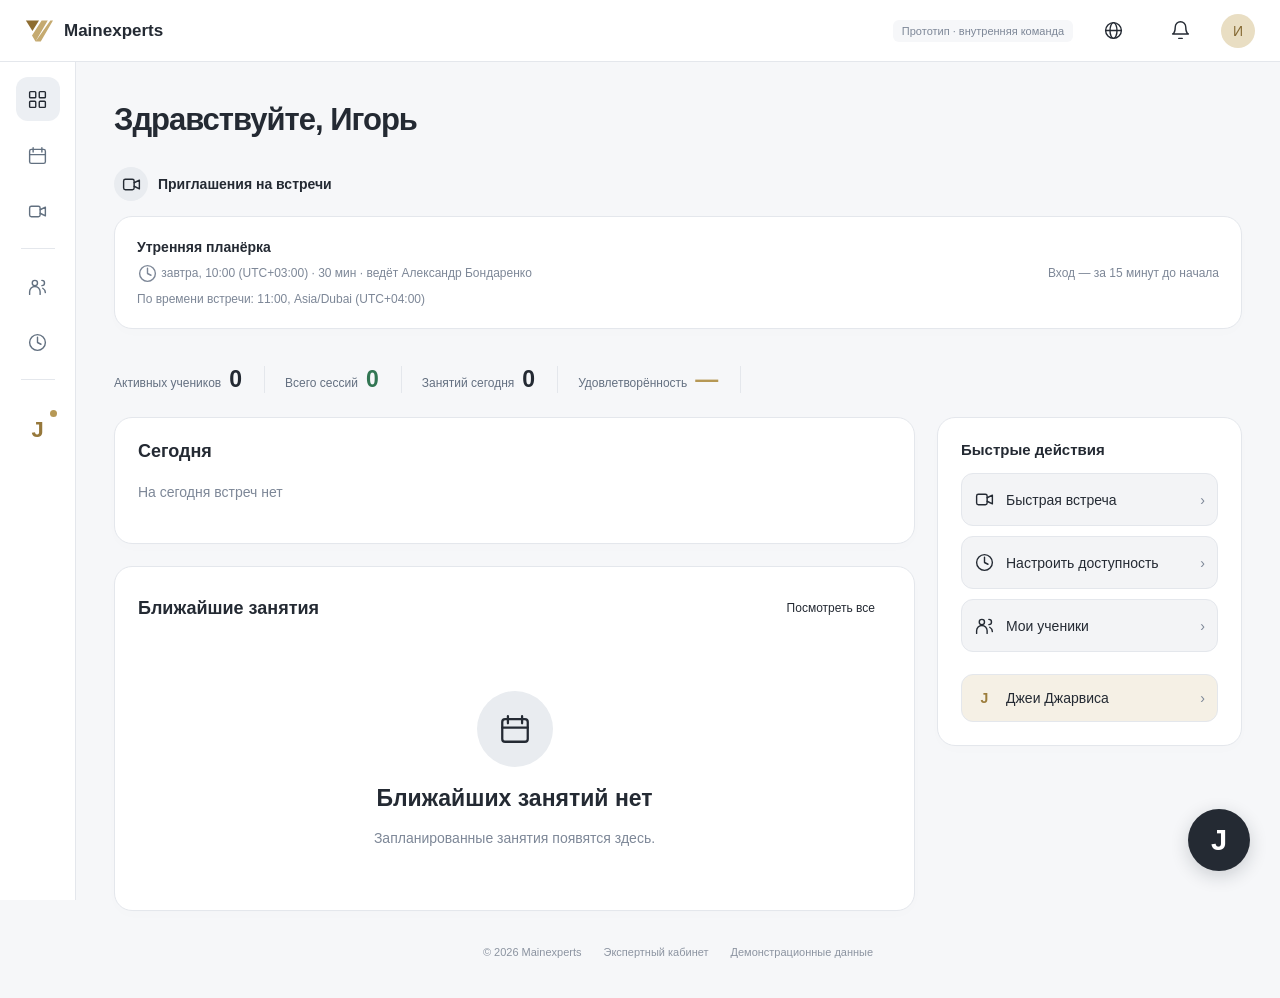
==== commit 1ba32ccf: "Обновить Джарвиса: общая очередь, срочность и задачи встреч" ====
--- a/jarvis/index.html
+++ b/jarvis/index.html
@@ -1,12 +1,15 @@
 <!doctype html><html lang="ru"><head><meta charset="utf-8"><meta name="viewport" content="width=device-width,initial-scale=1"><meta name="robots" content="noindex"><title>Джеи Джарвиса — MainExperts</title><style>
 :root{--ink:#242a33;--muted:#7d8797;--gold:#b69855;--line:#e4e7ec;--bg:#f6f7f9;--green:#267653}*{box-sizing:border-box}body{margin:0;background:var(--bg);color:var(--ink);font:14px -apple-system,BlinkMacSystemFont,'Segoe UI',Arial,sans-serif}button,input,textarea,select{font:inherit}button,a,input,textarea,select{-webkit-tap-highlight-color:transparent}button{cursor:pointer}button{border:1px solid var(--line);background:white;color:var(--ink);border-radius:11px;padding:11px 16px;transition:.15s}button:hover{background:#f0f1f3}button:disabled{opacity:.5;cursor:wait}button:focus-visible,a:focus-visible{outline:3px solid #c5ac73;outline-offset:3px}.primary{background:var(--ink);border-color:var(--ink);color:white}.primary:hover{background:#3b4350}.gold{background:#f2ecdf;border-color:#e7dcc3;color:#80632b}.ghost{border:0;background:transparent}.icon{width:21px;height:21px;vertical-align:middle;fill:none;stroke:currentColor;stroke-width:1.6;stroke-linecap:round;stroke-linejoin:round}.top{height:62px;border-bottom:1px solid var(--line);background:white;position:sticky;top:0;z-index:3;display:flex;align-items:center;justify-content:space-between;padding:0 25px}.brand{display:flex;gap:11px;align-items:center;font-size:17px;font-weight:650}.brand svg{width:28px;height:28px}.topright{display:flex;gap:14px;align-items:center}.avatar{border:0;background:#e9dec3;border-radius:50%;width:34px;height:34px;padding:0;color:#856a34}.demolabel{font-size:11px;color:var(--muted);padding:5px 9px;background:var(--bg);border-radius:6px}.sidebar{width:76px;position:fixed;top:62px;bottom:0;background:white;border-right:1px solid var(--line);display:flex;align-items:center;flex-direction:column;padding:15px 0;gap:12px;z-index:3}.navbtn{border:0;width:44px;height:44px;padding:10px;background:transparent;position:relative;border-radius:12px;color:#627080}.navbtn.active{background:#eceff3;color:var(--ink)}.navbtn.jnav{margin-top:12px;font-size:22px;font-weight:700;color:#96783b}.navbtn.jnav.active{background:#f1e9d8}.navbtn .dot{position:absolute;top:3px;right:3px;width:7px;height:7px;background:#b69855;border-radius:50%}.sep{height:1px;background:var(--line);width:34px;margin:3px 0}.navbtn:after{content:attr(aria-label);display:none;position:absolute;left:55px;top:8px;white-space:nowrap;background:#242a33;color:white;padding:9px 12px;border-radius:8px;font-size:12px;font-weight:400}.navbtn:hover:after{display:block}main{margin-left:76px;padding:40px 38px;min-height:calc(100vh - 62px)}h1{font-size:31px;letter-spacing:-1px;margin:0 0 9px}h2{font-size:18px;margin:0}h3{font-size:15px;margin:0}.muted{color:var(--muted)}.small{font-size:12px}.sectiontitle{margin:29px 0 15px;display:flex;align-items:center;gap:10px;font-weight:600}.circle{width:34px;height:34px;display:inline-grid;place-items:center;background:#e9ecf0;border-radius:50%}.card{background:white;border:1px solid var(--line);border-radius:18px;padding:23px;box-shadow:0 4px 14px #14243503}.meeting{display:flex;align-items:center;justify-content:space-between;padding:22px}.meeting p{margin:8px 0 0}.stats{display:flex;gap:20px;flex-wrap:wrap;margin:37px 0 24px;color:#647081;font-size:12px}.stats span{border-right:1px solid var(--line);padding-right:22px}.stats strong{font-size:23px;margin-left:8px;color:var(--ink)}.dashboardgrid{display:grid;grid-template-columns:minmax(0,1fr) 305px;gap:22px}.today{height:127px}.today p{margin-top:22px}.upcoming{min-height:345px;margin-top:22px}.cardhead{display:flex;align-items:center;justify-content:space-between}.empty{display:flex;align-items:center;justify-content:center;flex-direction:column;text-align:center;gap:18px;padding:65px 0 35px}.empty .circle{width:76px;height:76px}.empty .icon{width:34px;height:34px}.empty h2{font-size:23px}.empty p{margin:0}.quick{height:max-content}.quick h3{margin-bottom:15px}.quick button{display:flex;align-items:center;gap:11px;text-align:left;width:100%;background:#f3f4f6;margin:10px 0 0;padding:15px 12px;border-radius:12px}.quick button .arrow{margin-left:auto;color:var(--muted)}.foot{font-size:11px;color:#8c94a1;display:flex;gap:22px;justify-content:center;margin:35px 0 0;flex-wrap:wrap}.jfab{position:fixed;bottom:29px;right:30px;background:#242a33;color:white;border-radius:50%;width:62px;height:62px;padding:0;font-size:29px;font-weight:650;border:0;box-shadow:0 5px 18px #16212d30;z-index:6}.jfab:hover{background:#414955;transform:translateY(-2px)}.jfab:before{content:'Джейнуть Джарвису';position:absolute;right:75px;top:15px;font-size:12px;font-weight:500;color:var(--ink);background:white;padding:10px 15px;white-space:nowrap;border:1px solid var(--line);border-radius:9px;opacity:0;pointer-events:none}.jfab:hover:before{opacity:1}.intro{display:flex;justify-content:space-between;align-items:flex-start;gap:15px;margin-bottom:24px}.intro p{margin:0;line-height:1.6}.eyebrow{font-size:11px;letter-spacing:1.5px;color:#a38951;font-weight:600;margin-bottom:10px}.toolbar{display:flex;align-items:center;gap:12px;padding:13px;margin-bottom:19px}.toolbar input{flex:1;min-width:80px;border:0;padding:10px;background:transparent;outline:none}.toolbar select{border:1px solid var(--line);border-radius:9px;padding:10px;background:white;max-width:190px}.jlayout{display:grid;grid-template-columns:390px minmax(0,1fr);gap:20px;align-items:start}.jlist{display:flex;flex-direction:column;gap:10px}.jitem{text-align:left;padding:19px;width:100%;border-radius:15px}.jitem.selected{border-color:#bd9d58;box-shadow:0 0 0 1px #bd9d58;background:#fffcf5}.jitem h3{line-height:1.45;margin:10px 0 13px}.row{display:flex;align-items:center;justify-content:space-between;gap:12px}.jid{color:#a1874e;font-size:12px;font-weight:650}.tag{font-size:11px;font-weight:600;padding:6px 9px;border-radius:7px;background:#eff1f5;color:#60708a;display:inline-block}.tag.green{background:#e8f3ed;color:#287152}.tag.gold{background:#f8efd9;color:#907126}.tag.blue{background:#eaf0fa;color:#516f9c}.details{padding:28px}.details h2{font-size:24px;line-height:1.3;margin:20px 0 15px;letter-spacing:-.4px}.details .desc{line-height:1.75;white-space:pre-wrap}.context{display:flex;flex-wrap:wrap;gap:8px;color:var(--muted);font-size:12px;margin-bottom:24px}.detailsection{border-top:1px solid var(--line);padding-top:22px;margin-top:24px}.timeline{margin-top:20px}.event{position:relative;margin-left:5px;padding:0 0 23px 23px;border-left:1px solid var(--line);line-height:1.5}.event:before{content:'';position:absolute;left:-4px;top:6px;width:7px;height:7px;border-radius:50%;background:#b69855}.event small{display:block;color:var(--muted);margin-bottom:3px}.detailactions{display:flex;gap:9px;flex-wrap:wrap;margin-top:17px}.detailimg{width:100%;max-height:190px;object-fit:contain;object-position:left;border:1px solid var(--line);border-radius:10px;background:#f6f7f9;cursor:zoom-in}.notice{background:#f5f2ea;border:1px solid #e8dfcb;padding:14px 16px;border-radius:11px;font-size:12px;line-height:1.6;color:#7a6946;margin:0 0 20px}.overlay{position:fixed;inset:0;background:#17202c55;backdrop-filter:blur(4px);z-index:10;display:grid;place-items:center;padding:22px}.overlay[hidden],[hidden]{display:none!important}.modal{background:white;border-radius:23px;width:min(900px,100%);max-height:calc(100dvh - 44px);overflow:auto;box-shadow:0 25px 90px #15202c3d;position:relative}.modalheader{display:flex;justify-content:space-between;align-items:flex-start;padding:26px 28px 22px;border-bottom:1px solid var(--line)}.modalheader h2{font-size:25px;letter-spacing:-.7px}.modalheader p{margin:8px 0 0;color:var(--muted);font-size:13px}.jmark{display:grid;place-items:center;width:42px;height:42px;border-radius:12px;background:#f2ecdf;color:#9b7e40;font-size:26px;font-weight:700;margin-right:14px}.close{padding:5px 9px;font-size:24px;line-height:1.1;border:0;background:transparent;color:#8b94a2}.modalbody{padding:25px 28px;display:grid;grid-template-columns:1fr 1fr;gap:25px}.preview{background:var(--bg);border:1px solid var(--line);border-radius:12px;min-height:200px;display:grid;place-items:center;overflow:hidden;position:relative}.preview img{width:100%;max-height:245px;object-fit:contain;cursor:zoom-in}.preview .muted{padding:25px;text-align:center;font-size:12px;line-height:1.7}.previewbar{display:flex;justify-content:space-between;align-items:center;margin-bottom:12px}.previewtools{display:flex;gap:8px;margin-top:10px}.previewtools button{font-size:11px;padding:8px 10px}.screeninfo{margin-top:17px;font-size:12px;line-height:1.8;color:var(--muted)}.tabs{display:flex;padding:4px;background:#f2f3f5;border-radius:11px;margin-bottom:15px}.tabs button{width:50%;border:0;background:transparent;padding:9px;border-radius:8px;color:var(--muted)}.tabs button.active{background:white;color:var(--ink);box-shadow:0 2px 5px #00000008}.fieldlabel{font-weight:600;font-size:12px;display:block;margin:15px 0 9px}textarea{width:100%;min-height:166px;resize:vertical;border:1px solid var(--line);border-radius:11px;padding:14px;line-height:1.6;outline-color:#b69855;color:var(--ink)}.recbox{border:1px dashed #d6dbe3;border-radius:12px;display:flex;align-items:center;flex-direction:column;padding:22px;gap:12px;text-align:center;margin-bottom:12px}.mic{border-radius:50%;width:54px;height:54px;padding:15px;background:#f1e9d8;color:#987a39;border:0}.mic.recording{background:#fae2e1;color:#ad4f49;animation:pulse 1.4s infinite}@keyframes pulse{50%{box-shadow:0 0 0 9px #fae2e177}}.recbox audio{width:100%;height:35px}.formbottom{display:flex;justify-content:space-between;gap:15px;align-items:center;padding:20px 28px;border-top:1px solid var(--line);background:#fcfcfd;border-radius:0 0 23px 23px}.formbottom .primary{min-width:145px}.error{color:#aa4238;line-height:1.5;font-size:12px;margin-top:10px}.toast{position:fixed;bottom:35px;left:50%;transform:translateX(-50%);background:white;box-shadow:0 10px 40px #17203130;border:1px solid #dbe5dc;border-radius:14px;padding:15px 20px;z-index:30;display:flex;align-items:center;gap:17px;max-width:90vw}.toast strong{display:block;margin-bottom:4px}.toast .ok{width:32px;height:32px;border-radius:50%;background:#e8f3ed;color:#267653;display:grid;place-items:center}.toast button{font-size:12px;padding:8px 10px}.zoom img{max-width:95vw;max-height:88dvh;object-fit:contain;border-radius:12px}.zoom .close{position:fixed;top:15px;right:20px;color:white;font-size:32px}.meetinglist{display:grid;gap:15px}.commentform{margin-top:15px;display:flex;gap:9px}.commentform input{flex:1;min-width:0;border:1px solid var(--line);padding:12px;border-radius:9px}.recordstatus{font-size:12px;color:var(--muted);line-height:1.5}.modal .hint{font-size:11px;line-height:1.6;color:var(--muted)}.mobilehead{display:none}.badgecount{background:#e8dec6;border-radius:20px;padding:3px 7px;font-size:10px;margin-left:5px}.emptylist{padding:40px 20px;text-align:center;color:var(--muted);line-height:1.7}
 @media(min-width:1600px){main{padding:44px 50px}.upcoming{min-height:420px}}@media(max-width:1100px){.jlayout{grid-template-columns:320px minmax(0,1fr)}.dashboardgrid{grid-template-columns:minmax(0,1fr) 260px}main{padding:30px 24px}.details{padding:20px}}@media(max-width:800px){.sidebar{width:58px}.navbtn{width:40px;height:40px}.navbtn:after{left:48px}main{margin-left:58px;padding:26px 17px}.dashboardgrid{grid-template-columns:1fr}.quick{display:none}.stats{gap:14px}.stats span{padding-right:13px}.jlayout{grid-template-columns:1fr}.details{margin-top:4px}.jitem{padding:14px}.jlist{max-height:300px;overflow:auto;padding:2px}.modalbody{grid-template-columns:1fr;gap:20px}.modalheader{padding:20px}.modalbody{padding:20px}.preview{min-height:120px;max-height:180px}.preview img{max-height:160px}.screeninfo{display:none}.modalheader h2{font-size:22px}.formbottom{padding:16px 20px}.formbottom .hint{max-width:160px}.overlay{padding:10px}.modal{max-height:calc(100dvh - 20px)}.intro{flex-direction:column}.intro>button{align-self:flex-start}.toolbar{flex-wrap:wrap}.toolbar input{width:100%;flex-basis:100%}.toolbar select{flex:1;font-size:12px}h1{font-size:28px}.meeting{align-items:flex-start;gap:15px}.meeting>.small{display:none}.top{padding:0 15px}.demolabel{display:none}.topright{gap:6px}.jfab{width:56px;height:56px;right:19px;bottom:22px}.toast{bottom:87px;min-width:300px;font-size:12px;padding:12px;gap:9px}.foot{margin-bottom:50px}.details h2{font-size:21px}.detailactions button{font-size:12px}}
+
+.attachbar{display:flex;align-items:center;gap:10px;margin-top:12px}.attachbutton{display:inline-flex;align-items:center;gap:8px;font-size:12px;padding:9px 12px}.filelist{display:flex;flex-direction:column;gap:7px;margin-top:10px}.fileitem{display:flex;align-items:center;gap:10px;border:1px solid var(--line);background:#f8f9fb;border-radius:10px;padding:9px 10px;min-width:0}.fileitem .filename{flex:1;min-width:0;overflow:hidden;text-overflow:ellipsis;white-space:nowrap;font-size:12px}.fileitem .filesize{font-size:10px;color:var(--muted);white-space:nowrap}.fileitem button{border:0;background:transparent;padding:2px 6px;font-size:18px;line-height:1}.fileitem a{color:var(--ink);text-decoration:none}.fileitem a:hover{text-decoration:underline}
+.tablewrap{overflow:auto;padding:8px}table{width:100%;border-collapse:collapse;text-align:left;font-size:12px}th{color:var(--muted);font-weight:500;padding:15px 12px;white-space:nowrap}td{padding:16px 12px;border-top:1px solid var(--line);vertical-align:top}td strong,td small{display:block;margin-top:7px}td small{color:var(--muted)}tbody tr{cursor:pointer}tbody tr:hover{background:#fffcf5}.dragging{background:#f5f0e5;outline:2px dashed #b69855}.urgentline{display:flex;gap:8px;align-items:center;font-size:12px;margin-top:18px}
 </style></head><body>
 <svg style="display:none" xmlns="http://www.w3.org/2000/svg"><symbol id="grid" viewBox="0 0 24 24"><rect x="3" y="3" width="7" height="7" rx="1"/><rect x="14" y="3" width="7" height="7" rx="1"/><rect x="3" y="14" width="7" height="7" rx="1"/><rect x="14" y="14" width="7" height="7" rx="1"/></symbol><symbol id="calendar" viewBox="0 0 24 24"><rect x="3" y="5" width="18" height="16" rx="2"/><path d="M7 3v5m10-5v5M3 11h18"/></symbol><symbol id="video" viewBox="0 0 24 24"><rect x="3" y="6" width="12" height="12" rx="2"/><path d="m15 10 6-3v10l-6-3"/></symbol><symbol id="people" viewBox="0 0 24 24"><circle cx="9" cy="8" r="3"/><path d="M3 21v-3a6 6 0 0 1 12 0v3m2-16a3 3 0 0 1 0 6m1 3a6 6 0 0 1 3 5"/></symbol><symbol id="bell" viewBox="0 0 24 24"><path d="M18 8a6 6 0 0 0-12 0c0 7-3 8-3 8h18s-3-1-3-8M10 21h4"/></symbol><symbol id="clock" viewBox="0 0 24 24"><circle cx="12" cy="12" r="9"/><path d="M12 6v6l4 2"/></symbol><symbol id="mic" viewBox="0 0 24 24"><rect x="9" y="2" width="6" height="13" rx="3"/><path d="M5 10v2a7 7 0 0 0 14 0v-2M12 19v3m-4 0h8"/></symbol><symbol id="globe" viewBox="0 0 24 24"><circle cx="12" cy="12" r="9"/><ellipse cx="12" cy="12" rx="4" ry="9"/><path d="M3 12h18"/></symbol></svg>
-<div id="app"><header class="top"><div class="brand"><svg viewBox="0 0 32 32"><path fill="#8e6d31" d="M1 4h15L8.5 16z"/><path fill="#c5aa70" d="M19 4h7L12 28l-4-7zM29 4h3L18 28h-6z"/></svg>Mainexperts</div><div class="topright"><span class="demolabel">Интерактивный прототип</span><button class="ghost" aria-label="Язык" data-action="lang"><svg class="icon"><use href="#globe"/></svg></button><button class="ghost" aria-label="Уведомления" data-action="notifications"><svg class="icon"><use href="#bell"/></svg></button><button class="avatar" aria-label="Профиль" data-action="profile">И</button></div></header>
+<div id="app"><header class="top"><div class="brand"><svg viewBox="0 0 32 32"><path fill="#8e6d31" d="M1 4h15L8.5 16z"/><path fill="#c5aa70" d="M19 4h7L12 28l-4-7zM29 4h3L18 28h-6z"/></svg>Mainexperts</div><div class="topright"><span class="demolabel">Прототип · внутренняя команда</span><button class="ghost" aria-label="Язык" data-action="lang"><svg class="icon"><use href="#globe"/></svg></button><button class="ghost" aria-label="Уведомления" data-action="notifications"><svg class="icon"><use href="#bell"/></svg></button><button class="avatar" aria-label="Профиль" data-action="profile">И</button></div></header>
 <nav class="sidebar" aria-label="Главное меню"><button class="navbtn active" data-page="home" aria-label="Главная"><svg class="icon"><use href="#grid"/></svg></button><button class="navbtn" data-page="calendar" aria-label="Календарь"><svg class="icon"><use href="#calendar"/></svg></button><button class="navbtn" data-page="meetings" aria-label="Встречи"><svg class="icon"><use href="#video"/></svg></button><div class="sep"></div><button class="navbtn" data-page="students" aria-label="Мои ученики"><svg class="icon"><use href="#people"/></svg></button><button class="navbtn" data-page="availability" aria-label="Доступность"><svg class="icon"><use href="#clock"/></svg></button><div class="sep"></div><button class="navbtn jnav" data-page="js" aria-label="Джеи Джарвиса">J<span class="dot"></span></button></nav>
 <main id="main"></main><button class="jfab" id="jfab" title="Джейнуть Джарвису" aria-label="Джейнуть Джарвису">J</button></div>
-<div id="composer" class="overlay" hidden><section class="modal" role="dialog" aria-modal="true" aria-labelledby="composeTitle"><header class="modalheader"><div style="display:flex"><div class="jmark">J</div><div><h2 id="composeTitle">Джейнуть Джарвису</h2><p>Покажите экран. Расскажите, что изменить.</p></div></div><button class="close" data-action="close" aria-label="Закрыть">×</button></header><div class="modalbody"><div><div class="previewbar"><strong class="small">Ваш экран</strong><span id="captureLabel" class="small muted">Снимок готов</span></div><div class="preview" id="preview"></div><div class="previewtools"><button data-action="recapture">Переснять</button><button data-action="removeScreenshot">Удалить снимок</button></div><p class="hint">Снимок только этой страницы. Перед отправкой проверьте, что на нём нет лишних данных.</p><div class="screeninfo"><span id="contextLabel"></span><br>Кабинет эксперта · Демонстрационная среда</div></div><div><div class="tabs" role="tablist" aria-label="Способ описания"><button id="textTab" class="active" role="tab" aria-selected="true" data-mode="text">Текст</button><button id="voiceTab" role="tab" aria-selected="false" data-mode="voice">Голос</button></div><div id="voicePanel" hidden><div class="recbox"><button id="record" class="mic" aria-label="Начать запись"><svg class="icon"><use href="#mic"/></svg></button><strong id="recordTime">Надиктовать джей</strong><div class="recordstatus" id="recordStatus">Нажмите на микрофон, чтобы начать запись.</div><audio id="audioPreview" controls hidden></audio></div></div><label class="fieldlabel" for="description" id="descriptionLabel">Что нужно исправить или добавить?</label><textarea id="description" maxlength="5000" placeholder="Например: на главной не вижу прошедшие встречи. Хочу открывать запись отсюда."></textarea><p class="hint" id="textHint">Достаточно описать своими словами. Джарвис разберётся в контексте.</p><div id="formError" class="error" role="alert"></div></div></div><footer class="formbottom"><span class="hint">Джей сохранится в этом браузере.<br>Прототип не отправляет его команде.</span><button id="submit" class="primary">Джейнуть <span style="margin-left:14px">↗</span></button></footer></section></div>
+<div id="composer" class="overlay" hidden><section class="modal" role="dialog" aria-modal="true" aria-labelledby="composeTitle"><header class="modalheader"><div style="display:flex"><div class="jmark">J</div><div><h2 id="composeTitle">Джейнуть Джарвису</h2><p>Покажите экран. Расскажите, что изменить.</p></div></div><button class="close" data-action="close" aria-label="Закрыть">×</button></header><div class="modalbody"><div><div class="previewbar"><strong class="small">Ваш экран</strong><span id="captureLabel" class="small muted">Снимок готов</span></div><div class="preview" id="preview"></div><div class="previewtools"><button data-action="recapture">Переснять</button><button data-action="removeScreenshot">Удалить снимок</button></div><p class="hint">Снимок только этой страницы. Перед отправкой проверьте, что на нём нет лишних данных.</p><div class="screeninfo"><span id="contextLabel"></span><br>Кабинет эксперта · Демонстрационная среда</div></div><div><div class="tabs" role="tablist" aria-label="Способ описания"><button id="textTab" class="active" role="tab" aria-selected="true" data-mode="text">Текст</button><button id="voiceTab" role="tab" aria-selected="false" data-mode="voice">Голос</button></div><div id="voicePanel" hidden><div class="recbox"><button id="record" class="mic" aria-label="Начать запись"><svg class="icon"><use href="#mic"/></svg></button><strong id="recordTime">Надиктовать джей</strong><div class="recordstatus" id="recordStatus">Нажмите на микрофон, чтобы начать запись.</div><audio id="audioPreview" controls hidden></audio></div></div><label class="fieldlabel" for="description" id="descriptionLabel">Что нужно исправить или добавить?</label><textarea id="description" maxlength="5000" placeholder="Например: на главной не вижу прошедшие встречи. Хочу открывать запись отсюда."></textarea><p class="hint" id="textHint">Достаточно описать своими словами. Джарвис разберётся в контексте.</p><div class="attachbar"><button type="button" id="attachFiles" class="attachbutton" aria-label="Прикрепить файлы"><svg class="icon" viewBox="0 0 24 24"><path d="m8 13 7-7a3 3 0 0 1 4 4L9 20a5 5 0 0 1-7-7L13 2a2 2 0 0 1 3 3L5 16a1 1 0 0 0 2 2l10-10"/></svg>Прикрепить файлы</button><span id="fileCount" class="small muted"></span><input id="fileInput" type="file" multiple hidden></div><div id="draftFiles" class="filelist" aria-label="Прикреплённые файлы"></div><p class="hint">Вставьте изображение через Ctrl / ⌘ + V или перетащите файлы в это окно.</p><label class="urgentline"><input type="checkbox" id="urgent"> Срочно</label><p class="hint">Сигнал для команды. Итоговый приоритет определяется при разборе.</p><div id="formError" class="error" role="alert"></div></div></div><footer class="formbottom"><span class="hint">Джей сохранится в этом браузере.<br>Прототип не отправляет его команде.</span><button id="submit" class="primary">Джейнуть <span style="margin-left:14px">↗</span></button></footer></section></div>
 <div id="zoom" class="overlay zoom" hidden role="dialog" aria-label="Снимок экрана"><button class="close" aria-label="Закрыть снимок">×</button><img alt="Снимок экрана джея"></div><div id="toast" class="toast" hidden role="status"></div>
 <script>/*!
  * html2canvas 1.4.1 <https://html2canvas.hertzen.com>
@@ -32,11 +35,13 @@
 const $=s=>document.querySelector(s), $$=s=>[...document.querySelectorAll(s)];
 const esc=s=>String(s??'').replace(/[&<>"']/g,c=>({'&':'&amp;','<':'&lt;','>':'&gt;','"':'&quot;',"'":'&#39;'}[c]));
 const icon=n=>`<svg class="icon"><use href="#${n}"/></svg>`;
+let attachedFiles=[],attachmentURLs=[],draftOrigin=null;
+let admin=false,sourceFilter='all';
 let page='home',selected=null,filter='all',query='',shot=null,mode='text',captureBusy=false,sendBusy=false,scrollBefore=0,lastFocus=null,toastTimer=null,recorder=null,stream=null,chunks=[],audioBlob=null,audioURL=null,recordTimer=null,seconds=0,recognition=null,processingTimers=[];
 const pageNames={home:'Главная',calendar:'Календарь',meetings:'Встречи',students:'Мои ученики',availability:'Доступность',js:'Джеи Джарвиса'};
 let db;const dbReady=new Promise((res,rej)=>{const r=indexedDB.open('jarvis-prototype-v1',1);r.onupgradeneeded=()=>r.result.createObjectStore('js',{keyPath:'id'});r.onsuccess=()=>{db=r.result;res(db)};r.onerror=()=>rej(r.error)});
 async function allJs(){await dbReady;return new Promise((res,rej)=>{let r=db.transaction('js').objectStore('js').getAll();r.onsuccess=()=>res(r.result.sort((a,b)=>b.created-a.created));r.onerror=()=>rej(r.error)})}
-async function saveJ(j){await dbReady;return new Promise((res,rej)=>{let tx=db.transaction('js','readwrite');tx.objectStore('js').put(j);tx.oncomplete=()=>res(j);tx.onerror=()=>rej(tx.error)})}
+async function saveJ(j){j.updated=Date.now();await dbReady;return new Promise((res,rej)=>{let tx=db.transaction('js','readwrite');tx.objectStore('js').put(j);tx.oncomplete=()=>res(j);tx.onerror=()=>rej(tx.error)})}
 const now=()=>new Date().toLocaleString('ru-RU',{day:'numeric',month:'short',hour:'2-digit',minute:'2-digit'});
 const statusClass=s=>({'На проверке':'green','Закрыт':'green','Нужно уточнение':'gold','Обрабатывается':'gold','В работе':'blue'}[s]||'');
 const tag=s=>`<span class="tag ${statusClass(s)}">${esc(s)}</span>`;
@@ -47,22 +52,39 @@
 if(page==='availability')return `<h1>Доступность</h1><p class="muted">Выберите удобные часы для встреч</p><section class="card" style="max-width:650px;margin-top:30px"><h2>Рабочее расписание</h2><p class="muted">Понедельник — пятница</p><div class="row"><label>С <input type="time" value="10:00" style="padding:10px;border:1px solid #ddd;border-radius:8px"></label><label>До <input type="time" value="18:00" style="padding:10px;border:1px solid #ddd;border-radius:8px"></label><button class="primary" data-action="saveAvailability">Сохранить</button></div><p class="small muted">Можно джейнуть этот экран — введённое время останется на месте.</p></section>${footer()}`;
 return `<h1>${pageNames[page]}</h1><p class="muted">Экспертный кабинет</p><section class="card" style="margin-top:30px"><div class="empty"><span class="circle">${icon(page==='students'?'people':'calendar')}</span><h2>${page==='students'?'Учеников пока нет':'Сегодня встреч нет'}</h2><p class="muted">${page==='students'?'Здесь появятся ваши ученики.':'Все запланированные занятия появятся здесь.'}</p></div></section>${footer()}`}
 async function navigate(p){page=p;$$('.sidebar [data-page]').forEach(b=>b.classList.toggle('active',b.dataset.page===page));if(page==='js')await renderJs();else $('#main').innerHTML=page==='home'?renderHome():renderOther();window.scrollTo(0,0)}
-async function renderJs(){let items=await allJs();let visible=items.filter(j=>(filter==='all'||j.status===filter)&&(`${j.title} ${j.text} ${j.id}`.toLowerCase().includes(query.toLowerCase())));if(!visible.some(j=>j.id===selected))selected=visible[0]?.id;$('#main').innerHTML=`<div class="intro"><div><div class="eyebrow">JS OF JARVIS</div><h1>Джеи Джарвиса <span class="badgecount">${items.length}</span></h1><p class="muted">То, что хочется исправить. То, что хочется добавить.</p></div><button class="primary" data-action="compose">J &nbsp; Новый джей</button></div><div class="notice">Прототип: ваши джеи хранятся только в этом браузере. Обработка и движение по статусам показаны на примере; задачи в GitHub не создаются.</div><section class="card toolbar"><input id="search" aria-label="Поиск джеев" placeholder="Найти по названию или номеру" value="${esc(query)}"><select id="statusFilter" aria-label="Статус"><option value="all">Все статусы</option>${['Принят','Обрабатывается','Запланирован','В работе','На проверке','Закрыт'].map(s=>`<option ${filter===s?'selected':''}>${s}</option>`).join('')}</select></section><div class="jlayout"><div class="jlist">${visible.length?visible.map(j=>`<button class="jitem ${selected===j.id?'selected':''}" data-j="${j.id}"><div class="row"><span class="jid">${j.id}</span>${tag(j.status)}</div><h3>${esc(j.title)}</h3><div class="row small muted"><span>${esc(j.source)}${j.demo?' · Пример':''}</span><span>${new Date(j.created).toLocaleDateString('ru-RU',{day:'numeric',month:'short'})}</span></div></button>`).join(''):'<div class="card emptylist">Джеев с такими условиями нет.<br>Измените поиск или джейните новый.</div>'}</div><article class="card details" id="details"></article></div>${footer()}`;await renderDetails(items.find(j=>j.id===selected));$('#search').addEventListener('input',e=>{let pos=e.target.selectionStart;query=e.target.value;renderJs().then(()=>{$('#search').focus();$('#search').setSelectionRange(pos,pos)})});$('#statusFilter').onchange=e=>{filter=e.target.value;renderJs()}}
-async function renderDetails(j){const d=$('#details');if(!d)return;if(!j){d.innerHTML='<div class="emptylist">Выберите джей или создайте новый.</div>';return}d.innerHTML=`<div class="row"><span class="jid">${j.id}</span>${tag(j.status)}</div><h2>${esc(j.title)}</h2><div class="context"><span>${esc(j.context)}</span><span>·</span><span>${esc(j.source)}</span><span>·</span><span>${j.demo?'Демонстрационный пример':'Ваш джей'}</span></div><p class="desc">${esc(j.text||'Голосовое обращение — прослушайте запись ниже.')}</p>${j.screenshot?'<img class="detailimg" id="detailShot" alt="Экран, приложенный к джею">':''}${j.audio?'<audio id="detailAudio" controls style="width:100%;margin-top:15px"></audio>':''}<div class="detailsection"><div class="row"><h3>История джея</h3><span class="muted small">${j.events.length} ${j.events.length%10===1&&j.events.length%100!==11?"событие":j.events.length%10>=2&&j.events.length%10<=4&&!(j.events.length%100>=12&&j.events.length%100<=14)?"события":"событий"}</span></div><div class="timeline">${j.events.map(e=>`<div class="event"><small>${esc(e.time)}</small>${esc(e.text)}</div>`).join('')}</div></div>${j.status==='На проверке'?'<div class="notice">Изменение готово. Проверьте, решена ли ваша проблема.</div><div class="detailactions"><button class="primary" data-action="openVerification">Открыть проверку</button><button class="gold" data-action="verified">Всё работает</button><button data-action="notVerified">Проблема осталась</button></div>':''}${!['Закрыт','На проверке'].includes(j.status)?'<div class="detailsection"><h3>Пройти статусный сценарий</h3><p class="small muted">Только для демонстрации: следующий шаг обработки.</p><button data-action="advance">'+(j.status==='В работе'?'Показать готовность к проверке':'Следующий этап')+' →</button></div>':''}<div class="detailsection"><h3>Дополнить джей</h3><form class="commentform" id="commentForm"><input id="commentText" aria-label="Уточнение" placeholder="Добавить детали…" maxlength="2000" required><button type="submit">Добавить</button></form></div>`;if(j.screenshot){$('#detailShot').src=j.screenshot;$('#detailShot').onclick=()=>zoom(j.screenshot)}if(j.audio){$('#detailAudio').src=URL.createObjectURL(j.audio);$('#detailAudio').onemptied=()=>URL.revokeObjectURL($('#detailAudio').src)}$('#commentForm').onsubmit=async e=>{e.preventDefault();let value=$('#commentText').value.trim();if(!value)return;j.events.push({time:now(),text:'Вы: '+value});try{await saveJ(j);renderDetails(j)}catch{toast('Не удалось сохранить','Проверьте доступное место в браузере.')}}}
+async function renderJs(){if(admin)return renderAdmin();let items=await allJs();let visible=items.filter(j=>(filter==='all'||j.status===filter)&&(`${j.title} ${j.text} ${j.id}`.toLowerCase().includes(query.toLowerCase())));if(!visible.some(j=>j.id===selected))selected=visible[0]?.id;$('#main').innerHTML=`<div class="intro"><div><div class="eyebrow">JS OF JARVIS</div><h1>Джеи Джарвиса <span class="badgecount">${items.length}</span></h1><p class="muted">Мои джеи · внутренняя команда</p><button data-action="toggleAdmin" style="margin-top:12px">Общая очередь администратора →</button></div><button class="primary" data-action="compose">J &nbsp; Новый джей</button></div><div class="notice">Прототип: ваши джеи хранятся только в этом браузере. Обработка и движение по статусам показаны на примере; задачи в GitHub не создаются.</div><section class="card toolbar"><input id="search" aria-label="Поиск джеев" placeholder="Найти по названию или номеру" value="${esc(query)}"><select id="statusFilter" aria-label="Статус"><option value="all">Все статусы</option>${['Принят','Обрабатывается','Запланирован','В работе','На проверке','Закрыт'].map(s=>`<option ${filter===s?'selected':''}>${s}</option>`).join('')}</select></section><div class="jlayout"><div class="jlist">${visible.length?visible.map(j=>`<button class="jitem ${selected===j.id?'selected':''}" data-j="${j.id}"><div class="row"><span class="jid">${j.id}</span>${tag(j.status)}</div><h3>${j.urgent?'⚑ ':''}${esc(j.title)}</h3><div class="row small muted"><span>${esc(j.source)}${j.demo?' · Пример':''}</span><span>${new Date(j.created).toLocaleDateString('ru-RU',{day:'numeric',month:'short'})}</span></div></button>`).join(''):'<div class="card emptylist">Джеев с такими условиями нет.<br>Измените поиск или джейните новый.</div>'}</div><article class="card details" id="details"></article></div>${footer()}`;await renderDetails(items.find(j=>j.id===selected));$('#search').addEventListener('input',e=>{let pos=e.target.selectionStart;query=e.target.value;renderJs().then(()=>{$('#search').focus();$('#search').setSelectionRange(pos,pos)})});$('#statusFilter').onchange=e=>{filter=e.target.value;renderJs()}}
+async function renderDetails(j){attachmentURLs.forEach(u=>URL.revokeObjectURL(u));attachmentURLs=[];const d=$('#details');if(!d)return;if(!j){d.innerHTML='<div class="emptylist">Выберите джей или создайте новый.</div>';return}d.innerHTML=`<div class="row"><span class="jid">${j.id}</span>${tag(j.status)}</div><h2>${esc(j.title)}</h2>${j.urgent?'<div class="notice">Срочно по мнению автора · приоритет определяет команда</div>':''}<p class="small muted">Автор: ${esc(j.reporter||'Игорь')}${j.assignee?' · Исполнитель: '+esc(j.assignee):''}</p><div class="context"><span>${esc(j.context)}</span><span>·</span><span>${esc(j.source)}</span><span>·</span><span>${j.demo?'Демонстрационный пример':'Ваш джей'}</span></div><p class="desc">${esc(j.text||'Голосовое обращение — прослушайте запись ниже.')}</p>${j.screenshot?'<img class="detailimg" id="detailShot" alt="Экран, приложенный к джею">':''}${j.audio?'<audio id="detailAudio" controls style="width:100%;margin-top:15px"></audio>':''}${j.files?.length?'<div class="detailsection"><h3>Вложения ('+j.files.length+')</h3><div class="filelist" id="savedFiles"></div></div>':''}<div class="detailsection"><div class="row"><h3>История джея</h3><span class="muted small">${j.events.length} ${j.events.length%10===1&&j.events.length%100!==11?"событие":j.events.length%10>=2&&j.events.length%10<=4&&!(j.events.length%100>=12&&j.events.length%100<=14)?"события":"событий"}</span></div><div class="timeline">${j.events.map(e=>`<div class="event"><small>${esc(e.time)}</small>${esc(e.text)}</div>`).join('')}</div></div>${j.status==='На проверке'?'<div class="notice">Изменение готово. Проверьте, решена ли ваша проблема.</div><div class="detailactions"><button class="primary" data-action="openVerification">Открыть проверку</button><button class="gold" data-action="verified">Всё работает</button><button data-action="notVerified">Проблема осталась</button></div>':''}${!['Закрыт','На проверке'].includes(j.status)?'<div class="detailsection"><h3>Пройти статусный сценарий</h3><p class="small muted">Только для демонстрации: следующий шаг обработки.</p><button data-action="advance">'+(j.status==='В работе'?'Показать готовность к проверке':'Следующий этап')+' →</button></div>':''}<div class="detailsection"><h3>Дополнить джей</h3><form class="commentform" id="commentForm"><input id="commentText" aria-label="Уточнение" placeholder="Добавить детали…" maxlength="2000" required><button type="submit">Добавить</button></form></div>`;if(j.screenshot){$('#detailShot').src=j.screenshot;$('#detailShot').onclick=()=>zoom(j.screenshot)}if(j.audio){$('#detailAudio').src=URL.createObjectURL(j.audio);$('#detailAudio').onemptied=()=>URL.revokeObjectURL($('#detailAudio').src)}if(j.files?.length){for(const f of j.files){const u=URL.createObjectURL(f.blob);attachmentURLs.push(u);const row=document.createElement('div');row.className='fileitem';const a=document.createElement('a');a.className='filename';a.textContent=f.name;a.href=u;a.download=f.name;const size=document.createElement('span');size.className='filesize';size.textContent=fileSize(f.size);row.append(a,size);$('#savedFiles').append(row)}}$('#commentForm').onsubmit=async e=>{e.preventDefault();let value=$('#commentText').value.trim();if(!value)return;j.events.push({time:now(),text:'Вы: '+value});try{await saveJ(j);renderDetails(j)}catch{toast('Не удалось сохранить','Проверьте доступное место в браузере.')}}}
 function toast(title,sub='',link=false){clearTimeout(toastTimer);$('#toast').innerHTML=`<span class="ok">✓</span><div><strong>${esc(title)}</strong><span class="small muted">${esc(sub)}</span></div>${link?'<button data-action="viewJs">Мои джеи →</button>':''}`;$('#toast').hidden=false;toastTimer=setTimeout(()=>$('#toast').hidden=true,6500)}
 async function capture(){if(captureBusy)return;captureBusy=true;try{if(typeof html2canvas!=='function')throw Error('capture unavailable');const canvas=await html2canvas(document.querySelector('#app'),{backgroundColor:'#f6f7f9',scale:Math.min(1,1200/window.innerWidth),width:window.innerWidth,height:window.innerHeight,x:0,y:window.scrollY,scrollY:-window.scrollY,logging:false,ignoreElements:e=>e.classList?.contains('jfab')});shot=canvas.toDataURL('image/jpeg',.73);$('#captureLabel').textContent='Снимок готов'}catch(e){shot=null;$('#captureLabel').textContent='Снимок недоступен'}finally{captureBusy=false;drawPreview()}}
 function drawPreview(){const p=$('#preview');p.innerHTML=shot?'<img alt="Текущий экран до открытия попапа">':'<div class="muted">Снимок не приложен.<br>Можно отправить джей без него.</div>';if(shot){p.firstChild.src=shot;p.firstChild.onclick=()=>zoom(shot)}}
-async function compose(){if(!$('#composer').hidden||captureBusy)return;lastFocus=document.activeElement;scrollBefore=window.scrollY;$('#jfab').disabled=true;await capture();$('#contextLabel').textContent=pageNames[page];$('#composer').hidden=false;document.body.style.overflow='hidden';$('#jfab').disabled=false;$('#description').focus()}
+async function compose(){if(!$('#composer').hidden||captureBusy)return;lastFocus=document.activeElement;scrollBefore=window.scrollY;$('#jfab').disabled=true;if(page==='js'||draftOrigin){shot=null;$('#captureLabel').textContent='Без автоматического снимка';drawPreview()}else await capture();$('#contextLabel').textContent=pageNames[page];$('#composer').hidden=false;document.body.style.overflow='hidden';$('#jfab').disabled=false;$('#description').focus()}
 async function closeComposer(){if(sendBusy)return;if(recorder?.state==='recording')await stopRecording();$('#composer').hidden=true;document.body.style.overflow='';window.scrollTo(0,scrollBefore);lastFocus?.focus({preventScroll:true})}
 function switchMode(m){if(recorder?.state==='recording')return;mode=m;$('#textTab').classList.toggle('active',m==='text');$('#voiceTab').classList.toggle('active',m==='voice');$('#textTab').setAttribute('aria-selected',m==='text');$('#voiceTab').setAttribute('aria-selected',m==='voice');$('#voicePanel').hidden=m!=='voice';$('#descriptionLabel').textContent=m==='voice'?'Расшифровка или пояснение':'Что нужно исправить или добавить?';$('#textHint').textContent=m==='voice'?'Запись будет приложена. Авторасшифровка доступна не во всех браузерах.':'Достаточно описать своими словами. Джарвис разберётся в контексте.'}
 async function startRecording(){if(!navigator.mediaDevices?.getUserMedia||!window.MediaRecorder){$('#recordStatus').textContent='Этот браузер не поддерживает запись. Опишите джей текстом.';return}try{stream=await navigator.mediaDevices.getUserMedia({audio:true});chunks=[];audioBlob=null;if(audioURL)URL.revokeObjectURL(audioURL);$('#audioPreview').hidden=true;recorder=new MediaRecorder(stream);recorder.ondataavailable=e=>{if(e.data.size)chunks.push(e.data)};recorder.start();seconds=0;$('#record').classList.add('recording');$('#record').setAttribute('aria-label','Остановить запись');$('#recordStatus').textContent='Идёт запись. Нажмите ещё раз, чтобы остановить.';$('#recordTime').textContent='00:00';recordTimer=setInterval(()=>{seconds++;$('#recordTime').textContent=String(Math.floor(seconds/60)).padStart(2,'0')+':'+String(seconds%60).padStart(2,'0');if(seconds>=180)stopRecording()},1000);let SR=window.SpeechRecognition||window.webkitSpeechRecognition;if(SR){recognition=new SR();recognition.lang='ru-RU';recognition.continuous=true;recognition.interimResults=false;recognition.onresult=e=>{for(let i=e.resultIndex;i<e.results.length;i++)if(e.results[i].isFinal)$('#description').value+=($('#description').value?' ':'')+e.results[i][0].transcript};recognition.onerror=()=>{};try{recognition.start()}catch{}}}catch(e){$('#recordStatus').textContent=e.name==='NotAllowedError'?'Нет доступа к микрофону. Разрешите его в браузере или напишите текст.':'Микрофон недоступен. Можно написать текст.'}}
 function stopRecording(){return new Promise(resolve=>{clearInterval(recordTimer);recognition?.stop();if(recorder?.state!=='recording'){stream?.getTracks().forEach(t=>t.stop());resolve();return}recorder.onstop=()=>{audioBlob=new Blob(chunks,{type:recorder.mimeType||'audio/webm'});audioURL=URL.createObjectURL(audioBlob);$('#audioPreview').src=audioURL;$('#audioPreview').hidden=false;stream?.getTracks().forEach(t=>t.stop());$('#record').classList.remove('recording');$('#record').setAttribute('aria-label','Перезаписать голос');$('#recordStatus').textContent='Запись готова. Прослушайте её или запишите заново.';resolve()};recorder.stop()})}
-async function submit(){if(sendBusy)return;$('#formError').textContent='';if(recorder?.state==='recording')await stopRecording();let text=$('#description').value.trim();if(!text&&!audioBlob){$('#formError').textContent='Напишите, что изменить, или запишите голос.';$('#description').focus();return}sendBusy=true;$('#submit').disabled=true;$('#submit').textContent='Джеим…';try{let items=await allJs(),n=Math.max(240,...items.map(j=>parseInt(j.id.slice(2))||0))+1;let j={id:'J-'+String(n).padStart(4,'0'),title:text?text.split('\n')[0].slice(0,85):'Голосовой джей · '+pageNames[page],text,created:Date.now(),source:'Кабинет',context:pageNames[page],status:'Принят',stage:0,screenshot:shot,audio:audioBlob,events:[{time:now(),text:'Вы джейнули экран «'+pageNames[page]+'»'},{time:now(),text:'Джей сохранён. Демонстрационная обработка ожидается.'}]};await saveJ(j);sendBusy=false;await closeComposer();$('#description').value='';audioBlob=null;shot=null;$('#audioPreview').hidden=true;$('#recordTime').textContent='Надиктовать джей';$('#recordStatus').textContent='Нажмите на микрофон, чтобы начать запись.';toast('Джейнул. Обращение принято',j.id+' · Вы остались на той же странице',true);if(page==='js'){selected=j.id;let y=window.scrollY;await renderJs();window.scrollTo(0,y)}processingTimers.push(setTimeout(async()=>{try{let current=(await allJs()).find(x=>x.id===j.id);if(current?.stage===0){current.status='Обрабатывается';current.stage=1;current.events.push({time:now(),text:'Джарвис выделяет суть и ищет похожие задачи · демо'});await saveJ(current);if(page==='js')renderJs()}}catch{}},3500))}catch(e){$('#formError').textContent='Не удалось сохранить джей. Возможно, в браузере нет свободного места. Ваш текст остался здесь.'}finally{sendBusy=false;$('#submit').disabled=false;$('#submit').innerHTML='Джейнуть <span style="margin-left:14px">↗</span>'}}
+async function submit(){if(sendBusy)return;$('#formError').textContent='';if(recorder?.state==='recording')await stopRecording();let text=$('#description').value.trim();if(!text&&!audioBlob){$('#formError').textContent='Напишите, что изменить, или запишите голос.';$('#description').focus();return}sendBusy=true;$('#submit').disabled=true;$('#submit').textContent='Джеим…';try{let items=await allJs(),n=Math.max(240,...items.map(j=>parseInt(j.id.slice(2))||0))+1;let j={id:'J-'+String(n).padStart(4,'0'),title:text?text.split('\n')[0].slice(0,85):'Голосовой джей · '+pageNames[page],text,created:Date.now(),source:draftOrigin?'Встреча':'Кабинет',reporter:draftOrigin?.speaker||'Игорь',assignee:draftOrigin?.assignee||null,origin:draftOrigin,urgent:$('#urgent').checked,updated:Date.now(),context:pageNames[page],status:'Принят',stage:0,screenshot:shot,audio:audioBlob,files:attachedFiles.map(f=>({name:f.name,size:f.size,type:f.type,blob:f})),events:[{time:now(),text:'Вы джейнули экран «'+pageNames[page]+'»'},{time:now(),text:'Джей сохранён. Демонстрационная обработка ожидается.'}]};await saveJ(j);sendBusy=false;await closeComposer();$('#description').value='';audioBlob=null;shot=null;draftOrigin=null;$('#urgent').checked=false;attachedFiles=[];renderDraftFiles();$('#audioPreview').hidden=true;$('#recordTime').textContent='Надиктовать джей';$('#recordStatus').textContent='Нажмите на микрофон, чтобы начать запись.';toast('Джейнул. Обращение принято',j.id+' · Вы остались на той же странице',true);if(page==='js'){selected=j.id;let y=window.scrollY;await renderJs();window.scrollTo(0,y)}processingTimers.push(setTimeout(async()=>{try{let current=(await allJs()).find(x=>x.id===j.id);if(current?.stage===0){current.status='Обрабатывается';current.stage=1;current.events.push({time:now(),text:'Джарвис выделяет суть и ищет похожие задачи · демо'});await saveJ(current);if(page==='js')renderJs()}}catch{}},3500))}catch(e){$('#formError').textContent='Не удалось сохранить джей. Возможно, в браузере нет свободного места. Ваш текст остался здесь.'}finally{sendBusy=false;$('#submit').disabled=false;$('#submit').innerHTML='Джейнуть <span style="margin-left:14px">↗</span>'}}
 function zoom(src){$('#zoom img').src=src;$('#zoom').hidden=false}
 async function updateSelected(kind){let j=(await allJs()).find(x=>x.id===selected);if(!j)return;if(kind==='verified'){j.status='Закрыт';j.stage=5;j.events.push({time:now(),text:'Вы подтвердили: всё работает. Джей закрыт · демо'})}else if(kind==='notVerified'){j.status='В работе';j.stage=2;j.events.push({time:now(),text:'Вы сообщили: проблема осталась. Возвращено на разбор · демо'})}else{let stages=['Принят','Обрабатывается','В работе','На проверке'];j.stage=Math.min((j.stage||0)+1,3);j.status=stages[j.stage];j.events.push({time:now(),text:({1:'Джарвис анализирует описание и ищет совпадения',2:'Новая задача передана команде',3:'Изменение готово к проверке · Dev2'})[j.stage]+' · демо'})}await saveJ(j);await renderJs()}
-document.addEventListener('click',async e=>{let p=e.target.closest('[data-page]');if(p){navigate(p.dataset.page);return}let item=e.target.closest('[data-j]');if(item){selected=item.dataset.j;$$('.jitem').forEach(x=>x.classList.toggle('selected',x.dataset.j===selected));renderDetails((await allJs()).find(j=>j.id===selected));return}let m=e.target.closest('[data-mode]');if(m){switchMode(m.dataset.mode);return}let a=e.target.closest('[data-action]')?.dataset.action;if(!a)return;switch(a){case'compose':compose();break;case'close':closeComposer();break;case'recapture':$('#captureLabel').textContent='Переснимаем…';await capture();break;case'removeScreenshot':shot=null;$('#captureLabel').textContent='Снимок удалён';drawPreview();break;case'viewJs':$('#toast').hidden=true;query='';filter='all';navigate('js');break;case'advance':case'verified':case'notVerified':await updateSelected(a);break;case'openVerification':toast('Проверка · демонстрация','Экран встреч обновлён для примера. Вернитесь в джеи, чтобы подтвердить.');navigate('meetings');$('#meetingsBody').insertAdjacentHTML('afterbegin','<div class="notice">Проверка джея: прошедшие встречи показаны ниже. Доступ к Dev2 в прототипе не подключён.</div>');break;case'saveAvailability':toast('Расписание сохранено','В этой демонстрационной сессии');break;case'pastMeetings':navigate('meetings');break;case'upcomingMeetings':$('#meetingsBody').innerHTML='<div class="card"><h2>Утренняя планёрка</h2><p class="muted">Завтра · 10:00</p></div>';break;case'meetingNote':toast('Конспект встречи','Обсудили Джарвиса, поиск образования и интерфейс кабинетов.');break;case'notifications':navigate('js');break;case'profile':toast('Игорь · Эксперт','Демонстрационный профиль Mainexperts');break;case'lang':toast('Русский язык','В этом прототипе интерфейс на русском.');break}});
+document.addEventListener('click',async e=>{let p=e.target.closest('[data-page]');if(p){navigate(p.dataset.page);return}let item=e.target.closest('[data-j]');if(item){selected=item.dataset.j;$$('.jitem').forEach(x=>x.classList.toggle('selected',x.dataset.j===selected));renderDetails((await allJs()).find(j=>j.id===selected));return}let m=e.target.closest('[data-mode]');if(m){switchMode(m.dataset.mode);return}let task=e.target.closest('[data-meeting-j]');if(task){const c=meetingCandidates[Number(task.dataset.meetingJ)];draftOrigin={meeting:'Вадим и Игорь · 27 октября',speaker:c.speaker,assignee:c.assignee};$('#description').value=c.text;await compose();$('#contextLabel').textContent=draftOrigin.meeting+' · '+c.speaker;return}let a=e.target.closest('[data-action]')?.dataset.action;if(!a)return;switch(a){case'compose':compose();break;case'close':closeComposer();break;case'recapture':$('#captureLabel').textContent='Переснимаем…';await capture();break;case'removeScreenshot':shot=null;$('#captureLabel').textContent='Снимок удалён';drawPreview();break;case'viewJs':$('#toast').hidden=true;query='';filter='all';navigate('js');break;case'advance':case'verified':case'notVerified':await updateSelected(a);break;case'openVerification':toast('Проверка · демонстрация','Экран встреч обновлён для примера. Вернитесь в джеи, чтобы подтвердить.');navigate('meetings');$('#meetingsBody').insertAdjacentHTML('afterbegin','<div class="notice">Проверка джея: прошедшие встречи показаны ниже. Доступ к Dev2 в прототипе не подключён.</div>');break;case'saveAvailability':toast('Расписание сохранено','В этой демонстрационной сессии');break;case'pastMeetings':navigate('meetings');break;case'upcomingMeetings':$('#meetingsBody').innerHTML='<div class="card"><h2>Утренняя планёрка</h2><p class="muted">Завтра · 10:00</p></div>';break;case'meetingNote':renderMeetingSummary();break;case'toggleAdmin':admin=!admin;selected=null;renderJs();break;case'notifications':navigate('js');break;case'profile':toast('Игорь · Эксперт','Демонстрационный профиль Mainexperts');break;case'lang':toast('Русский язык','В этом прототипе интерфейс на русском.');break}});
+function fileSize(n){return n>=1048576?(n/1048576).toFixed(1)+' МБ':n>=1024?Math.ceil(n/1024)+' КБ':n+' Б'}
+function renderDraftFiles(){$('#fileCount').textContent=attachedFiles.length?'Файлов: '+attachedFiles.length:'';$('#draftFiles').replaceChildren();attachedFiles.forEach((f,i)=>{const row=document.createElement('div');row.className='fileitem';const name=document.createElement('span');name.className='filename';name.textContent=f.name;name.title=f.name;const size=document.createElement('span');size.className='filesize';size.textContent=fileSize(f.size);const remove=document.createElement('button');remove.type='button';remove.textContent='×';remove.setAttribute('aria-label','Удалить файл '+f.name);remove.onclick=()=>{attachedFiles.splice(i,1);renderDraftFiles()};row.append(name,size,remove);$('#draftFiles').append(row)})}
+$('#attachFiles').onclick=()=>$('#fileInput').click();$('#fileInput').onchange=e=>{attachedFiles.push(...e.target.files);e.target.value='';renderDraftFiles()};
 $('#jfab').onclick=compose;$('#record').onclick=()=>recorder?.state==='recording'?stopRecording():startRecording();$('#submit').onclick=submit;$('#zoom').onclick=()=>{$('#zoom').hidden=true};
-document.addEventListener('keydown',e=>{if(e.key==='Escape'){if(!$('#zoom').hidden){$('#zoom').hidden=true;return}if(!$('#composer').hidden)closeComposer()}if(e.key==='Tab'&&!$('#composer').hidden){let focusable=[...$('#composer').querySelectorAll('button,textarea,audio')].filter(x=>!x.disabled&&x.getClientRects().length);let first=focusable[0],last=focusable.at(-1);if(e.shiftKey&&document.activeElement===first){e.preventDefault();last.focus()}else if(!e.shiftKey&&document.activeElement===last){e.preventDefault();first.focus()}}});
+document.addEventListener('keydown',e=>{if(e.key==='Escape'){if(!$('#zoom').hidden){$('#zoom').hidden=true;return}if(!$('#composer').hidden)closeComposer()}if(e.key==='Tab'&&!$('#composer').hidden){let focusable=[...$('#composer').querySelectorAll('button,textarea,audio,input:not([hidden])')].filter(x=>!x.disabled&&x.getClientRects().length);let first=focusable[0],last=focusable.at(-1);if(e.shiftKey&&document.activeElement===first){e.preventDefault();last.focus()}else if(!e.shiftKey&&document.activeElement===last){e.preventDefault();first.focus()}}});
 window.addEventListener('pagehide',()=>{stream?.getTracks().forEach(t=>t.stop());processingTimers.forEach(clearTimeout)});
+
+const meetingCandidates=[
+ {text:'Добавить вставку изображений из буфера обмена при создании джея.',speaker:'Вадим',assignee:'Команда разработки',state:'Решено'},
+ {text:'Добавить общую очередь джеев для администратора с авторами, источниками и статусами.',speaker:'Игорь',assignee:'Команда разработки',state:'Решено'},
+ {text:'Автоматически публиковать все задачи встречи в GitHub без проверки.',speaker:'Вадим',state:'Нужно решение'},
+ {text:'Открыть Джарвис всем внешним клиентам в первой версии.',speaker:'Игорь',state:'Отменено'}
+];
+function renderMeetingSummary(){$('#main').innerHTML=`<div class="eyebrow">ВСТРЕЧА → ДЖЕИ</div><h1>Вадим и Игорь</h1><p class="muted">27 октября · Итоги встречи · демонстрационный пример</p><div class="notice">Кандидаты проверяются по полной расшифровке: учитываются финальные решения, отмены и противоречия. Автопубликация в GitHub требует отдельного решения.</div><div class="meetinglist">${meetingCandidates.map((c,i)=>`<section class="card"><div class="row"><div><span class="tag ${c.state==='Решено'?'green':'gold'}">${c.state}</span><h2 style="margin:14px 0">${esc(c.text)}</h2><p class="small muted">Инициатор: ${c.speaker}${c.assignee?' · Предложенный исполнитель: '+c.assignee:''}</p></div>${c.state==='Решено'?`<button class="primary" data-meeting-j="${i}">J · Джейнуть</button>`:'<span class="small muted">Не отправляется</span>'}</div></section>`).join('')}</div>${footer()}`}
+async function renderAdmin(){let all=await allJs();let items=all.filter(j=>(sourceFilter==='all'||j.source===sourceFilter)&&(`${j.title} ${j.id} ${j.reporter||'Игорь'}`.toLowerCase().includes(query.toLowerCase())));const ages=all.map(j=>(Date.now()-j.created)/86400000);$('#main').innerHTML=`<div class="intro"><div><div class="eyebrow">JS OF JARVIS · ADMIN</div><h1>Общая очередь</h1><p class="muted">Все джеи внутренней команды. Личные обращения сохраняются отдельно.</p><button data-action="toggleAdmin" style="margin-top:12px">← Мои джеи</button></div><button class="primary" data-action="compose">J · Новый джей</button></div><div class="notice">Демонстрационный режим администратора. Telegram, поиск совпадений и GitHub требуют серверной интеграции. Переключение роли здесь — только для просмотра прототипа.</div><div class="stats"><span>Всего<strong>${all.length}</strong></span><span>Сигнал «Срочно»<strong>${all.filter(j=>j.urgent).length}</strong></span><span>Незакрытых<strong>${all.filter(j=>j.status!=='Закрыт').length}</strong></span><span>Самому старому<strong>${Math.max(0,...ages).toFixed(1)} дн.</strong></span></div><p class="small muted">Время до разбора, передачи и решения появится после подключения событий обработки.</p><section class="card toolbar"><input id="adminSearch" aria-label="Поиск в общей очереди" placeholder="Автор, номер или название" value="${esc(query)}"><select id="sourceFilter" aria-label="Источник"><option value="all">Все источники</option>${['Кабинет','Telegram','Встреча'].map(x=>`<option ${sourceFilter===x?'selected':''}>${x}</option>`).join('')}</select></section><div class="card tablewrap"><table><thead><tr><th>Джей / автор</th><th>Источник</th><th>Срочность</th><th>Обработка джея</th><th>Разработка</th><th>Обновлён</th></tr></thead><tbody>${items.map(j=>`<tr data-j="${j.id}" tabindex="0"><td><span class="jid">${j.id}</span><strong>${esc(j.title)}</strong><small>${esc(j.reporter||'Игорь')}</small></td><td>${esc(j.source)}</td><td>${j.urgent?'<span class="tag gold">Срочно</span>':'Обычная'}</td><td>${tag(['Принят','Обрабатывается'].includes(j.status)?j.status:'Передан команде')}</td><td>${['Принят','Обрабатывается'].includes(j.status)?'Ещё нет задачи':tag(j.status)}</td><td>${new Date(j.updated||j.created).toLocaleDateString('ru-RU')}</td></tr>`).join('')||'<tr><td colspan="6">Совпадений нет</td></tr>'}</tbody></table></div><article class="card details" id="details" style="margin-top:20px"></article>${footer()}`;await renderDetails(all.find(j=>j.id===selected));$('#sourceFilter').onchange=e=>{sourceFilter=e.target.value;renderAdmin()};$('#adminSearch').oninput=e=>{query=e.target.value;const pos=e.target.selectionStart;renderAdmin().then(()=>{$('#adminSearch').focus();$('#adminSearch').setSelectionRange(pos,pos)})}}
+$('#composer').addEventListener('paste',e=>{const files=[...e.clipboardData.items].filter(x=>x.kind==='file'&&x.type.startsWith('image/')).map(x=>x.getAsFile()).filter(Boolean);if(files.length){e.preventDefault();attachedFiles.push(...files);renderDraftFiles()}});
+$('#composer .modalbody').addEventListener('dragover',e=>{if([...e.dataTransfer.types].includes('Files')){e.preventDefault();e.currentTarget.classList.add('dragging')}});
+$('#composer .modalbody').addEventListener('dragleave',e=>e.currentTarget.classList.remove('dragging'));
+$('#composer .modalbody').addEventListener('drop',e=>{e.preventDefault();e.currentTarget.classList.remove('dragging');attachedFiles.push(...e.dataTransfer.files);renderDraftFiles()});
+
 seed().then(()=>navigate('home')).catch(()=>{$('#main').innerHTML=renderHome();toast('Хранилище браузера недоступно','Откройте прототип в обычной вкладке с разрешённым хранилищем.')});
 </script></body></html>
